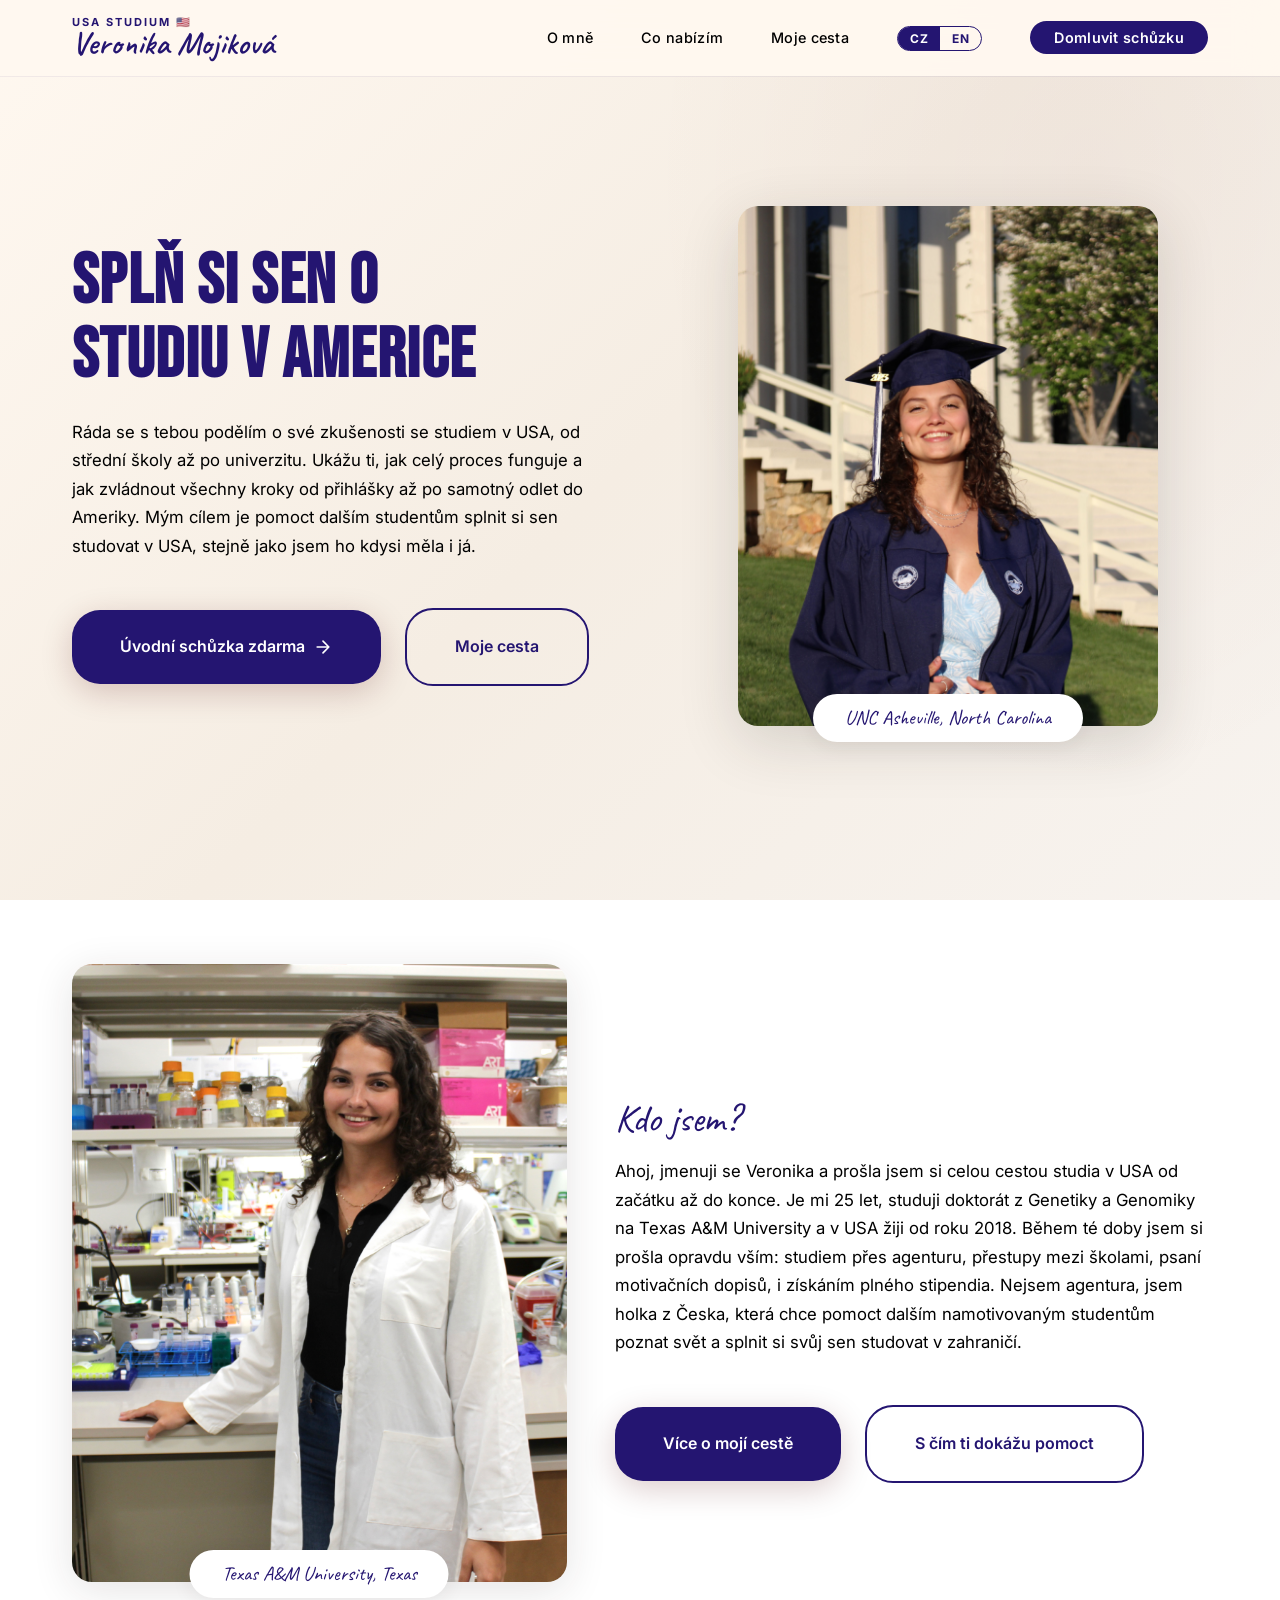
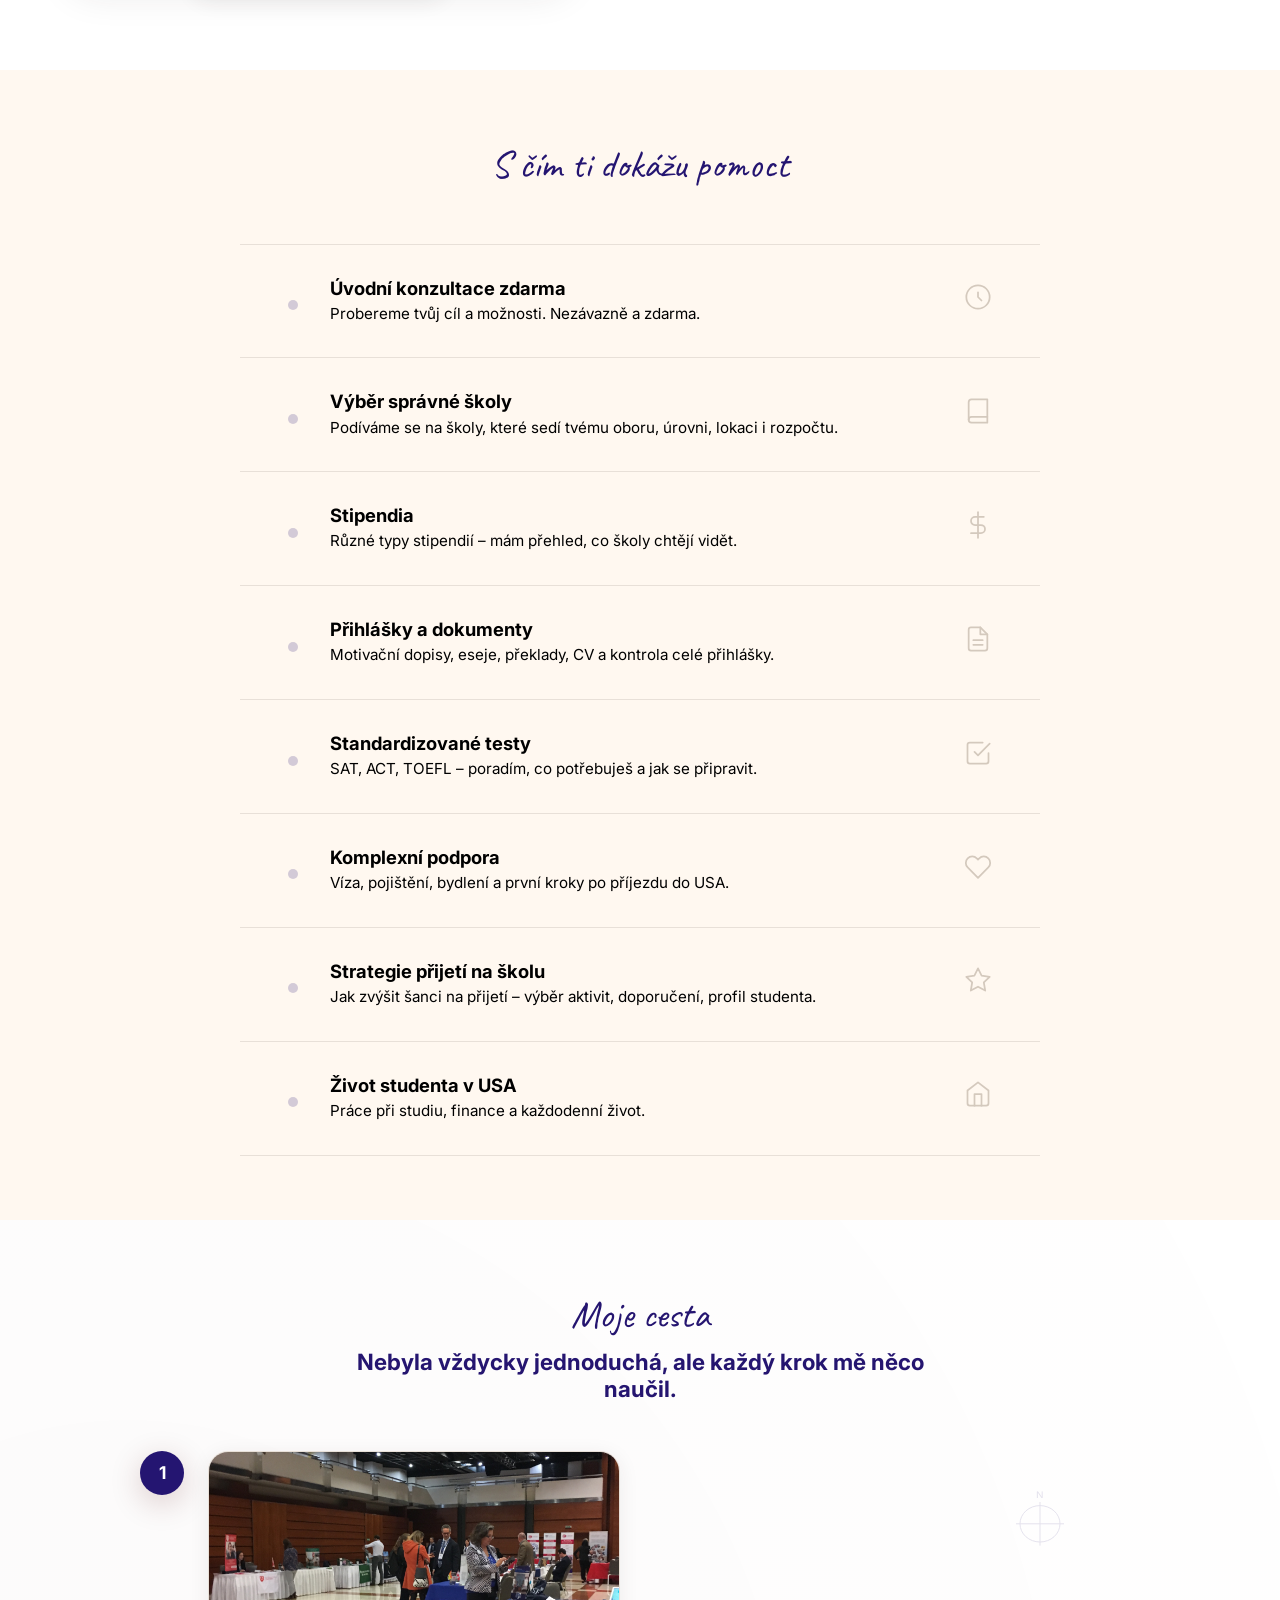
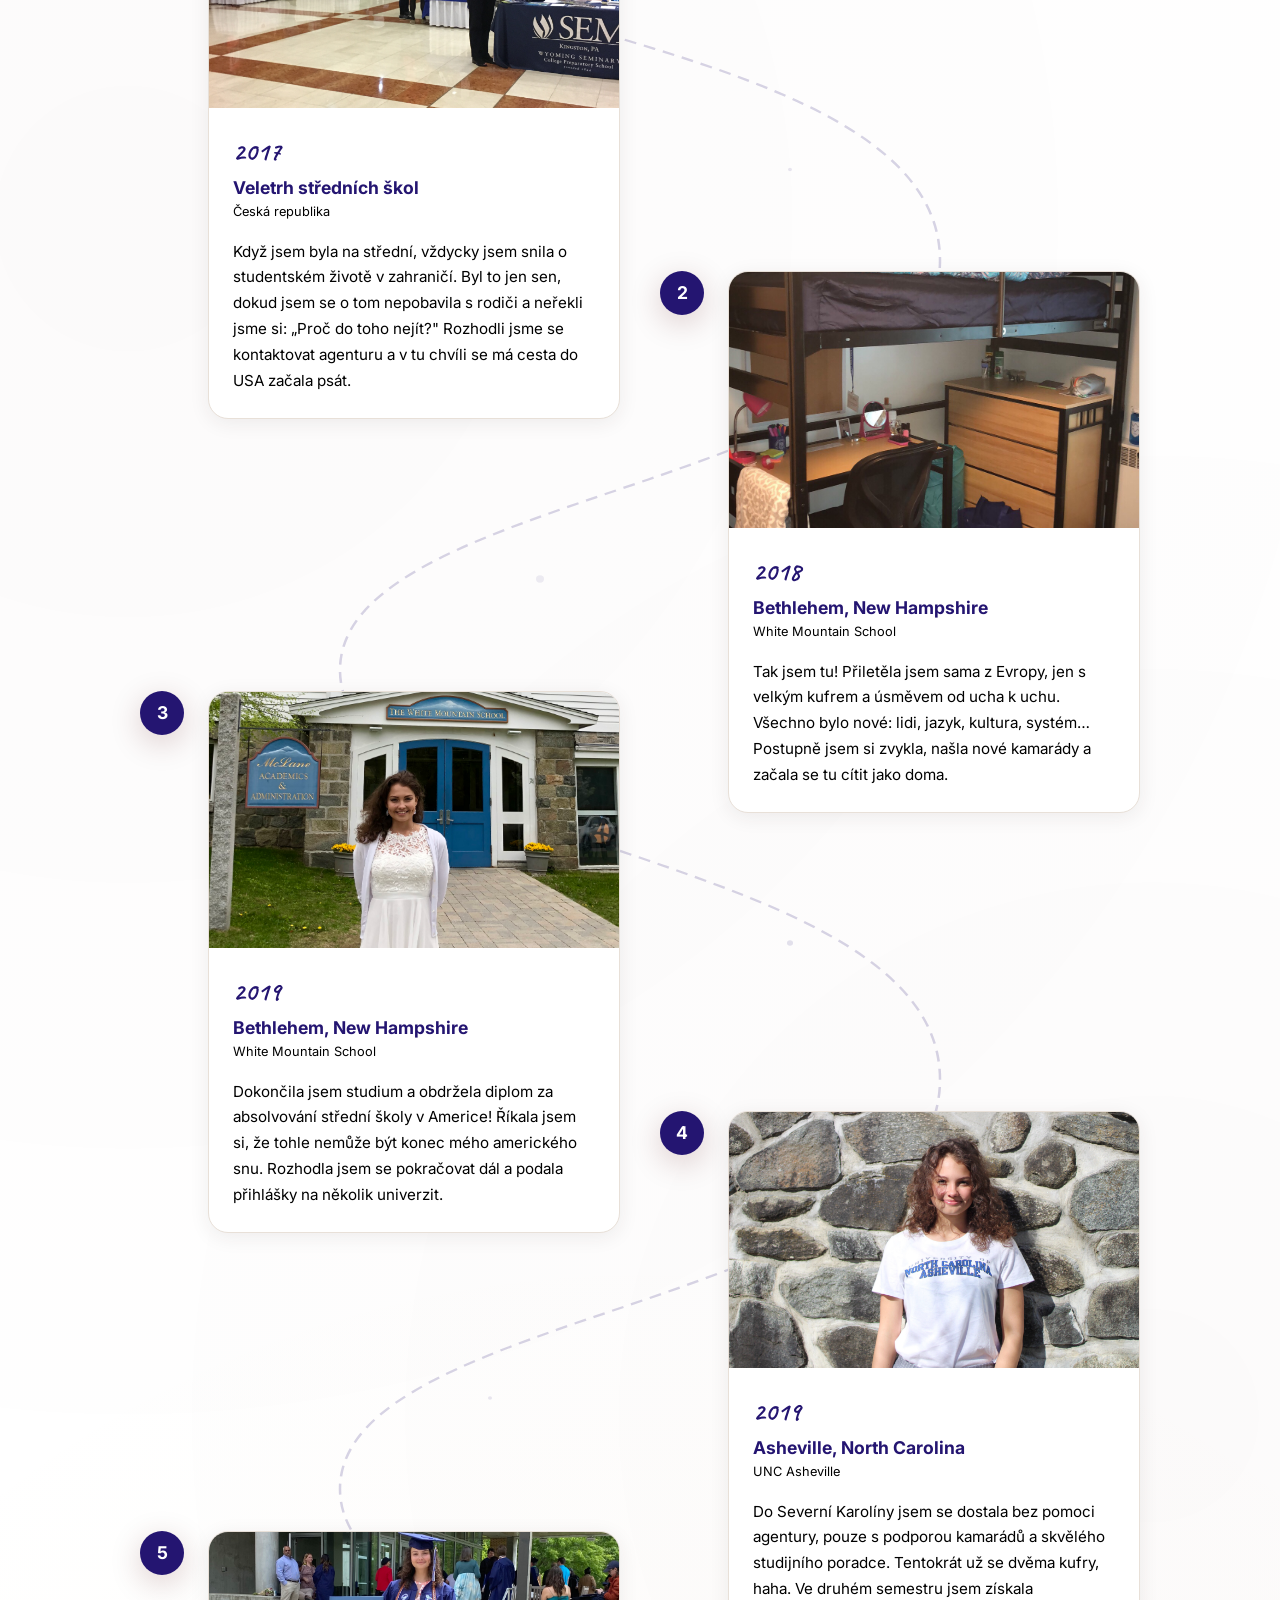
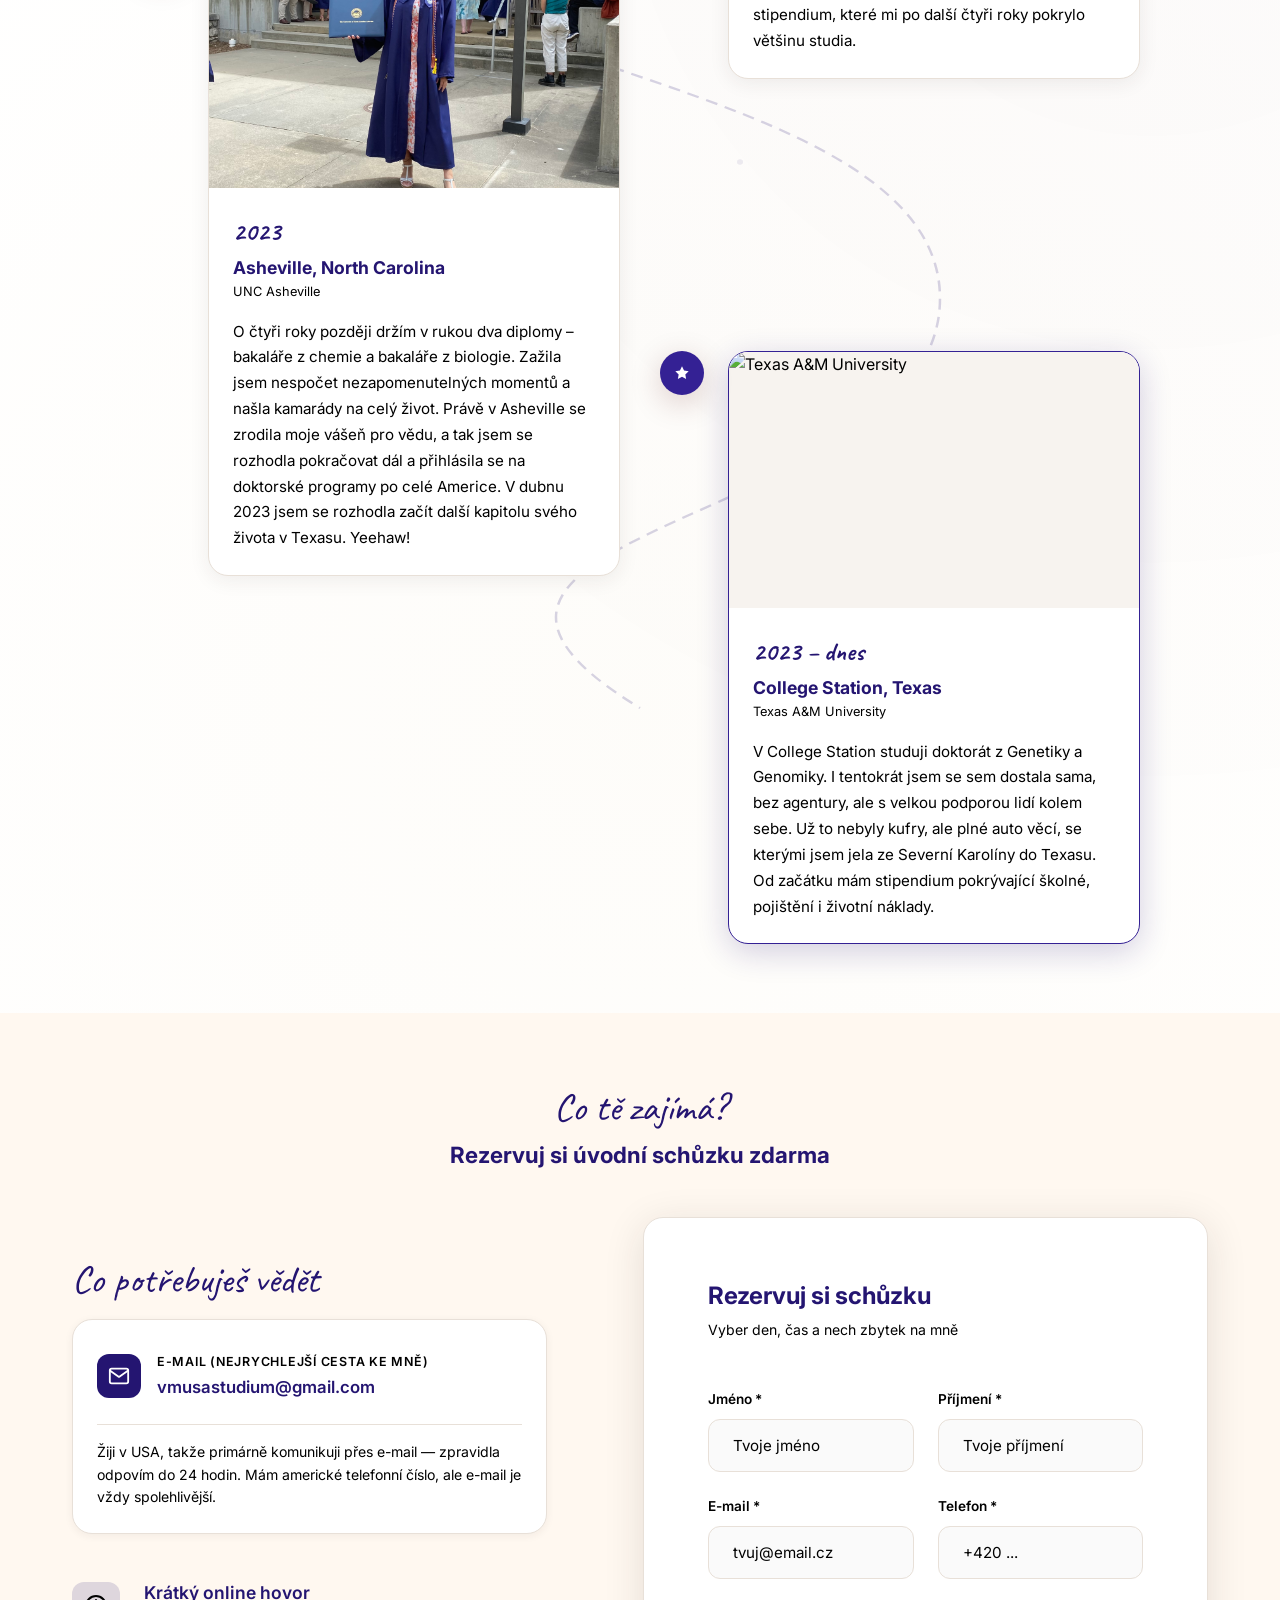
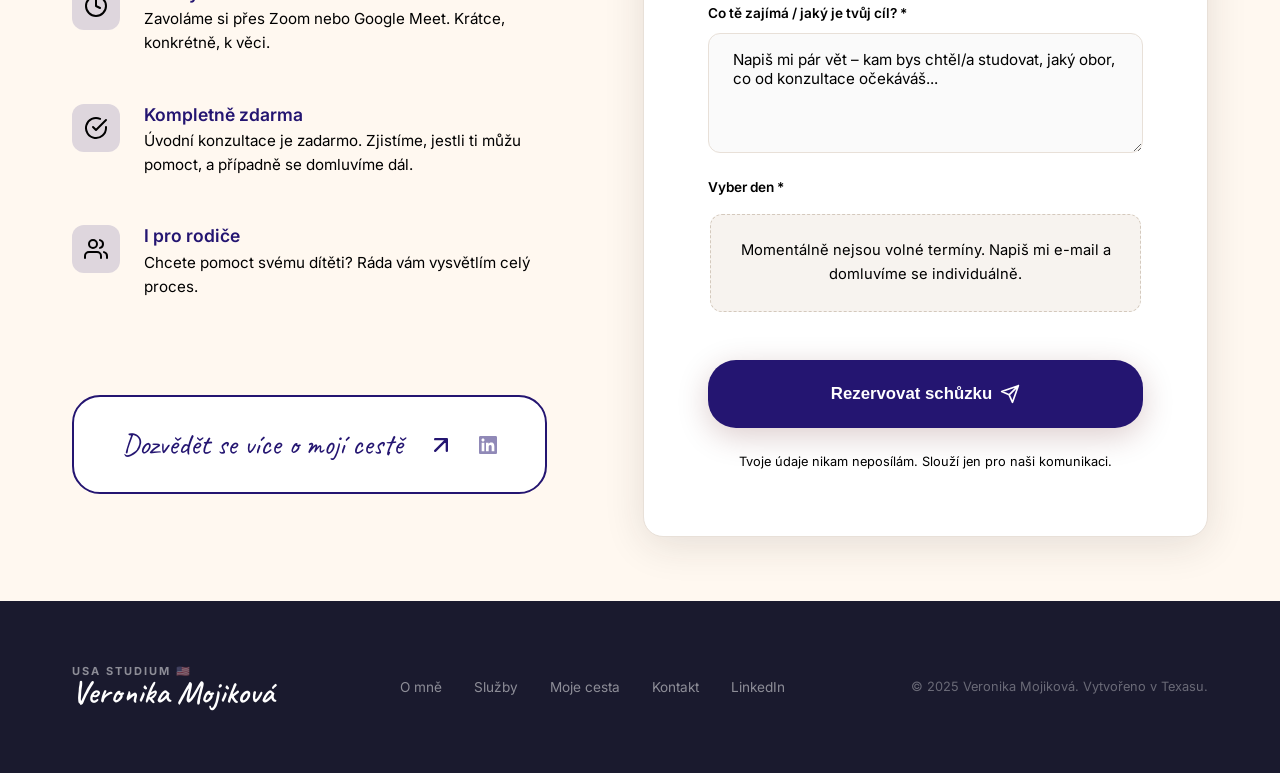
==== index.html @ 4bf34530 "fix: critical JS SyntaxError, navigation transparency, and slot picker UX - Fix duplicate dateSelect" ====
<!DOCTYPE html>
<html lang="cs">
<head>
  <meta charset="UTF-8">
  <meta name="viewport" content="width=device-width, initial-scale=1.0">
  <title>USA Studium | Veronika Mojiková – Osobní pomoc se studiem v USA</title>
  <meta name="description" content="Pomůžu ti splnit si sen o studiu v Americe. Osobní konzultace, pomoc se stipendii, přihláškami i dokumenty. Žádná agentura – jen já a moje zkušenosti.">
  <meta name="keywords" content="studium v USA, stipendium Amerika, vysoká škola USA, studium v Americe, konzultace studium">
  
  <!-- Fonts -->
  <link rel="preconnect" href="https://fonts.googleapis.com">
  <link rel="preconnect" href="https://fonts.gstatic.com" crossorigin>
  <link href="https://fonts.googleapis.com/css2?family=Bebas+Neue&family=Caveat:wght@400;600;700&family=Inter:wght@300;400;500;600;700&family=Playfair+Display:ital,wght@0,400;0,600;0,700;1,400&display=swap" rel="stylesheet">
  
  <!-- Styles -->
  <link rel="stylesheet" href="style.css">
  
  <!-- Favicon -->
  <link rel="icon" href="data:image/svg+xml,<svg xmlns='http://www.w3.org/2000/svg' viewBox='0 0 100 100'><text y='.9em' font-size='90'>🎓</text></svg>">
</head>
<body>

  <!-- ===== NAVIGATION ===== -->
  <nav class="nav" id="navbar">
    <div class="container nav-inner">
      <a href="#" class="nav-logo">
        <div class="nav-logo-block">
          <span class="nav-logo-top">usa studium 🇺🇸</span>
          <span class="nav-logo-name">Veronika Mojiková</span>
        </div>
      </a>
      
      <ul class="nav-links" id="navLinks">
        <li><a href="#about" data-cz="O mně" data-en="About me">O mně</a></li>
        <li><a href="#services" data-cz="Co nabízím" data-en="Services">Co nabízím</a></li>
        <li><a href="#journey" data-cz="Moje cesta" data-en="My journey">Moje cesta</a></li>
        <li>
          <div class="lang-toggle" id="langToggle">
            <button class="lang-btn lang-btn-active" data-lang="cz">CZ</button>
            <button class="lang-btn" data-lang="en">EN</button>
          </div>
        </li>
        <li><a href="#contact" class="nav-cta" data-cz="Domluvit schůzku" data-en="Book a call">Domluvit schůzku</a></li>
      </ul>
      
      <button class="nav-mobile-toggle" id="navToggle" aria-label="Menu">
        <span></span>
        <span></span>
        <span></span>
      </button>
    </div>
  </nav>

  <!-- ===== HERO ===== -->
  <section class="hero" id="hero">
    <div class="container hero-inner">
      <div class="hero-content">
        
        <h1 class="hero-title" data-cz="Splň si sen o<br><span class='highlight'>studiu v Americe</span>" data-en="Fulfill your dream<br><span class='highlight'>of studying in America</span>">
          Splň si sen o<br>
          <span class="highlight">studiu v Americe</span>
        </h1>
        
        <p class="hero-subtitle" data-cz="Ráda se s tebou podělím o své zkušenosti se studiem v USA, od střední školy až po univerzitu. Ukážu ti, jak celý proces funguje a jak zvládnout všechny kroky od přihlášky až po samotný odlet do Ameriky. Mým cílem je pomoct dalším studentům splnit si sen studovat v USA, stejně jako jsem ho kdysi měla i já." data-en="I'd love to share my experience studying in the USA with you – from high school all the way to university. I'll show you how the whole process works and guide you through every step, from application to your flight to America. My goal is to help other students fulfill their dream of studying in the USA, just like I once did.">
          Ráda se s tebou podělím o své zkušenosti se studiem v USA, od střední školy až po univerzitu. Ukážu ti, jak celý proces funguje a jak zvládnout všechny kroky od přihlášky až po samotný odlet do Ameriky. Mým cílem je pomoct dalším studentům splnit si sen studovat v USA, stejně jako jsem ho kdysi měla i já.
        </p>
        
        <div class="hero-cta-group">
          <a href="#contact" class="btn-primary" id="heroCtaPrimary" data-cz="Úvodní schůzka zdarma<svg width='20' height='20' viewBox='0 0 24 24' fill='none' stroke='currentColor' stroke-width='2' stroke-linecap='round' stroke-linejoin='round'><path d='M5 12h14M12 5l7 7-7 7'/></svg>" data-en="Free introductory call<svg width='20' height='20' viewBox='0 0 24 24' fill='none' stroke='currentColor' stroke-width='2' stroke-linecap='round' stroke-linejoin='round'><path d='M5 12h14M12 5l7 7-7 7'/></svg>">
            Úvodní schůzka zdarma
            <svg width="20" height="20" viewBox="0 0 24 24" fill="none" stroke="currentColor" stroke-width="2" stroke-linecap="round" stroke-linejoin="round"><path d="M5 12h14M12 5l7 7-7 7"/></svg>
          </a>
          <a href="#journey" class="btn-secondary" id="heroCtaSecondary" data-cz="Moje cesta" data-en="My journey">Moje cesta</a>
        </div>

      </div>
      
      <div class="hero-photo">
        <div class="hero-photo-frame">
          <!-- Nahraďte src svou skutečnou fotkou -->
          <img src="GpqO04PT.JPG" alt="Veronika Mojiková">
        </div>
        <div class="hero-photo-decor"></div>
        <div class="hero-photo-tag">UNC Asheville, North Carolina</div>
      </div>
    </div>
  </section>

  <!-- ===== O MNĚ ===== -->
  <section class="about section" id="about">
    <div class="container about-inner">
      <div class="about-photo-wrapper">
        <div class="about-photo">
          <!-- Nahraďte svou fotkou -->
          <img src="IMG_8082.jpg" alt="Veronika Mojiková na univerzitě">
        </div>
        <div class="hero-photo-tag">Texas A&M University, Texas</div>
      </div>
      
      <div class="about-content">
        <p class="about-label" data-cz="Kdo jsem?" data-en="Who am I?">Kdo jsem?</p>
        
        <p class="about-text" data-cz="Ahoj, jmenuji se Veronika a prošla jsem si celou cestou studia v USA od začátku až do konce. Je mi 25 let, studuji doktorát z Genetiky a Genomiky na Texas A&M University a v USA žiji od roku 2018. Během té doby jsem si prošla opravdu vším: studiem přes agenturu, přestupy mezi školami, psaní motivačních dopisů, i získáním plného stipendia. Nejsem agentura, jsem holka z Česka, která chce pomoct dalším namotivovaným studentům poznat svět a splnit si svůj sen studovat v zahraničí." data-en="Hi, my name is Veronika and I went through the entire process of studying in the USA from start to finish. I'm 25, currently doing my PhD in Genetics and Genomics at Texas A&M University, and I've been living in the US since 2018. During this time, I experienced it all: studying through an agency, transferring schools, writing motivation letters, and securing a full scholarship. I'm not an agency, I'm just a girl from the Czech Republic who wants to help other driven students explore the world and fulfill their dream of studying abroad.">
          Ahoj, jmenuji se Veronika a prošla jsem si celou cestou studia v USA od začátku až do konce. Je mi 25 let, studuji doktorát z Genetiky a Genomiky na Texas A&M University a v USA žiji od roku 2018. Během té doby jsem si prošla opravdu vším: studiem přes agenturu, přestupy mezi školami, psaní motivačních dopisů, i získáním plného stipendia. Nejsem agentura, jsem holka z Česka, která chce pomoct dalším namotivovaným studentům poznat svět a splnit si svůj sen studovat v zahraničí.
        </p>
        
        <div class="about-cta-group">
          <a href="#journey" class="btn-primary" data-cz="Více o mojí cestě" data-en="More about my journey">Více o mojí cestě</a>
          <a href="#services" class="btn-secondary" data-cz="S čím ti dokážu pomoct" data-en="How I can help">S čím ti dokážu pomoct</a>
        </div>
      </div>
    </div>
  </section>

  <!-- ===== SLUŽBY ===== -->
  <section class="services section" id="services">
    <div class="container">
      <div class="section-header">
        <p class="section-label" data-cz="S čím ti dokážu pomoct" data-en="How I can help">S čím ti dokážu pomoct</p>
      </div>
      
      <div class="services-list">
        <div class="service-row">
          <div class="service-dot"></div>
          <div class="service-row-content">
            <h3 data-cz="Úvodní konzultace zdarma" data-en="Free introductory consultation">Úvodní konzultace zdarma</h3>
            <p data-cz="Probereme tvůj cíl a možnosti. Nezávazně a zdarma." data-en="We will discuss your goal and options. No strings attached and free of charge.">Probereme tvůj cíl a možnosti. Nezávazně a zdarma.</p>
          </div>
          <div class="service-row-icon">
            <svg width="28" height="28" viewBox="0 0 24 24" fill="none" stroke="currentColor" stroke-width="1.5" stroke-linecap="round" stroke-linejoin="round"><circle cx="12" cy="12" r="10"/><path d="M12 8v4l3 3"/></svg>
          </div>
        </div>
        
        <div class="service-row">
          <div class="service-dot"></div>
          <div class="service-row-content">
            <h3 data-cz="Výběr správné školy" data-en="Choosing the right school">Výběr správné školy</h3>
            <p data-cz="Podíváme se na školy, které sedí tvému oboru, úrovni, lokaci i rozpočtu." data-en="We'll look at schools that fit your field, level, location, and budget.">Podíváme se na školy, které sedí tvému oboru, úrovni, lokaci i rozpočtu.</p>
          </div>
          <div class="service-row-icon">
            <svg width="28" height="28" viewBox="0 0 24 24" fill="none" stroke="currentColor" stroke-width="1.5" stroke-linecap="round" stroke-linejoin="round"><path d="M4 19.5A2.5 2.5 0 016.5 17H20"/><path d="M6.5 2H20v20H6.5A2.5 2.5 0 014 19.5v-15A2.5 2.5 0 016.5 2z"/></svg>
          </div>
        </div>
        
        <div class="service-row">
          <div class="service-dot"></div>
          <div class="service-row-content">
            <h3 data-cz="Stipendia" data-en="Scholarships">Stipendia</h3>
            <p data-cz="Různé typy stipendií – mám přehled, co školy chtějí vidět." data-en="Various types of scholarships – I know what schools want to see.">Různé typy stipendií – mám přehled, co školy chtějí vidět.</p>
          </div>
          <div class="service-row-icon">
            <svg width="28" height="28" viewBox="0 0 24 24" fill="none" stroke="currentColor" stroke-width="1.5" stroke-linecap="round" stroke-linejoin="round"><line x1="12" y1="1" x2="12" y2="23"/><path d="M17 5H9.5a3.5 3.5 0 000 7h5a3.5 3.5 0 010 7H6"/></svg>
          </div>
        </div>
        
        <div class="service-row">
          <div class="service-dot"></div>
          <div class="service-row-content">
            <h3 data-cz="Přihlášky a dokumenty" data-en="Applications & documents">Přihlášky a dokumenty</h3>
            <p data-cz="Motivační dopisy, eseje, překlady, CV a kontrola celé přihlášky." data-en="Motivation letters, essays, translations, CVs and a full application check.">Motivační dopisy, eseje, překlady, CV a kontrola celé přihlášky.</p>
          </div>
          <div class="service-row-icon">
            <svg width="28" height="28" viewBox="0 0 24 24" fill="none" stroke="currentColor" stroke-width="1.5" stroke-linecap="round" stroke-linejoin="round"><path d="M14 2H6a2 2 0 00-2 2v16a2 2 0 002 2h12a2 2 0 002-2V8z"/><polyline points="14 2 14 8 20 8"/><line x1="16" y1="13" x2="8" y2="13"/><line x1="16" y1="17" x2="8" y2="17"/></svg>
          </div>
        </div>
        
        <div class="service-row">
          <div class="service-dot"></div>
          <div class="service-row-content">
            <h3 data-cz="Standardizované testy" data-en="Standardized tests">Standardizované testy</h3>
            <p data-cz="SAT, ACT, TOEFL – poradím, co potřebuješ a jak se připravit." data-en="SAT, ACT, TOEFL – I'll advise you on what you need and how to prep.">SAT, ACT, TOEFL – poradím, co potřebuješ a jak se připravit.</p>
          </div>
          <div class="service-row-icon">
            <svg width="28" height="28" viewBox="0 0 24 24" fill="none" stroke="currentColor" stroke-width="1.5" stroke-linecap="round" stroke-linejoin="round"><path d="M9 11l3 3L22 4"/><path d="M21 12v7a2 2 0 01-2 2H5a2 2 0 01-2-2V5a2 2 0 012-2h11"/></svg>
          </div>
        </div>
        
        <div class="service-row">
          <div class="service-dot"></div>
          <div class="service-row-content">
            <h3 data-cz="Komplexní podpora" data-en="Comprehensive support">Komplexní podpora</h3>
            <p data-cz="Víza, pojištění, bydlení a první kroky po příjezdu do USA." data-en="Visas, insurance, housing, and your first steps upon arrival in the US.">Víza, pojištění, bydlení a první kroky po příjezdu do USA.</p>
          </div>
          <div class="service-row-icon">
            <svg width="28" height="28" viewBox="0 0 24 24" fill="none" stroke="currentColor" stroke-width="1.5" stroke-linecap="round" stroke-linejoin="round"><path d="M20.84 4.61a5.5 5.5 0 00-7.78 0L12 5.67l-1.06-1.06a5.5 5.5 0 00-7.78 7.78l1.06 1.06L12 21.23l7.78-7.78 1.06-1.06a5.5 5.5 0 000-7.78z"/></svg>
          </div>
        </div>
        
        <div class="service-row">
          <div class="service-dot"></div>
          <div class="service-row-content">
            <h3 data-cz="Strategie přijetí na školu" data-en="Admission strategy">Strategie přijetí na školu</h3>
            <p data-cz="Jak zvýšit šanci na přijetí – výběr aktivit, doporučení, profil studenta." data-en="How to boost your admission chances – activity selection, rec letters, student profile.">Jak zvýšit šanci na přijetí – výběr aktivit, doporučení, profil studenta.</p>
          </div>
          <div class="service-row-icon">
            <svg width="28" height="28" viewBox="0 0 24 24" fill="none" stroke="currentColor" stroke-width="1.5" stroke-linecap="round" stroke-linejoin="round"><polygon points="12 2 15.09 8.26 22 9.27 17 14.14 18.18 21.02 12 17.77 5.82 21.02 7 14.14 2 9.27 8.91 8.26 12 2"/></svg>
          </div>
        </div>
        
        <div class="service-row">
          <div class="service-dot"></div>
          <div class="service-row-content">
            <h3 data-cz="Život studenta v USA" data-en="Student life in the USA">Život studenta v USA</h3>
            <p data-cz="Práce při studiu, finance a každodenní život." data-en="Working while studying, finances, and everyday life in the States.">Práce při studiu, finance a každodenní život.</p>
          </div>
          <div class="service-row-icon">
            <svg width="28" height="28" viewBox="0 0 24 24" fill="none" stroke="currentColor" stroke-width="1.5" stroke-linecap="round" stroke-linejoin="round"><path d="M3 9l9-7 9 7v11a2 2 0 01-2 2H5a2 2 0 01-2-2z"/><polyline points="9 22 9 12 15 12 15 22"/></svg>
          </div>
        </div>
      </div>
    </div>
  </section>

  <!-- ===== MOJE CESTA (Treasure Map) ===== -->
  <section class="journey section" id="journey">
    <div class="container">
      <div class="section-header">
        <p class="section-label" data-cz="Moje cesta" data-en="My journey">Moje cesta</p>
        <h2 class="section-title" data-cz="Nebyla vždycky jednoduchá, ale každý krok mě něco naučil." data-en="It wasn't always easy, but every step taught me something.">Nebyla vždycky jednoduchá, ale každý krok mě něco naučil.</h2>
      </div>
      
      <!-- SVG Winding Path -->
      <div class="treasure-map">
        <svg class="map-path-svg" viewBox="0 0 1000 3000" fill="none" preserveAspectRatio="none">
          <path class="map-trail" d="M 200 50 C 200 200, 800 200, 800 450 S 200 700, 200 900 C 200 1100, 800 1100, 800 1350 S 200 1600, 200 1800 C 200 2000, 800 2000, 800 2250 S 200 2500, 500 2700" stroke-dasharray="12 8" />
          <circle cx="350" cy="120" r="3" fill="var(--maroon)" opacity="0.15"/>
          <circle cx="650" cy="350" r="2" fill="var(--maroon)" opacity="0.1"/>
          <circle cx="400" cy="800" r="4" fill="var(--maroon)" opacity="0.08"/>
          <circle cx="650" cy="1200" r="3" fill="var(--maroon)" opacity="0.12"/>
          <circle cx="350" cy="1700" r="2" fill="var(--maroon)" opacity="0.1"/>
          <circle cx="600" cy="2100" r="3" fill="var(--maroon)" opacity="0.08"/>
          <g transform="translate(900, 80)" opacity="0.12">
            <circle cx="0" cy="0" r="20" stroke="var(--maroon)" stroke-width="1" fill="none"/>
            <line x1="0" y1="-24" x2="0" y2="24" stroke="var(--maroon)" stroke-width="1"/>
            <line x1="-24" y1="0" x2="24" y2="0" stroke="var(--maroon)" stroke-width="1"/>
            <text x="0" y="-28" text-anchor="middle" font-size="10" fill="var(--maroon)" font-family="var(--font-heading)">N</text>
          </g>
        </svg>
        
        <!-- STOP 1: Sen o Americe -->
        <div class="map-stop map-stop-left" style="--stop-top: 0px;">
          <div class="map-pin"><div class="map-pin-inner">1</div></div>
          <div class="map-card">
            <div class="map-card-photo">
              <img src="IMG_0416 2.JPG" alt="Sen o studiu v USA">
            </div>
            <div class="map-card-info">
              <span class="map-card-year">2017</span>
              <h3 class="map-card-title" data-cz="Veletrh středních škol" data-en="High School Fair">Veletrh středních škol</h3>
              <p class="map-card-location" data-cz="Česká republika" data-en="Czech Republic">Česká republika</p>
              <p class="map-card-text" data-cz="Když jsem byla na střední, vždycky jsem snila o studentském životě v zahraničí. Byl to jen sen, dokud jsem se o tom nepobavila s rodiči a neřekli jsme si: &quot;Proč do toho nejít?&quot; Rozhodli jsme se kontaktovat agenturu a v tu chvíli se má cesta do USA začala psát." data-en="In high school, I always dreamed of studying abroad. It was just a dream until my parents and I talked about it and thought: 'Why not?' We contacted an agency, and my journey to the USA began.">Když jsem byla na střední, vždycky jsem snila o studentském životě v zahraničí. Byl to jen sen, dokud jsem se o tom nepobavila s rodiči a neřekli jsme si: „Proč do toho nejít?" Rozhodli jsme se kontaktovat agenturu a v tu chvíli se má cesta do USA začala psát.</p>
            </div>
          </div>
        </div>
        
        <!-- STOP 2: White Mountain School - přílet -->
        <div class="map-stop map-stop-right" style="--stop-top: 420px;">
          <div class="map-pin"><div class="map-pin-inner">2</div></div>
          <div class="map-card">
            <div class="map-card-photo">
              <img src="IMG_3780.JPG" alt="White Mountain School">
            </div>
            <div class="map-card-info">
              <span class="map-card-year">2018</span>
              <h3 class="map-card-title">Bethlehem, New Hampshire</h3>
              <p class="map-card-location">White Mountain School</p>
              <p class="map-card-text" data-cz="Tak jsem tu! Přiletěla jsem sama z Evropy, jen s velkým kufrem a úsměvem od ucha k uchu. Všechno bylo nové: lidi, jazyk, kultura, systém… Postupně jsem si zvykla, našla nové kamarády a začala se tu cítit jako doma." data-en="Here I am! I flew alone from Europe with a massive suitcase and a huge smile. Everything was new: the people, language, culture, the system... I slowly adjusted, made friends, and started feeling at home.">Tak jsem tu! Přiletěla jsem sama z Evropy, jen s velkým kufrem a úsměvem od ucha k uchu. Všechno bylo nové: lidi, jazyk, kultura, systém… Postupně jsem si zvykla, našla nové kamarády a začala se tu cítit jako doma.</p>
            </div>
          </div>
        </div>
        
        <!-- STOP 3: White Mountain School -->
        <div class="map-stop map-stop-left" style="--stop-top: 840px;">
          <div class="map-pin"><div class="map-pin-inner">3</div></div>
          <div class="map-card">
            <div class="map-card-photo">
              <img src="IMG_1457.jpeg" alt="White Mountain School Graduation">
            </div>
            <div class="map-card-info">
              <span class="map-card-year">2019</span>
              <h3 class="map-card-title">Bethlehem, New Hampshire</h3>
              <p class="map-card-location" data-cz="White Mountain School" data-en="White Mountain School">White Mountain School</p>
              <p class="map-card-text" data-cz="Dokončila jsem studium a obdržela diplom za absolvování střední školy v Americe! Říkala jsem si, že tohle nemůže být konec mého amerického snu. Rozhodla jsem se pokračovat dál a podala přihlášky na několik univerzit." data-en="I finished my studies and got my American high school diploma! But I felt this couldn't be the end of my dream. I decided to keep going and applied to a few universities.">Dokončila jsem studium a obdržela diplom za absolvování střední školy v Americe! Říkala jsem si, že tohle nemůže být konec mého amerického snu. Rozhodla jsem se pokračovat dál a podala přihlášky na několik univerzit.</p>
            </div>
          </div>
        </div>
        
        <!-- STOP 4: UNC Asheville - nástup -->
        <div class="map-stop map-stop-right" style="--stop-top: 1260px;">
          <div class="map-pin"><div class="map-pin-inner">4</div></div>
          <div class="map-card">
            <div class="map-card-photo">
              <img src="IMG_4164.JPG" alt="UNC Asheville">
            </div>
            <div class="map-card-info">
              <span class="map-card-year">2019</span>
              <h3 class="map-card-title">Asheville, North Carolina</h3>
              <p class="map-card-location">UNC Asheville</p>
              <p class="map-card-text" data-cz="Do Severní Karolíny jsem se dostala bez pomoci agentury, pouze s podporou kamarádů a skvělého studijního poradce. Tentokrát už se dvěma kufry, haha. Ve druhém semestru jsem získala stipendium, které mi po další čtyři roky pokrylo většinu studia." data-en="I made it to North Carolina without any agency, just with the help of friends and a great counselor. Two suitcases this time, haha. In my second semester, I won a scholarship that covered most of my costs for the next four years.">Do Severní Karolíny jsem se dostala bez pomoci agentury, pouze s podporou kamarádů a skvělého studijního poradce. Tentokrát už se dvěma kufry, haha. Ve druhém semestru jsem získala stipendium, které mi po další čtyři roky pokrylo většinu studia.</p>
            </div>
          </div>
        </div>
        
        <!-- STOP 5: UNC Asheville -->
        <div class="map-stop map-stop-left" style="--stop-top: 1680px;">
          <div class="map-pin"><div class="map-pin-inner">5</div></div>
          <div class="map-card">
            <div class="map-card-photo">
              <img src="IMG_4435.jpeg" alt="UNC Asheville Graduation">
            </div>
            <div class="map-card-info">
              <span class="map-card-year">2023</span>
              <h3 class="map-card-title">Asheville, North Carolina</h3>
              <p class="map-card-location" data-cz="UNC Asheville" data-en="UNC Asheville">UNC Asheville</p>
              <p class="map-card-text" data-cz="O čtyři roky později držím v rukou dva diplomy – bakaláře z chemie a bakaláře z biologie. Zažila jsem nespočet nezapomenutelných momentů a našla kamarády na celý život. Právě v Asheville se zrodila moje vášeň pro vědu, a tak jsem se rozhodla pokračovat dál a přihlásila se na doktorské programy po celé Americe. V dubnu 2023 jsem se rozhodla začít další kapitolu svého života v Texasu. Yeehaw!" data-en="Four years later, I'm holding two degrees – a B.S. in Chemistry and Biology. I lived countless unforgettable moments and met friends for life. It was in Asheville where my passion for science was born, so I decided to keep going and applied to PhD programs across America. In April 2023, I chose to start the next chapter of my life in Texas. Yeehaw!">O čtyři roky později držím v rukou dva diplomy – bakaláře z chemie a bakaláře z biologie. Zažila jsem nespočet nezapomenutelných momentů a našla kamarády na celý život. Právě v Asheville se zrodila moje vášeň pro vědu, a tak jsem se rozhodla pokračovat dál a přihlásila se na doktorské programy po celé Americe. V dubnu 2023 jsem se rozhodla začít další kapitolu svého života v Texasu. Yeehaw!</p>
            </div>
          </div>
        </div>
        
        <!-- STOP 6: Texas A&M -->
        <div class="map-stop map-stop-right map-stop-active" style="--stop-top: 2100px;">
          <div class="map-pin">
            <div class="map-pin-inner map-pin-current">
              <svg width="16" height="16" viewBox="0 0 24 24" fill="currentColor"><path d="M12 2l3.09 6.26L22 9.27l-5 4.87 1.18 6.88L12 17.77l-6.18 3.25L7 14.14 2 9.27l6.91-1.01L12 2z"/></svg>
            </div>
          </div>
          <div class="map-card map-card-highlight">
            <div class="map-card-photo">
              <img src="IMG_8028.JPEG" alt="Texas A&M University">
            </div>
            <div class="map-card-info">
              <span class="map-card-year" data-cz="2023 – dnes" data-en="2023 – present">2023 – dnes</span>
              <h3 class="map-card-title">College Station, Texas</h3>
              <p class="map-card-location">Texas A&amp;M University</p>
              <p class="map-card-text" data-cz="V College Station studuji doktorát z Genetiky a Genomiky. I tentokrát jsem se sem dostala sama, bez agentury, ale s velkou podporou lidí kolem sebe. Už to nebyly kufry, ale plné auto věcí, se kterými jsem jela ze Severní Karolíny do Texasu. Od začátku mám stipendium pokrývající školné, pojištění i životní náklady." data-en="I'm doing my PhD in Genetics and Genomics at College Station. Once again, I got here on my own, without an agency, but with great support from the people around me. This time it wasn't suitcases but a full car that I drove from North Carolina to Texas. Since I started, I've had a scholarship covering tuition, insurance, and living expenses.">V College Station studuji doktorát z Genetiky a Genomiky. I tentokrát jsem se sem dostala sama, bez agentury, ale s velkou podporou lidí kolem sebe. Už to nebyly kufry, ale plné auto věcí, se kterými jsem jela ze Severní Karolíny do Texasu. Od začátku mám stipendium pokrývající školné, pojištění i životní náklady.</p>
            </div>
          </div>
        </div>

      </div>
    </div>
  </section>


  <!-- ===== FORMULÁŘ (Contact) ===== -->
  <section class="contact section" id="contact">
    <div class="container">
      <div class="section-header">
        <p class="section-label" data-cz="Co tě zajímá?" data-en="Interested?">Co tě zajímá?</p>
        <h2 class="section-title" data-cz="Rezervuj si úvodní schůzku zdarma" data-en="Book a free introductory call">Rezervuj si úvodní schůzku zdarma</h2>
      </div>
      
      <div class="contact-inner">
        <div class="contact-info">
          <p class="about-label" data-cz="Co potřebuješ vědět" data-en="What you need to know">Co potřebuješ vědět</p>

          <div class="contact-direct">
            <a href="mailto:vmusastudium@gmail.com" class="contact-direct-item">
              <div class="contact-direct-icon">
                <svg width="22" height="22" viewBox="0 0 24 24" fill="none" stroke="currentColor" stroke-width="2" stroke-linecap="round" stroke-linejoin="round"><path d="M4 4h16c1.1 0 2 .9 2 2v12c0 1.1-.9 2-2 2H4c-1.1 0-2-.9-2-2V6c0-1.1.9-2 2-2z"/><polyline points="22,6 12,13 2,6"/></svg>
              </div>
              <div>
                <span class="contact-direct-label" data-cz="E-mail (nejrychlejší cesta ke mně)" data-en="Email (fastest way to reach me)">E-mail (nejrychlejší cesta ke mně)</span>
                <span class="contact-direct-value">vmusastudium@gmail.com</span>
              </div>
            </a>
            <div class="contact-direct-note" data-cz="Žiji v USA, takže primárně komunikuji přes e-mail — zpravidla odpovím do 24 hodin. Mám americké telefonní číslo, ale e-mail je vždy spolehlivější." data-en="I live in the USA, so I primarily communicate via email — I usually reply within 24 hours. I have a US phone number, but email is always more reliable.">
              Žiji v USA, takže primárně komunikuji přes e-mail — zpravidla odpovím do 24 hodin. Mám americké telefonní číslo, ale e-mail je vždy spolehlivější.
            </div>
          </div>

          <div class="contact-info-item">
            <div class="contact-info-icon"><svg width="24" height="24" viewBox="0 0 24 24" fill="none" stroke="currentColor" stroke-width="2" stroke-linecap="round" stroke-linejoin="round"><circle cx="12" cy="12" r="10"/><polyline points="12 6 12 12 16 14"/></svg></div>
            <div>
              <h4 data-cz="Krátký online hovor" data-en="Quick online call">Krátký online hovor</h4>
              <p data-cz="Zavoláme si přes Zoom nebo Google Meet. Krátce, konkrétně, k věci." data-en="We'll hop on Zoom or Google Meet. Short, specific, to the point.">Zavoláme si přes Zoom nebo Google Meet. Krátce, konkrétně, k věci.</p>
            </div>
          </div>

          <div class="contact-info-item">
            <div class="contact-info-icon"><svg width="24" height="24" viewBox="0 0 24 24" fill="none" stroke="currentColor" stroke-width="2" stroke-linecap="round" stroke-linejoin="round"><path d="M22 11.08V12a10 10 0 1 1-5.93-9.14"/><polyline points="22 4 12 14.01 9 11.01"/></svg></div>
            <div>
              <h4 data-cz="Kompletně zdarma" data-en="Completely free">Kompletně zdarma</h4>
              <p data-cz="Úvodní konzultace je zadarmo. Zjistíme, jestli ti můžu pomoct, a případně se domluvíme dál." data-en="The intro call is free. We'll figure out if I can help and go from there.">Úvodní konzultace je zadarmo. Zjistíme, jestli ti můžu pomoct, a případně se domluvíme dál.</p>
            </div>
          </div>

          <div class="contact-info-item">
            <div class="contact-info-icon"><svg width="24" height="24" viewBox="0 0 24 24" fill="none" stroke="currentColor" stroke-width="2" stroke-linecap="round" stroke-linejoin="round"><path d="M17 21v-2a4 4 0 0 0-4-4H5a4 4 0 0 0-4 4v2"/><circle cx="9" cy="7" r="4"/><path d="M23 21v-2a4 4 0 0 0-3-3.87"/><path d="M16 3.13a4 4 0 0 1 0 7.75"/></svg></div>
            <div>
              <h4 data-cz="I pro rodiče" data-en="For parents too">I pro rodiče</h4>
              <p data-cz="Chcete pomoct svému dítěti? Ráda vám vysvětlím celý proces." data-en="Want to help your child study in the USA? I'd gladly explain the whole process.">Chcete pomoct svému dítěti? Ráda vám vysvětlím celý proces.</p>
            </div>
          </div>
          
          <a href="https://www.linkedin.com/in/veronika-mojik" target="_blank" rel="noopener noreferrer" class="linkedin-cta" id="linkedinLink">
            <span class="linkedin-cta-text" data-cz="Dozvědět se více o mojí cestě" data-en="Learn more about my journey">Dozvědět se více o mojí cestě</span>
            <svg class="linkedin-cta-arrow" width="28" height="28" viewBox="0 0 24 24" fill="none" stroke="currentColor" stroke-width="2" stroke-linecap="round" stroke-linejoin="round"><path d="M7 17L17 7M17 7H7M17 7v10"/></svg>
            <svg class="linkedin-cta-icon" width="18" height="18" viewBox="0 0 24 24" fill="currentColor"><path d="M20.447 20.452h-3.554v-5.569c0-1.328-.027-3.037-1.852-3.037-1.853 0-2.136 1.445-2.136 2.939v5.667H9.351V9h3.414v1.561h.046c.477-.9 1.637-1.85 3.37-1.85 3.601 0 4.267 2.37 4.267 5.455v6.286zM5.337 7.433c-1.144 0-2.063-.926-2.063-2.065 0-1.138.92-2.063 2.063-2.063 1.14 0 2.064.925 2.064 2.063 0 1.139-.925 2.065-2.064 2.065zm1.782 13.019H3.555V9h3.564v11.452zM22.225 0H1.771C.792 0 0 .774 0 1.729v20.542C0 23.227.792 24 1.771 24h20.451C23.2 24 24 23.227 24 22.271V1.729C24 .774 23.2 0 22.222 0h.003z"/></svg>
          </a>
        </div>
        
        <div class="contact-form-wrapper">
          <form id="contactForm">
            <h3 class="contact-form-title" data-cz="Rezervuj si schůzku" data-en="Book your call">Rezervuj si schůzku</h3>
            <p class="contact-form-subtitle" data-cz="Vyber den, čas a nech zbytek na mně" data-en="Pick a day, time, and leave the rest to me">Vyber den, čas a nech zbytek na mně</p>
            
            <div class="form-grid">
              <div class="form-group">
                <label for="firstName" data-cz="Jméno *" data-en="First Name *">Jméno *</label>
                <input type="text" id="firstName" name="firstName" placeholder="Tvoje jméno" data-cz-ph="Tvoje jméno" data-en-ph="Your first name" required>
              </div>
              
              <div class="form-group">
                <label for="lastName" data-cz="Příjmení *" data-en="Last Name *">Příjmení *</label>
                <input type="text" id="lastName" name="lastName" placeholder="Tvoje příjmení" data-cz-ph="Tvoje příjmení" data-en-ph="Your last name" required>
              </div>
              
              <div class="form-group">
                <label for="email" data-cz="E-mail *" data-en="Email *">E-mail *</label>
                <input type="email" id="email" name="email" placeholder="tvuj@email.cz" data-cz-ph="tvuj@email.cz" data-en-ph="you@email.com" required>
              </div>
              
              <div class="form-group">
                <label for="phone" data-cz="Telefon *" data-en="Phone *">Telefon *</label>
                <input type="tel" id="phone" name="phone" placeholder="+420 ..." data-cz-ph="+420 ..." data-en-ph="+1 ..." required>
              </div>
              
              <div class="form-group full-width">
                <label for="goal" data-cz="Co tě zajímá / jaký je tvůj cíl? *" data-en="What are you interested in / what's your goal? *">Co tě zajímá / jaký je tvůj cíl? *</label>
                <textarea id="goal" name="goal" placeholder="Napiš mi pár vět – kam bys chtěl/a studovat, jaký obor, co od konzultace očekáváš..." data-cz-ph="Napiš mi pár vět – kam bys chtěl/a studovat, jaký obor..." data-en-ph="Tell me in a few words – where you want to study, which major..." required></textarea>
              </div>
              
              <div class="form-group full-width">
                <label data-cz="Vyber den *" data-en="Select date *">Vyber den *</label>
                <div class="slot-picker" id="datePicker">
                  <div class="slot-picker-empty" data-cz="Načítám dostupné termíny..." data-en="Loading available dates...">Načítám dostupné termíny...</div>
                </div>
                <input type="hidden" id="appointmentDate" name="appointmentDate" required>
              </div>

              <div class="form-group full-width" id="timePickerGroup" style="display:none;">
                <label data-cz="Vyber čas *" data-en="Select time *">Vyber čas *</label>
                <div class="slot-picker slot-picker-times" id="timePicker"></div>
                <input type="hidden" id="appointmentTime" name="appointmentTime" required>
              </div>
            </div>
            
            <div class="form-submit">
              <button type="submit" class="btn-primary" id="submitBtn" data-cz="Rezervovat schůzku<svg width='20' height='20' viewBox='0 0 24 24' fill='none' stroke='currentColor' stroke-width='2' stroke-linecap='round' stroke-linejoin='round'><path d='M22 2L11 13M22 2l-7 20-4-9-9-4 20-7z'/></svg>" data-en="Book consultation<svg width='20' height='20' viewBox='0 0 24 24' fill='none' stroke='currentColor' stroke-width='2' stroke-linecap='round' stroke-linejoin='round'><path d='M22 2L11 13M22 2l-7 20-4-9-9-4 20-7z'/></svg>">
                Rezervovat schůzku
                <svg width="20" height="20" viewBox="0 0 24 24" fill="none" stroke="currentColor" stroke-width="2" stroke-linecap="round" stroke-linejoin="round"><path d="M22 2L11 13M22 2l-7 20-4-9-9-4 20-7z"/></svg>
              </button>
            </div>
            
            <p class="form-note" data-cz="Tvoje údaje nikam neposílám. Slouží jen pro naši komunikaci." data-en="I don't share your data anywhere. It's strictly for our communication.">
              Tvoje údaje nikam neposílám. Slouží jen pro naši komunikaci.
            </p>
          </form>
          
          <div class="form-success" id="formSuccess">
            <div class="form-success-icon"><svg width="48" height="48" viewBox="0 0 24 24" fill="none" stroke="var(--maroon)" stroke-width="2" stroke-linecap="round" stroke-linejoin="round"><path d="M22 11.08V12a10 10 0 1 1-5.93-9.14"/><polyline points="22 4 12 14.01 9 11.01"/></svg></div>
            <h3 data-cz="Děkuju! Schůzka zarezervována." data-en="Thank you! Call booked.">Děkuju! Schůzka zarezervována.</h3>
            <p data-cz="Ozvu se ti do 24 hodin na e-mail s pozvánkou na hovor." data-en="I'll get back to you within 24 hours via email with a call invitation.">Ozvu se ti do 24 hodin na e-mail s pozvánkou na hovor.</p>
          </div>
        </div>
      </div>
    </div>
  </section>

  <!-- ===== FOOTER ===== -->
  <footer class="footer">
    <div class="container footer-inner">
      <div class="footer-brand">
        <div class="nav-logo-block">
          <span class="nav-logo-top">usa studium 🇺🇸</span>
          <span class="nav-logo-name">Veronika Mojiková</span>
        </div>
      </div>
      
      <ul class="footer-links">
        <li><a href="#about" data-cz="O mně" data-en="About me">O mně</a></li>
        <li><a href="#services" data-cz="Služby" data-en="Services">Služby</a></li>
        <li><a href="#journey" data-cz="Moje cesta" data-en="My journey">Moje cesta</a></li>
        <li><a href="#contact" data-cz="Kontakt" data-en="Contact">Kontakt</a></li>
        <li><a href="https://www.linkedin.com/in/veronika-mojik" target="_blank" rel="noopener noreferrer" data-cz="LinkedIn" data-en="LinkedIn">LinkedIn</a></li>
      </ul>
      
      <p class="footer-copy" data-cz="© 2025 Veronika Mojiková. Vytvořeno v Texasu." data-en="© 2025 Veronika Mojiková. Made in Texas.">© 2025 Veronika Mojiková. Vytvořeno v Texasu.</p>
    </div>
  </footer>

  <!-- Supabase -->
  <script src="https://cdn.jsdelivr.net/npm/@supabase/supabase-js@2"></script>
  <script src="script.js"></script>
</body>
</html>
---- style.css ----
/* ===== DESIGN TOKENS ===== */
:root {
  /* Brand Palette */
  --maroon: #241571;
  --maroon-dark: #1A0E5A;
  --maroon-light: #342194;
  --maroon-soft: #4933B0;
  --maroon-glow: rgba(36, 21, 113, 0.15);
  
  /* Warm neutrals */
  --cream: #FFF8F0;
  --cream-dark: #F5EDE3;
  --white: #FFFFFF;
  --off-white: #FAFAFA;
  --gray-100: #F7F3EF;
  --gray-200: #E8E0D8;
  --gray-300: #D4C9BD;
  --gray-400: #9E9189;
  --gray-500: #6B5F57;
  --gray-600: #111126;
  --gray-700: #1a1a2e;
  --text-primary: #000000;
  --text-secondary: #000000;
  --text-light: #000000;
  
  /* Accents */
  --gold: #D4A843;
  --gold-light: #F0D48A;
  --success: #4A7C59;
  
  /* Spacing */
  --space-xs: 0.25rem;
  --space-sm: 0.5rem;
  --space-md: 1rem;
  --space-lg: 1.5rem;
  --space-xl: 2rem;
  --space-2xl: 3rem;
  --space-3xl: 4rem;
  --space-4xl: 6rem;
  --space-5xl: 8rem;
  
  /* Typography */
  --font-heading: 'Inter', -apple-system, BlinkMacSystemFont, sans-serif;
  --font-body: 'Inter', -apple-system, BlinkMacSystemFont, sans-serif;
  --font-handwritten: 'Caveat', cursive;
  
  /* Borders & Radius */
  --radius-sm: 8px;
  --radius-md: 12px;
  --radius-lg: 20px;
  --radius-xl: 28px;
  --radius-full: 50%;
  
  /* Shadows */
  --shadow-sm: 0 2px 8px rgba(45, 36, 32, 0.06);
  --shadow-md: 0 4px 20px rgba(45, 36, 32, 0.08);
  --shadow-lg: 0 8px 40px rgba(45, 36, 32, 0.12);
  --shadow-xl: 0 16px 60px rgba(45, 36, 32, 0.16);
  --shadow-maroon: 0 8px 32px rgba(80, 0, 0, 0.2);
  
  /* Transitions */
  --ease-out: cubic-bezier(0.25, 0.46, 0.45, 0.94);
  --ease-spring: cubic-bezier(0.34, 1.56, 0.64, 1);
  --transition-fast: 0.2s var(--ease-out);
  --transition-normal: 0.35s var(--ease-out);
  --transition-slow: 0.6s var(--ease-out);
}

/* ===== RESET & BASE ===== */
*, *::before, *::after {
  margin: 0;
  padding: 0;
  box-sizing: border-box;
}

html {
  scroll-behavior: smooth;
  font-size: 16px;
  -webkit-font-smoothing: antialiased;
  -moz-osx-font-smoothing: grayscale;
}

body {
  font-family: var(--font-body);
  color: var(--text-primary);
  background: var(--cream);
  line-height: 1.6;
  overflow-x: hidden;
}

img {
  max-width: 100%;
  height: auto;
  display: block;
}

a {
  color: var(--maroon);
  text-decoration: none;
  transition: color var(--transition-fast);
}

a:hover {
  color: var(--maroon-light);
}

/* ===== TYPOGRAPHY ===== */
h1, h2, h3, h4 {
  font-family: var(--font-heading);
  font-weight: 700;
  line-height: 1.2;
  color: var(--maroon);
}

.handwritten {
  font-family: var(--font-handwritten);
}

/* ===== LAYOUT UTILITIES ===== */
.container {
  max-width: 1200px;
  margin: 0 auto;
  padding: 0 var(--space-xl);
}

.section {
  padding: var(--space-3xl) 0;
}

/* ===== NAVIGATION ===== */
.nav {
  position: fixed;
  top: 0;
  left: 0;
  right: 0;
  z-index: 1000;
  padding: var(--space-md) 0;
  transition: all var(--transition-normal);
  background: rgba(255, 248, 240, 0.96);
  backdrop-filter: blur(20px);
  -webkit-backdrop-filter: blur(20px);
  box-shadow: 0 1px 0 rgba(36, 21, 113, 0.06);
}

.nav.scrolled {
  background: rgba(255, 248, 240, 0.98);
  box-shadow: var(--shadow-sm);
}

.nav-inner {
  display: flex;
  align-items: center;
  justify-content: space-between;
}

.nav-logo {
  display: flex;
  align-items: center;
  gap: var(--space-sm);
}

.nav-logo-block {
  display: flex;
  flex-direction: column;
  line-height: 1.1;
}

.nav-logo-top {
  font-family: var(--font-body);
  font-size: 0.69rem;
  font-weight: 700;
  text-transform: uppercase;
  letter-spacing: 0.18em;
  color: var(--maroon);
}

.nav-logo-name {
  font-family: var(--font-handwritten);
  font-size: 2.02rem;
  color: var(--maroon);
  font-weight: 600;
  line-height: 1;
}

.nav-links {
  display: flex;
  align-items: center;
  gap: var(--space-2xl);
  list-style: none;
}

/* Language Toggle */
.lang-toggle {
  display: flex;
  border: 1.5px solid var(--maroon);
  border-radius: var(--radius-xl);
  overflow: hidden;
}

.lang-btn {
  padding: 4px 12px;
  font-size: 0.75rem;
  font-weight: 700;
  letter-spacing: 0.05em;
  background: transparent;
  color: var(--maroon);
  border: none;
  cursor: pointer;
  transition: all var(--transition-fast);
  font-family: var(--font-body);
}

.lang-btn-active {
  background: var(--maroon);
  color: var(--white);
}

.nav-links a {
  font-size: 0.9rem;
  font-weight: 500;
  color: var(--text-secondary);
  position: relative;
  padding: var(--space-xs) 0;
  letter-spacing: 0.02em;
}

.nav-links a::after {
  content: '';
  position: absolute;
  bottom: -2px;
  left: 0;
  width: 0;
  height: 2px;
  background: var(--maroon);
  border-radius: 2px;
  transition: width var(--transition-normal);
}

.nav-links a:hover {
  color: var(--maroon);
}

.nav-links a:hover::after {
  width: 100%;
}

.nav-cta {
  background: var(--maroon) !important;
  color: var(--white) !important;
  padding: var(--space-sm) var(--space-lg) !important;
  border-radius: var(--radius-xl) !important;
  font-weight: 600 !important;
  transition: all var(--transition-fast) !important;
}

.nav-cta:hover {
  background: var(--maroon-dark) !important;
  transform: translateY(-1px);
  box-shadow: var(--shadow-maroon);
}

.nav-cta::after {
  display: none !important;
}

.nav-mobile-toggle {
  display: none;
  flex-direction: column;
  gap: 5px;
  background: none;
  border: none;
  cursor: pointer;
  padding: var(--space-sm);
}

.nav-mobile-toggle span {
  width: 24px;
  height: 2px;
  background: var(--maroon);
  border-radius: 2px;
  transition: all var(--transition-fast);
}

/* ===== HERO SECTION ===== */
.hero {
  min-height: 100vh;
  display: flex;
  align-items: center;
  position: relative;
  overflow: hidden;
  background: linear-gradient(135deg, var(--cream) 0%, var(--cream-dark) 50%, var(--gray-100) 100%);
}

.hero::before {
  content: '';
  position: absolute;
  top: -50%;
  right: -20%;
  width: 70%;
  height: 140%;
  background: radial-gradient(ellipse, rgba(80, 0, 0, 0.04) 0%, transparent 70%);
  pointer-events: none;
}

.hero-inner {
  display: grid;
  grid-template-columns: 1fr 1fr;
  gap: var(--space-4xl);
  align-items: center;
  padding: var(--space-4xl) 0 var(--space-3xl);
}

.hero-content {
  position: relative;
  z-index: 2;
}

.hero-badge {
  display: inline-flex;
  align-items: center;
  gap: var(--space-sm);
  background: var(--white);
  border: 1px solid var(--gray-200);
  padding: var(--space-sm) var(--space-lg);
  border-radius: var(--radius-xl);
  font-size: 0.85rem;
  color: var(--text-secondary);
  margin-bottom: var(--space-xl);
  box-shadow: var(--shadow-sm);
}

.hero-badge-dot {
  width: 8px;
  height: 8px;
  border-radius: var(--radius-full);
  background: var(--success);
  animation: pulse-dot 2s ease-in-out infinite;
}

@keyframes pulse-dot {
  0%, 100% { opacity: 1; transform: scale(1); }
  50% { opacity: 0.6; transform: scale(1.3); }
}

.hero-title {
  font-family: 'Bebas Neue', sans-serif;
  font-size: clamp(2.8rem, 5.5vw, 4.5rem);
  line-height: 1.05;
  margin-bottom: var(--space-lg);
  color: var(--maroon);
  text-transform: uppercase;
  letter-spacing: 0.02em;
}

.hero-title .highlight {
  color: var(--maroon);
  position: relative;
}

.hero-subtitle {
  font-size: 1.05rem;
  color: var(--text-primary);
  line-height: 1.7;
  margin-bottom: var(--space-2xl);
  max-width: 520px;
}

.hero-cta-group {
  display: flex;
  gap: var(--space-lg);
  align-items: center;
  flex-wrap: wrap;
}

.btn-primary {
  display: inline-flex;
  align-items: center;
  gap: var(--space-sm);
  background: var(--maroon);
  color: var(--white);
  padding: var(--space-lg) var(--space-2xl);
  border-radius: var(--radius-xl);
  font-weight: 600;
  font-size: 1rem;
  border: none;
  cursor: pointer;
  transition: all var(--transition-fast);
  text-decoration: none;
  box-shadow: var(--shadow-maroon);
}

.btn-primary:hover {
  background: var(--maroon-dark);
  color: var(--white);
  transform: translateY(-2px);
  box-shadow: 0 12px 40px rgba(80, 0, 0, 0.3);
}

.btn-secondary {
  display: inline-flex;
  align-items: center;
  gap: var(--space-sm);
  background: transparent;
  color: var(--maroon);
  padding: var(--space-lg) var(--space-2xl);
  border-radius: var(--radius-xl);
  font-weight: 600;
  font-size: 1rem;
  border: 2px solid var(--maroon);
  cursor: pointer;
  transition: all var(--transition-fast);
  text-decoration: none;
}

.btn-secondary:hover {
  background: var(--maroon);
  color: var(--white);
  transform: translateY(-2px);
}

.hero-stats {
  display: flex;
  gap: var(--space-2xl);
  margin-top: var(--space-3xl);
  padding-top: var(--space-2xl);
  border-top: 1px solid var(--gray-200);
}

.hero-stat {
  text-align: center;
}

.hero-stat-number {
  font-family: var(--font-heading);
  font-size: 1.8rem;
  font-weight: 700;
  color: var(--maroon);
  line-height: 1;
}

.hero-stat-label {
  font-size: 0.8rem;
  color: var(--text-light);
  margin-top: var(--space-xs);
  text-transform: uppercase;
  letter-spacing: 0.05em;
}

/* Hero Photo */
.hero-photo {
  position: relative;
  display: flex;
  justify-content: center;
  align-items: center;
}

.hero-photo-frame {
  position: relative;
  width: 420px;
  height: 520px;
  border-radius: var(--radius-lg);
  overflow: hidden;
  box-shadow: var(--shadow-xl);
}

.hero-photo-frame img {
  width: 100%;
  height: 100%;
  object-fit: cover;
}

.hero-photo-placeholder {
  width: 100%;
  height: 100%;
  background: linear-gradient(135deg, var(--gray-200) 0%, var(--gray-100) 100%);
  display: flex;
  flex-direction: column;
  align-items: center;
  justify-content: center;
  color: var(--text-light);
  gap: var(--space-md);
}

.hero-photo-placeholder svg {
  width: 64px;
  height: 64px;
  opacity: 0.4;
}

.hero-photo-placeholder span {
  font-size: 0.85rem;
  opacity: 0.6;
}

.hero-photo-decor {
  position: absolute;
  width: 100%;
  height: 100%;
  top: 16px;
  left: 16px;
  border: 2px solid var(--maroon);
  border-radius: var(--radius-lg);
  opacity: 0.2;
  z-index: -1;
}

.hero-photo-tag {
  position: absolute;
  bottom: -16px;
  left: 50%;
  transform: translateX(-50%);
  background: var(--white);
  padding: var(--space-sm) var(--space-xl);
  border-radius: var(--radius-xl);
  box-shadow: var(--shadow-md);
  font-family: var(--font-handwritten);
  font-size: 1.25rem;
  color: var(--maroon);
  white-space: nowrap;
}

/* Floating elements */
.hero-float {
  position: absolute;
  animation: float 6s ease-in-out infinite;
}

.hero-float-1 {
  top: 10%;
  right: 5%;
  animation-delay: 0s;
}

.hero-float-2 {
  bottom: 15%;
  right: 0%;
  animation-delay: 2s;
}

.hero-float-card {
  background: var(--white);
  padding: var(--space-md) var(--space-lg);
  border-radius: var(--radius-md);
  box-shadow: var(--shadow-md);
  display: flex;
  align-items: center;
  gap: var(--space-sm);
  font-size: 0.85rem;
  font-weight: 500;
  color: var(--text-primary);
}

.hero-float-card .icon {
  font-size: 1.3rem;
}

@keyframes float {
  0%, 100% { transform: translateY(0); }
  50% { transform: translateY(-12px); }
}

/* ===== O MNĚ (About) ===== */
.about {
  background: var(--white);
}

.about-inner {
  display: grid;
  grid-template-columns: 1fr 1.2fr;
  gap: var(--space-2xl);
  align-items: center;
}

.about-photo-wrapper {
  position: relative;
  margin-bottom: var(--space-lg);
}

.about-photo {
  width: 100%;
  aspect-ratio: 4/5;
  border-radius: var(--radius-lg);
  overflow: hidden;
  box-shadow: var(--shadow-lg);
}

.about-photo img {
  width: 100%;
  height: 100%;
  object-fit: cover;
}

.about-label {
  font-family: var(--font-handwritten);
  font-size: 2.4rem;
  color: var(--maroon);
  margin-bottom: var(--space-sm);
}

.about-title {
  font-size: clamp(1.2rem, 2.2vw, 1.4rem);
  margin-bottom: var(--space-xl);
}

.about-text {
  font-size: 1.05rem;
  color: var(--text-primary);
  line-height: 1.7;
  margin-bottom: var(--space-lg);
}

.about-cta-group {
  display: flex;
  gap: var(--space-lg);
  margin-top: var(--space-2xl);
  align-items: center;
  flex-wrap: wrap;
}

/* ===== SLUŽBY (Services) ===== */
.services {
  background: var(--cream);
}

.section-header {
  text-align: center;
  max-width: 640px;
  margin: 0 auto var(--space-2xl);
}

.section-label {
  font-family: var(--font-handwritten);
  font-size: 2.4rem;
  color: var(--maroon);
  margin-bottom: var(--space-xs);
}

.section-title {
  font-size: clamp(1.2rem, 2.2vw, 1.4rem);
  margin-bottom: var(--space-md);
}

.section-desc {
  font-size: 1.05rem;
  color: var(--text-primary);
  line-height: 1.7;
}

/* ===== SERVICES LIST (new clean design) ===== */
.services-list {
  max-width: 800px;
  margin: 0 auto;
}

.service-row {
  display: flex;
  align-items: center;
  gap: var(--space-xl);
  padding: var(--space-xl) var(--space-2xl);
  border-bottom: 1px solid var(--gray-200);
  transition: all var(--transition-normal);
  cursor: default;
}

.service-row:first-child {
  border-top: 1px solid var(--gray-200);
}

.service-row:hover {
  background: var(--white);
  padding-left: var(--space-3xl);
  border-radius: var(--radius-md);
  box-shadow: var(--shadow-md);
  border-color: transparent;
}

.service-row:hover + .service-row {
  border-top-color: transparent;
}

.service-dot {
  width: 10px;
  height: 10px;
  min-width: 10px;
  background: var(--maroon);
  border-radius: var(--radius-full);
  opacity: 0.2;
  transition: all var(--transition-normal);
  margin-top: 8px;
}

.service-row:hover .service-dot {
  opacity: 1;
  transform: scale(1.4);
  box-shadow: 0 0 0 4px rgba(80, 0, 0, 0.1);
}

.service-row-content {
  flex: 1;
}

.service-row-content h3 {
  font-family: var(--font-body);
  font-size: 1.15rem;
  font-weight: 700;
  margin-bottom: var(--space-xs);
  color: var(--text-primary);
}

.service-row-content p {
  font-size: 0.95rem;
  color: var(--text-light);
  line-height: 1.5;
}

.service-row:hover .service-row-content p {
  color: var(--text-secondary);
}

.service-row-icon {
  color: var(--gray-300);
  transition: all var(--transition-normal);
  min-width: 28px;
}

.service-row:hover .service-row-icon {
  color: var(--maroon);
  transform: translateX(4px);
}

/* ===== TREASURE MAP (Moje cesta) ===== */
.journey {
  background: var(--white);
  position: relative;
  padding-bottom: var(--space-xl);
}

.journey::before {
  content: '';
  position: absolute;
  inset: 0;
  background: 
    radial-gradient(circle at 10% 20%, rgba(80, 0, 0, 0.02) 0%, transparent 50%),
    radial-gradient(circle at 90% 60%, rgba(80, 0, 0, 0.02) 0%, transparent 50%),
    radial-gradient(circle at 50% 90%, rgba(212, 168, 67, 0.03) 0%, transparent 40%);
  pointer-events: none;
}

.treasure-map {
  position: relative;
  max-width: 1000px;
  margin: 0 auto;
  min-height: 2730px;
}

/* SVG winding path */
.map-path-svg {
  position: absolute;
  top: 0;
  left: 0;
  width: 100%;
  height: 100%;
  z-index: 0;
  pointer-events: none;
}

.map-trail {
  stroke: var(--maroon);
  stroke-width: 2.5;
  opacity: 0.18;
  fill: none;
}

/* Map stops */
.map-stop {
  position: absolute;
  top: var(--stop-top);
  display: flex;
  align-items: flex-start;
  gap: var(--space-lg);
  z-index: 2;
  width: 48%;
}

.map-stop-left {
  left: 0;
}

.map-stop-right {
  right: 0;
}

/* Map pin */
.map-pin {
  position: relative;
  flex-shrink: 0;
}

.map-pin-inner {
  width: 44px;
  height: 44px;
  background: var(--maroon);
  color: var(--white);
  border-radius: var(--radius-full);
  display: flex;
  align-items: center;
  justify-content: center;
  font-family: var(--font-heading);
  font-weight: 700;
  font-size: 1.1rem;
  box-shadow: var(--shadow-maroon);
  position: relative;
  z-index: 2;
}

.map-pin-current {
  background: var(--maroon-light);
  color: var(--white);
}

.map-pin-pulse {
  position: absolute;
  top: 50%;
  left: 50%;
  transform: translate(-50%, -50%);
  width: 44px;
  height: 44px;
  border-radius: var(--radius-full);
  border: 2px solid var(--maroon);
  opacity: 0;
  animation: none;
}

.map-pin-pulse-active {
  border-color: var(--maroon-light);
  animation: none;
}

@keyframes map-pulse {
  0% { width: 44px; height: 44px; opacity: 0.4; }
  100% { width: 80px; height: 80px; opacity: 0; }
}

/* Map cards */
.map-card {
  background: var(--white);
  border-radius: var(--radius-lg);
  overflow: hidden;
  box-shadow: var(--shadow-md);
  border: 1px solid var(--gray-200);
  transition: all var(--transition-normal);
  flex: 1;
}

.map-card:hover {
  transform: translateY(-6px);
  box-shadow: var(--shadow-xl);
  border-color: transparent;
}

.map-card-highlight {
  border-color: var(--maroon-light);
  box-shadow: 0 8px 32px rgba(36, 21, 113, 0.2);
}

.map-card-highlight:hover {
  box-shadow: 0 12px 48px rgba(36, 21, 113, 0.3);
}

.map-card-photo {
  width: 100%;
  aspect-ratio: 16/10;
  overflow: hidden;
  background: var(--gray-100);
}

.map-card-photo img {
  width: 100%;
  height: 100%;
  object-fit: cover;
  transition: transform var(--transition-slow);
}

.map-card:hover .map-card-photo img {
  transform: scale(1.05);
}

.map-card-info {
  padding: var(--space-lg);
}

.map-card-year {
  font-family: var(--font-handwritten);
  font-size: 1.6rem;
  color: var(--maroon);
  font-weight: 700;
  display: block;
  margin-bottom: var(--space-xs);
}

.map-card-title {
  font-family: var(--font-heading);
  font-size: 1.1rem;
  font-weight: 700;
  margin-bottom: var(--space-xs);
}

.map-card-location {
  font-size: 0.8rem;
  color: var(--text-light);
  margin-bottom: var(--space-md);
}

.map-card-text {
  font-size: 0.95rem;
  color: var(--text-secondary);
  line-height: 1.7;
}

.map-card-badge {
  display: inline-block;
  background: var(--maroon);
  color: var(--white);
  padding: var(--space-xs) var(--space-md);
  border-radius: var(--radius-xl);
  font-size: 0.72rem;
  font-weight: 600;
  margin-top: var(--space-md);
  letter-spacing: 0.03em;
  text-transform: uppercase;
}

.map-card-badge-gold {
  background: var(--maroon-light);
}

/* Map finish */
.map-finish {
  position: absolute;
  top: var(--stop-top);
  left: 50%;
  transform: translateX(-50%);
  z-index: 2;
  text-align: center;
}

.map-finish-flag {
  font-family: var(--font-handwritten);
  font-size: 1.5rem;
  color: var(--maroon);
  background: var(--white);
  padding: var(--space-md) var(--space-2xl);
  border-radius: var(--radius-xl);
  box-shadow: var(--shadow-md);
  border: 2px dashed var(--maroon);
  opacity: 0.8;
}

/* Photo placeholders (reused) */
.timeline-photo-placeholder {
  width: 100%;
  height: 100%;
  display: flex;
  flex-direction: column;
  align-items: center;
  justify-content: center;
  color: var(--text-light);
  gap: var(--space-sm);
  background: linear-gradient(135deg, var(--gray-100), var(--gray-200));
}

.timeline-photo-placeholder svg {
  width: 40px;
  height: 40px;
  opacity: 0.3;
}

.timeline-photo-placeholder span {
  font-size: 0.75rem;
  opacity: 0.5;
}

/* ===== CO ŘÍKAJÍ (Testimonials) ===== */
.testimonials {
  background: var(--maroon);
  color: var(--white);
  position: relative;
  overflow: hidden;
}

.testimonials::before {
  content: '';
  position: absolute;
  top: 0;
  right: 0;
  width: 40%;
  height: 100%;
  background: radial-gradient(ellipse at right, rgba(107, 29, 29, 0.5) 0%, transparent 70%);
  pointer-events: none;
}

.testimonials .section-label {
  color: var(--gold-light);
}

.testimonials .section-title {
  color: var(--white);
}

.testimonials .section-desc {
  color: rgba(255, 255, 255, 0.7);
}

.testimonials-grid {
  display: grid;
  grid-template-columns: repeat(2, 1fr);
  gap: var(--space-xl);
  position: relative;
  z-index: 2;
}

.testimonial-card {
  background: rgba(255, 255, 255, 0.08);
  backdrop-filter: blur(10px);
  border: 1px solid rgba(255, 255, 255, 0.12);
  border-radius: var(--radius-lg);
  padding: var(--space-2xl);
  transition: all var(--transition-normal);
}

.testimonial-card:hover {
  background: rgba(255, 255, 255, 0.12);
  transform: translateY(-4px);
}

.testimonial-quote {
  font-size: 1.05rem;
  line-height: 1.7;
  color: rgba(255, 255, 255, 0.9);
  margin-bottom: var(--space-xl);
  font-style: italic;
}

.testimonial-quote::before {
  content: '"';
  font-family: var(--font-heading);
  font-size: 3rem;
  color: var(--gold);
  line-height: 0;
  display: block;
  margin-bottom: var(--space-md);
}

.testimonial-author {
  display: flex;
  align-items: center;
  gap: var(--space-md);
}

.testimonial-avatar {
  width: 44px;
  height: 44px;
  border-radius: var(--radius-full);
  background: rgba(255, 255, 255, 0.15);
  display: flex;
  align-items: center;
  justify-content: center;
  font-weight: 700;
  font-size: 0.95rem;
}

.testimonial-name {
  font-weight: 600;
  font-size: 0.95rem;
}

.testimonial-detail {
  font-size: 0.8rem;
  color: rgba(255, 255, 255, 0.5);
}

/* ===== FORMULÁŘ (Contact) ===== */
.contact {
  background: var(--cream);
}

.contact-inner {
  display: grid;
  grid-template-columns: 1fr 1.3fr;
  gap: var(--space-4xl);
  align-items: flex-start;
}

.contact-info {
  padding-top: var(--space-xl);
}

.contact-info-item {
  display: flex;
  align-items: flex-start;
  gap: var(--space-lg);
  margin-bottom: var(--space-2xl);
}

.contact-info-icon {
  width: 48px;
  height: 48px;
  min-width: 48px;
  background: var(--maroon-glow);
  border-radius: var(--radius-md);
  display: flex;
  align-items: center;
  justify-content: center;
  font-size: 1.3rem;
}

.contact-info-item h4 {
  font-family: var(--font-body);
  font-size: 1.1rem;
  font-weight: 600;
  margin-bottom: var(--space-xs);
}

.contact-info-item p {
  font-size: 0.95rem;
  color: var(--text-secondary);
  line-height: 1.6;
}

/* Direct contact (email + note) */
.contact-direct {
  background: var(--white);
  border: 1px solid var(--gray-200);
  border-radius: var(--radius-lg);
  padding: var(--space-lg);
  margin-bottom: var(--space-2xl);
  box-shadow: var(--shadow-sm);
}

.contact-direct-item {
  display: flex;
  align-items: center;
  gap: var(--space-md);
  text-decoration: none;
  color: var(--text-primary);
  padding: var(--space-sm) 0;
  transition: transform var(--transition-fast);
}

.contact-direct-item:hover {
  transform: translateX(2px);
  color: var(--text-primary);
}

.contact-direct-icon {
  width: 44px;
  height: 44px;
  min-width: 44px;
  background: var(--maroon);
  color: var(--white);
  border-radius: var(--radius-md);
  display: flex;
  align-items: center;
  justify-content: center;
  transition: background var(--transition-fast);
}

.contact-direct-item:hover .contact-direct-icon {
  background: var(--maroon-dark);
}

.contact-direct-label {
  display: block;
  font-size: 0.78rem;
  color: var(--text-light);
  text-transform: uppercase;
  letter-spacing: 0.06em;
  font-weight: 600;
  margin-bottom: 2px;
}

.contact-direct-value {
  display: block;
  font-size: 1.05rem;
  font-weight: 600;
  color: var(--maroon);
  word-break: break-all;
}

.contact-direct-note {
  font-size: 0.88rem;
  color: var(--text-secondary);
  line-height: 1.6;
  margin-top: var(--space-md);
  padding-top: var(--space-md);
  border-top: 1px solid var(--gray-200);
}

/* LinkedIn CTA - prominent handwritten link */
.linkedin-cta {
  display: inline-flex;
  align-items: center;
  gap: var(--space-lg);
  font-family: var(--font-handwritten);
  font-size: 1.85rem;
  color: var(--maroon);
  margin-top: var(--space-2xl);
  padding: var(--space-lg) var(--space-2xl);
  border: 2px solid var(--maroon);
  border-radius: var(--radius-xl);
  transition: all var(--transition-fast);
  text-decoration: none;
  background: var(--white);
}

.linkedin-cta:hover {
  background: var(--maroon);
  color: var(--white);
  transform: translateY(-2px);
  box-shadow: var(--shadow-maroon);
}

.linkedin-cta-text {
  white-space: nowrap;
}

.linkedin-cta-arrow {
  transition: transform var(--transition-fast);
}

.linkedin-cta:hover .linkedin-cta-arrow {
  transform: translate(3px, -3px);
}

.linkedin-cta-icon {
  opacity: 0.5;
  flex-shrink: 0;
}

.linkedin-cta:hover .linkedin-cta-icon {
  opacity: 1;
}

.contact-form-wrapper {
  background: var(--white);
  border-radius: var(--radius-lg);
  padding: var(--space-3xl);
  box-shadow: var(--shadow-lg);
  border: 1px solid var(--gray-200);
}

.contact-form-title {
  font-size: 1.5rem;
  margin-bottom: var(--space-sm);
}

.contact-form-subtitle {
  font-size: 0.88rem;
  color: var(--text-secondary);
  margin-bottom: var(--space-2xl);
}

.form-grid {
  display: grid;
  grid-template-columns: 1fr 1fr;
  gap: var(--space-lg);
}

.form-group {
  display: flex;
  flex-direction: column;
}

.form-group.full-width {
  grid-column: 1 / -1;
}

.form-group label {
  font-size: 0.85rem;
  font-weight: 600;
  color: var(--text-primary);
  margin-bottom: var(--space-sm);
}

.form-group input,
.form-group select,
.form-group textarea {
  width: 100%;
  padding: var(--space-md) var(--space-lg);
  border: 1.5px solid var(--gray-200);
  border-radius: var(--radius-md);
  font-family: var(--font-body);
  font-size: 0.95rem;
  color: var(--text-primary);
  background: var(--off-white);
  transition: all var(--transition-fast);
  outline: none;
}

.form-group input::placeholder,
.form-group textarea::placeholder {
  color: var(--text-light);
}

.form-group input:focus,
.form-group select:focus,
.form-group textarea:focus {
  border-color: var(--maroon);
  background: var(--white);
  box-shadow: 0 0 0 3px rgba(80, 0, 0, 0.08);
}

.form-group textarea {
  resize: vertical;
  min-height: 120px;
}

/* Slot picker (date + time chips) */
.slot-picker {
  display: flex;
  gap: var(--space-sm);
  overflow-x: auto;
  padding: var(--space-sm) 2px var(--space-md);
  scrollbar-width: thin;
  scrollbar-color: var(--gray-300) transparent;
}

.slot-picker::-webkit-scrollbar {
  height: 6px;
}
.slot-picker::-webkit-scrollbar-thumb {
  background: var(--gray-300);
  border-radius: 3px;
}

.slot-picker-times {
  flex-wrap: wrap;
  overflow-x: visible;
}

.slot-date-card {
  flex: 0 0 auto;
  display: flex;
  flex-direction: column;
  align-items: center;
  justify-content: center;
  min-width: 78px;
  padding: var(--space-md) var(--space-sm);
  border: 1.5px solid var(--gray-200);
  border-radius: var(--radius-md);
  background: var(--white);
  color: var(--text-primary);
  cursor: pointer;
  transition: all var(--transition-fast);
  font-family: var(--font-body);
}

.slot-date-card:hover {
  border-color: var(--maroon);
  transform: translateY(-2px);
  box-shadow: var(--shadow-sm);
}

.slot-date-card.selected {
  background: var(--maroon);
  border-color: var(--maroon);
  color: var(--white);
  box-shadow: var(--shadow-maroon);
}

.slot-date-weekday {
  font-size: 0.72rem;
  text-transform: uppercase;
  letter-spacing: 0.08em;
  font-weight: 600;
  opacity: 0.7;
}

.slot-date-day {
  font-family: 'Bebas Neue', sans-serif;
  font-size: 1.85rem;
  line-height: 1;
  margin: 2px 0;
}

.slot-date-month {
  font-size: 0.78rem;
  opacity: 0.75;
  text-transform: lowercase;
}

.slot-time-chip {
  padding: 10px 18px;
  border: 1.5px solid var(--gray-200);
  border-radius: var(--radius-xl);
  background: var(--white);
  color: var(--text-primary);
  cursor: pointer;
  transition: all var(--transition-fast);
  font-family: var(--font-body);
  font-size: 0.95rem;
  font-weight: 600;
}

.slot-time-chip:hover {
  border-color: var(--maroon);
  color: var(--maroon);
}

.slot-time-chip.selected {
  background: var(--maroon);
  border-color: var(--maroon);
  color: var(--white);
}

.slot-picker-empty {
  width: 100%;
  padding: var(--space-lg);
  background: var(--gray-100);
  border: 1px dashed var(--gray-300);
  border-radius: var(--radius-md);
  color: var(--text-secondary);
  font-size: 0.92rem;
  text-align: center;
}

.form-submit {
  margin-top: var(--space-xl);
}

.form-submit .btn-primary {
  width: 100%;
  justify-content: center;
  padding: var(--space-lg) var(--space-2xl);
  font-size: 1.05rem;
}

.form-note {
  text-align: center;
  margin-top: var(--space-lg);
  font-size: 0.8rem;
  color: var(--text-light);
}

.form-success {
  display: none;
  text-align: center;
  padding: var(--space-3xl);
}

.form-success.show {
  display: block;
}

.form-success-icon {
  font-size: 3rem;
  margin-bottom: var(--space-lg);
}

.form-success h3 {
  font-size: 1.4rem;
  margin-bottom: var(--space-md);
}

.form-success p {
  color: var(--text-secondary);
  line-height: 1.7;
}

/* ===== FOOTER ===== */
.footer {
  background: var(--gray-700);
  color: rgba(255, 255, 255, 0.7);
  padding: var(--space-3xl) 0;
}

.footer-inner {
  display: flex;
  align-items: center;
  justify-content: space-between;
  flex-wrap: wrap;
  gap: var(--space-lg);
}

.footer-brand {
  display: flex;
  align-items: center;
  gap: var(--space-sm);
}

.footer .nav-logo-top {
  color: rgba(255, 255, 255, 0.5);
}

.footer .nav-logo-name {
  color: var(--white);
}

.footer-links {
  display: flex;
  gap: var(--space-xl);
  list-style: none;
}

.footer-links a {
  color: rgba(255, 255, 255, 0.5);
  font-size: 0.85rem;
  transition: color var(--transition-fast);
}

.footer-links a:hover {
  color: var(--white);
}

.footer-copy {
  font-size: 0.8rem;
  color: rgba(255, 255, 255, 0.35);
}

/* ===== ANIMATIONS ===== */
.fade-in {
  opacity: 0;
  transform: translateY(30px);
  transition: all 0.8s var(--ease-out);
}

.fade-in.visible {
  opacity: 1;
  transform: translateY(0);
}

.fade-in-left {
  opacity: 0;
  transform: translateX(-40px);
  transition: all 0.8s var(--ease-out);
}

.fade-in-left.visible {
  opacity: 1;
  transform: translateX(0);
}

.fade-in-right {
  opacity: 0;
  transform: translateX(40px);
  transition: all 0.8s var(--ease-out);
}

.fade-in-right.visible {
  opacity: 1;
  transform: translateX(0);
}

/* Stagger children */
.stagger-children > * {
  opacity: 0;
  transform: translateY(20px);
  transition: all 0.6s var(--ease-out);
}

.stagger-children.visible > *:nth-child(1) { transition-delay: 0s; opacity: 1; transform: translateY(0); }
.stagger-children.visible > *:nth-child(2) { transition-delay: 0.1s; opacity: 1; transform: translateY(0); }
.stagger-children.visible > *:nth-child(3) { transition-delay: 0.2s; opacity: 1; transform: translateY(0); }
.stagger-children.visible > *:nth-child(4) { transition-delay: 0.3s; opacity: 1; transform: translateY(0); }
.stagger-children.visible > *:nth-child(5) { transition-delay: 0.4s; opacity: 1; transform: translateY(0); }
.stagger-children.visible > *:nth-child(6) { transition-delay: 0.5s; opacity: 1; transform: translateY(0); }

/* ===== RESPONSIVE ===== */

/* ---------- TABLET (≤1024px) ---------- */
@media (max-width: 1024px) {
  .hero-inner {
    grid-template-columns: 1fr;
    text-align: center;
    gap: var(--space-2xl);
  }
  
  .hero-subtitle {
    margin-left: auto;
    margin-right: auto;
  }
  
  .hero-cta-group {
    justify-content: center;
    flex-wrap: wrap;
  }
  
  .hero-photo-frame {
    width: 300px;
    height: 380px;
    margin: 0 auto;
  }
  
  .hero-float {
    display: none;
  }
  
  .hero-stats {
    justify-content: center;
    flex-wrap: wrap;
    gap: var(--space-xl);
  }
  
  .about-inner {
    grid-template-columns: 1fr;
    gap: var(--space-2xl);
  }
  
  .about-photo {
    max-width: 360px;
    margin: 0 auto;
  }
  
  .about-cta-group {
    justify-content: center;
  }
  
  /* Treasure map goes vertical */
  .treasure-map {
    min-height: auto;
  }
  
  .map-path-svg {
    display: none;
  }
  
  .map-stop {
    position: relative;
    top: auto !important;
    width: 100%;
    margin-bottom: var(--space-3xl);
    flex-direction: column;
    align-items: flex-start;
  }
  
  .map-stop-left,
  .map-stop-right {
    left: auto !important;
    right: auto !important;
  }
  
  .map-pin {
    position: relative;
    top: auto;
    left: auto !important;
    right: auto !important;
    transform: none !important;
    display: flex;
    justify-content: flex-start;
    margin-bottom: -22px;
    margin-left: var(--space-xl);
    z-index: 10;
  }
  
  .map-finish {
    position: relative;
    top: auto !important;
    left: auto;
    transform: none;
    margin-top: var(--space-xl);
  }
  
  .testimonials-grid {
    grid-template-columns: 1fr;
  }
  
  .contact-inner {
    grid-template-columns: 1fr;
    gap: var(--space-2xl);
  }
}

/* ---------- MOBILE (≤768px) ---------- */
@media (max-width: 768px) {
  html {
    font-size: 18.4px; /* Increases all rem-based typography and spacing by ~15% */
  }

  /* Smart visual reordering for Mobile */
  .hero-inner {
    display: flex;
    flex-direction: column;
    gap: var(--space-lg);
    padding-bottom: var(--space-4xl); /* Lift buttons from bottom edge */
  }
  .hero-content {
    display: contents;
  }
  .hero-title { order: 1; margin-bottom: 0px; }
  .hero-photo { order: 2; margin-bottom: var(--space-md); }
  .hero-subtitle { order: 3; }
  .hero-cta-group { order: 4; }
  
  .about-inner {
    display: flex;
    flex-direction: column;
    gap: var(--space-md);
  }
  .about-content {
    display: contents;
  }
  .about-label { order: 1; }
  .about-text { order: 2; margin-bottom: var(--space-md); }
  .about-photo-wrapper {
    margin: 0 calc(var(--space-md) * -1) var(--space-3xl);
  }
  .about-photo {
    border-radius: 0;
  }
  .about-cta-group { order: 4; }

  /* Navigation */
  .nav-links {
    display: none;
    position: fixed;
    top: 0;
    left: 0;
    right: 0;
    bottom: 0;
    background: rgba(255, 248, 240, 0.98);
    backdrop-filter: blur(20px);
    -webkit-backdrop-filter: blur(20px);
    flex-direction: column;
    align-items: center;
    justify-content: center;
    gap: var(--space-2xl);
    z-index: 999;
  }
  
  .nav-links.open {
    display: flex;
  }
  
  .nav-links a {
    font-size: 1.2rem;
  }
  
  .nav-mobile-toggle {
    display: flex;
    z-index: 1001;
  }
  
  /* Hero */
  .hero-title {
    font-size: clamp(2.3rem, 11vw, 3.2rem);
    line-height: 1.05;
    padding: 0 var(--space-xs);
  }
  
  .hero-subtitle {
    font-size: 1rem;
    padding: 0 var(--space-xs);
  }
  
  .hero-cta-group {
    flex-direction: column;
    align-items: center;
    gap: var(--space-md);
    width: 100%;
  }
  
  .btn-primary,
  .btn-secondary {
    width: auto;
    min-width: 250px;
    max-width: 100%;
    justify-content: center;
    text-align: center;
    padding: var(--space-md) var(--space-xl);
    font-size: 0.95rem;
  }
  
  .hero-photo-frame {
    width: 260px;
    height: 330px;
  }
  
  .hero-photo-decor {
    top: 10px;
    left: 10px;
  }
  
  .hero-stats {
    gap: var(--space-lg);
  }
  
  .hero-stat-number {
    font-size: 1.4rem;
  }
  
  .hero-stat-label {
    font-size: 0.7rem;
  }
  
  /* About */
  .about-photo {
    max-width: 320px;
    margin: 0 auto;
    aspect-ratio: 4/5;
  }
  
  .about-label, .section-label {
    font-size: 2rem;
  }
  
  .about-text {
    font-size: 0.95rem;
  }
  
  .about-highlights {
    grid-template-columns: 1fr;
    gap: var(--space-md);
  }
  
  .about-cta-group {
    flex-direction: column;
    align-items: stretch;
  }
  
  /* Services */
  .service-row {
    padding: var(--space-lg) var(--space-md);
    gap: var(--space-md);
  }
  
  .service-row:hover {
    padding-left: var(--space-lg);
  }
  
  .service-row-icon {
    display: none;
  }
  
  .service-row-content h3 {
    font-size: 1.05rem;
  }
  
  .service-row-content p {
    font-size: 0.88rem;
  }
  
  /* Journey map */
  .map-stop {
    gap: 0;
  }
  
  .map-card-info {
    padding: var(--space-md);
  }
  
  .map-card-year {
    font-size: 1.3rem;
  }
  
  .map-card-title {
    font-size: 1rem;
  }
  
  .map-card-text {
    font-size: 0.88rem;
  }

  /* Contact */
  .section-header {
    margin-bottom: var(--space-xl);
  }
  
  .contact-info-item {
    gap: var(--space-md);
    margin-bottom: var(--space-xl);
  }
  
  .contact-info-icon {
    width: 40px;
    height: 40px;
    min-width: 40px;
  }
  
  .contact-info-item h4 {
    font-size: 1rem;
  }
  
  .contact-info-item p {
    font-size: 0.88rem;
  }
  
  .linkedin-cta {
    font-size: 1.15rem;
    padding: var(--space-md) var(--space-lg);
    width: 100%;
    justify-content: center;
    gap: var(--space-md);
  }
  
  .linkedin-cta-text {
    white-space: normal;
    text-align: center;
  }
  
  .linkedin-cta-arrow {
    width: 22px;
    height: 22px;
  }
  
  .contact-form-wrapper {
    padding: var(--space-xl);
  }
  
  .contact-form-title {
    font-size: 1.2rem;
  }
  
  .form-grid {
    grid-template-columns: 1fr;
  }
  
  /* Footer */
  .footer-inner {
    flex-direction: column;
    text-align: center;
    gap: var(--space-xl);
  }
  
  .footer-links {
    flex-wrap: wrap;
    justify-content: center;
    gap: var(--space-lg);
  }
}

/* ---------- SMALL PHONE (≤480px) ---------- */
@media (max-width: 480px) {
  .container {
    padding: 0 var(--space-md);
  }
  
  .section {
    padding: var(--space-2xl) 0;
  }
  
  .hero {
    padding-top: calc(70px + var(--space-xl));
  }
  
  .hero-inner {
    gap: var(--space-xl);
  }
  
  .hero-title {
    font-size: clamp(1.5rem, 8vw, 2rem);
  }
  
  .hero-subtitle {
    font-size: 0.88rem;
    line-height: 1.6;
  }
  
  .hero-photo-frame {
    width: 220px;
    height: 280px;
  }
  
  .hero-photo-tag {
    font-size: 1rem;
    padding: var(--space-xs) var(--space-lg);
  }
  
  .hero-stats {
    flex-direction: row;
    gap: var(--space-md);
    padding-top: var(--space-lg);
    margin-top: var(--space-xl);
  }
  
  .nav-logo-name {
    font-size: 1.5rem;
  }
  
  .nav-logo-top {
    font-size: 0.6rem;
  }
  
  /* About */
  .about-label, .section-label {
    font-size: 1.8rem;
  }
  
  .about-title, .section-title {
    font-size: 1.15rem;
  }
  
  .about-text, .section-desc {
    font-size: 0.9rem;
  }
  
  .about-photo {
    border-radius: var(--radius-md);
  }
  
  /* Services */
  .service-dot {
    margin-top: 6px;
  }
  
  .service-row {
    padding: var(--space-md) 0;
  }
  
  /* Journey */
  .map-card-photo {
    aspect-ratio: 16/10;
  }
  
  .map-pin-inner {
    width: 36px;
    height: 36px;
    font-size: 0.9rem;
  }
  
  /* Contact */
  .contact-form-wrapper {
    padding: var(--space-lg);
    border-radius: var(--radius-md);
  }
  
  .contact-form-title {
    font-size: 1.1rem;
  }
  
  .contact-form-subtitle {
    font-size: 0.85rem;
  }
  
  .form-group label {
    font-size: 0.8rem;
  }
  
  .form-group input,
  .form-group select,
  .form-group textarea {
    padding: var(--space-md);
    font-size: 0.88rem;
  }
  
  .linkedin-cta {
    font-size: 1rem;
    padding: var(--space-md) var(--space-md);
  }
  
  /* Footer */
  .footer-links {
    gap: var(--space-md);
  }
  
  .footer-links a {
    font-size: 0.8rem;
  }
  
  .footer-copy {
    font-size: 0.72rem;
  }
}
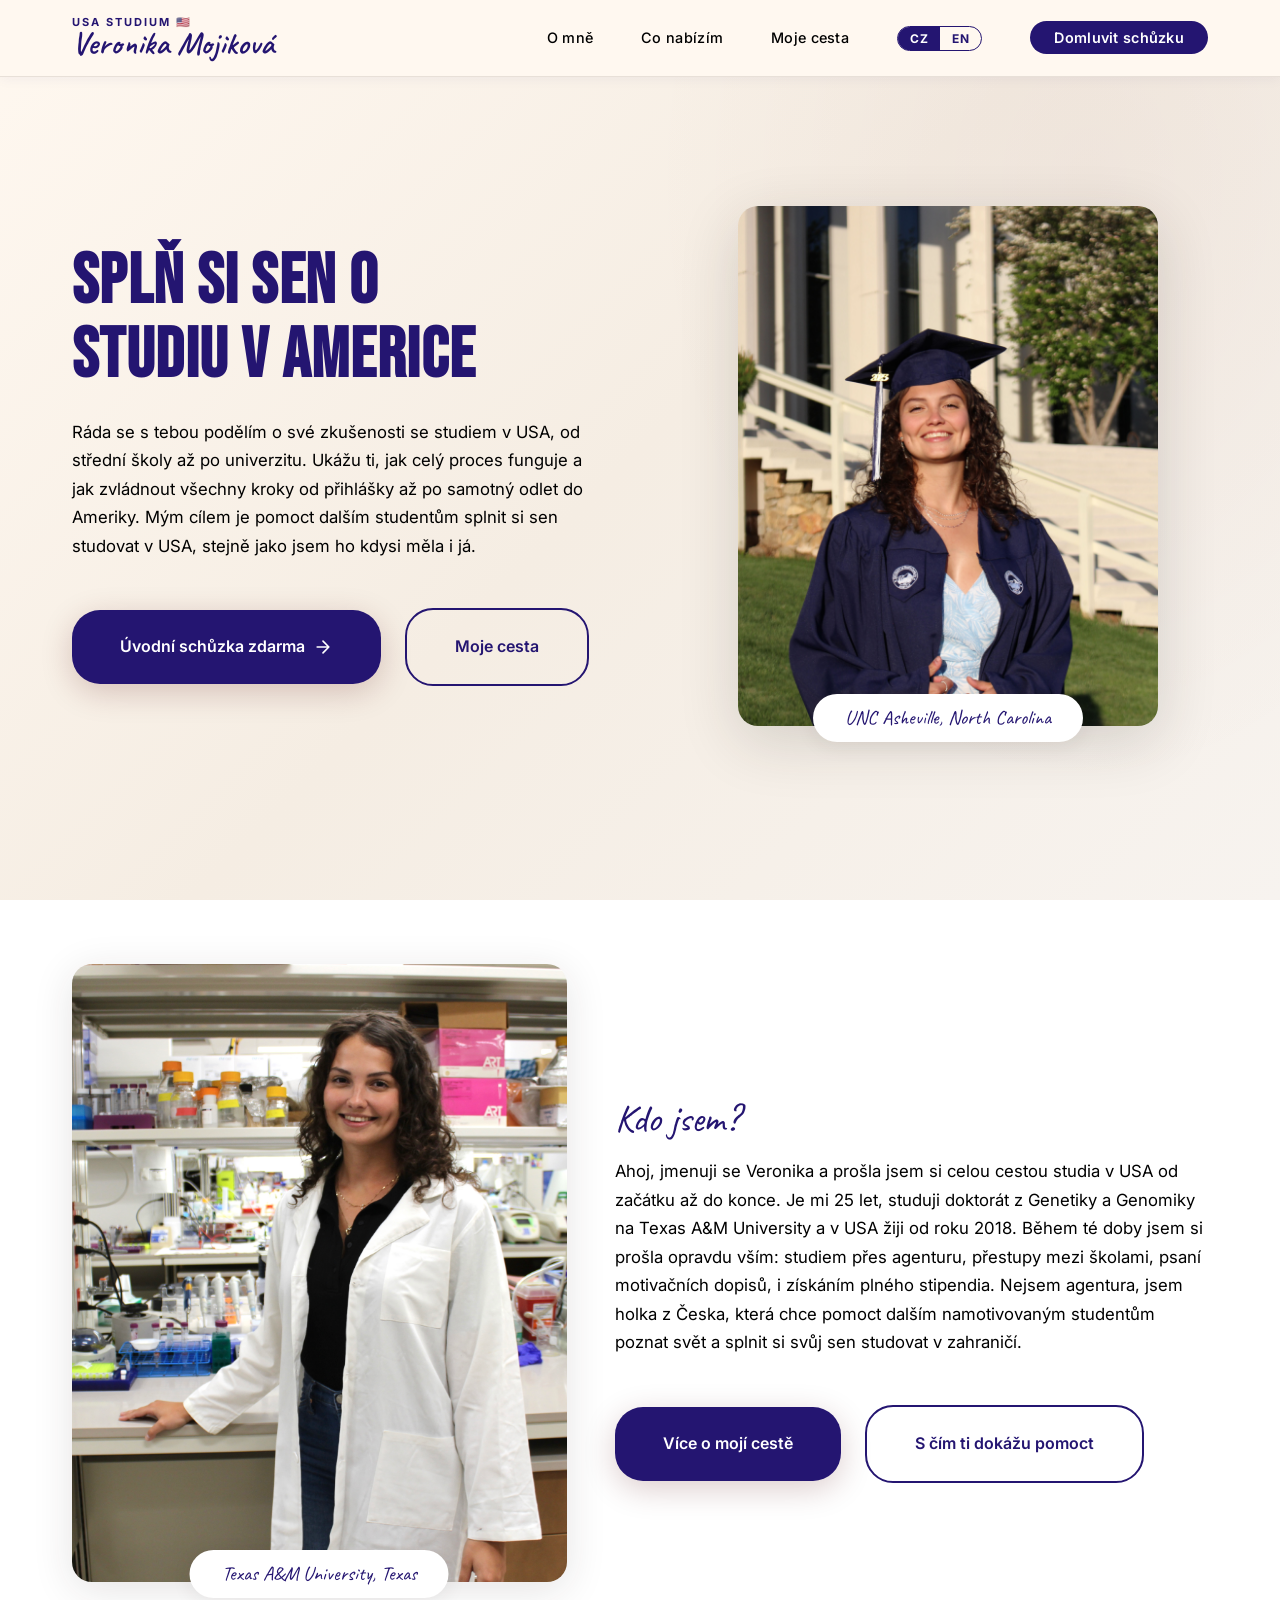
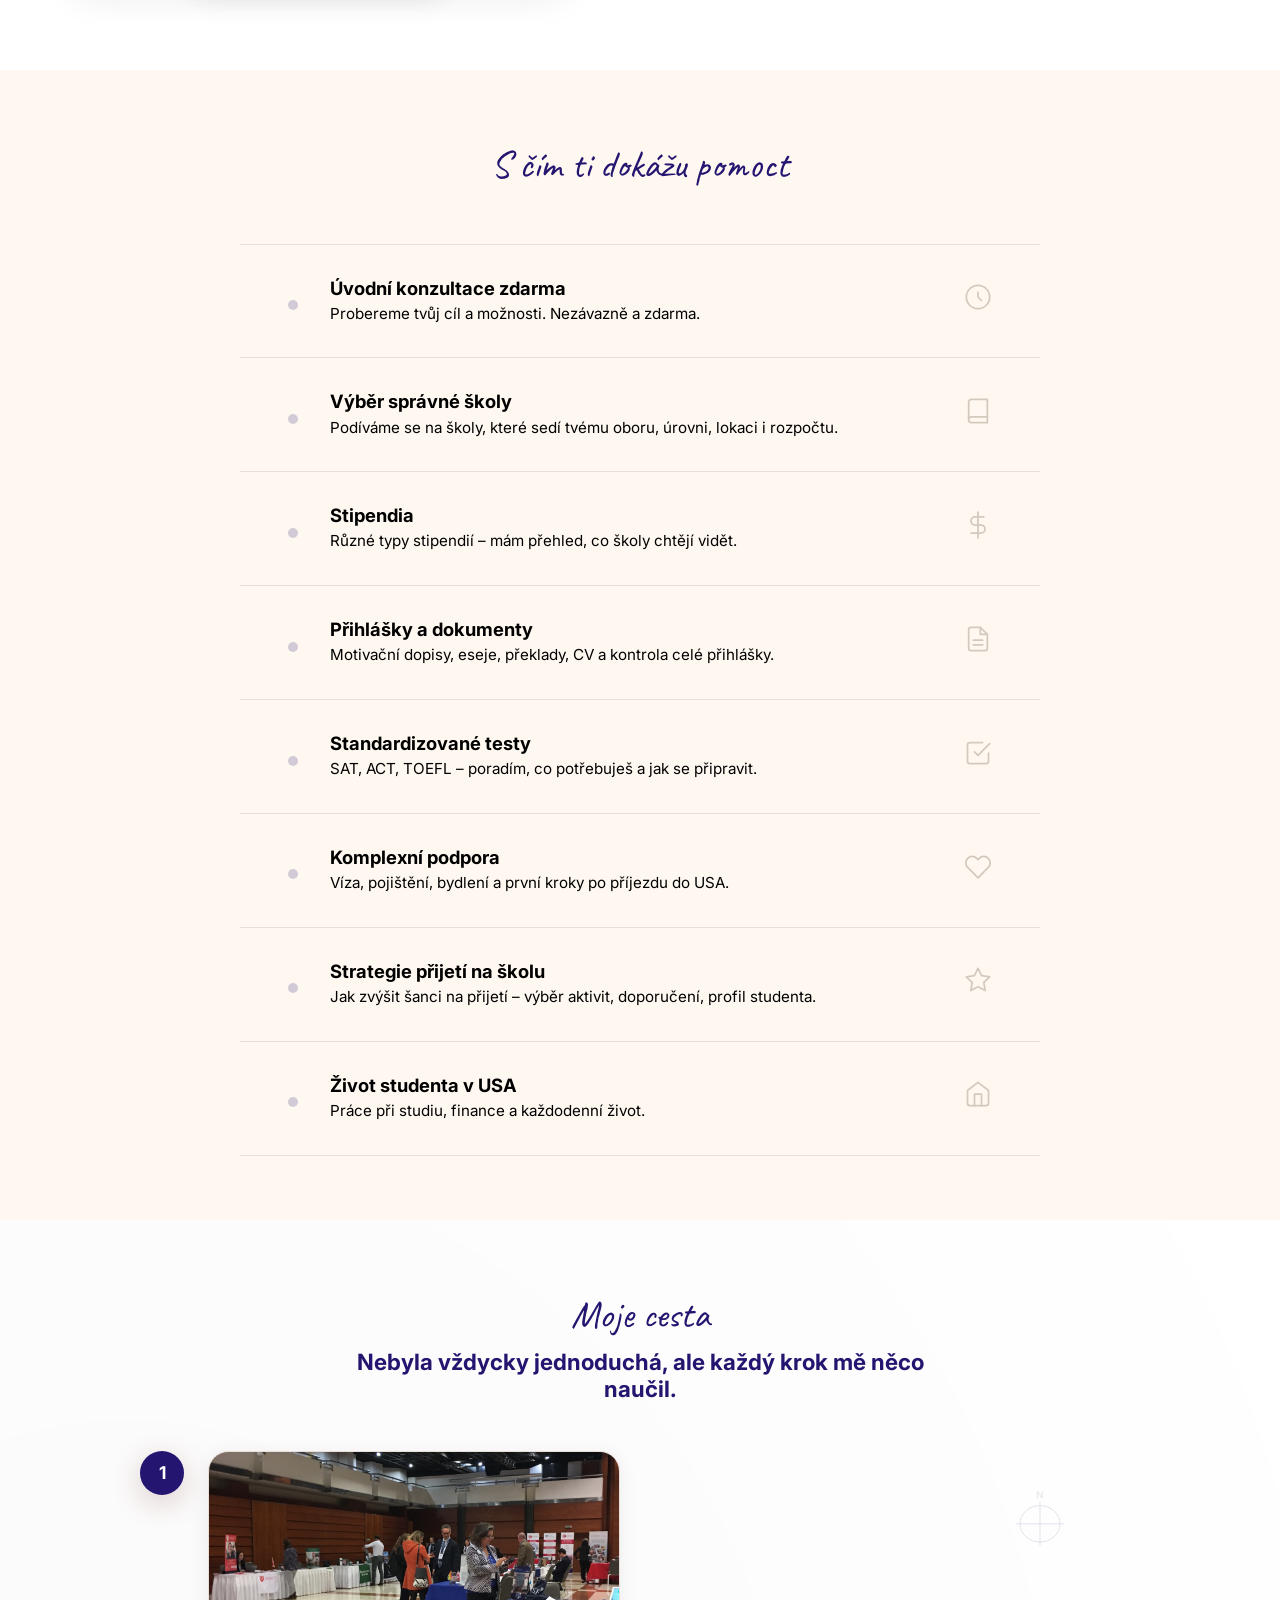
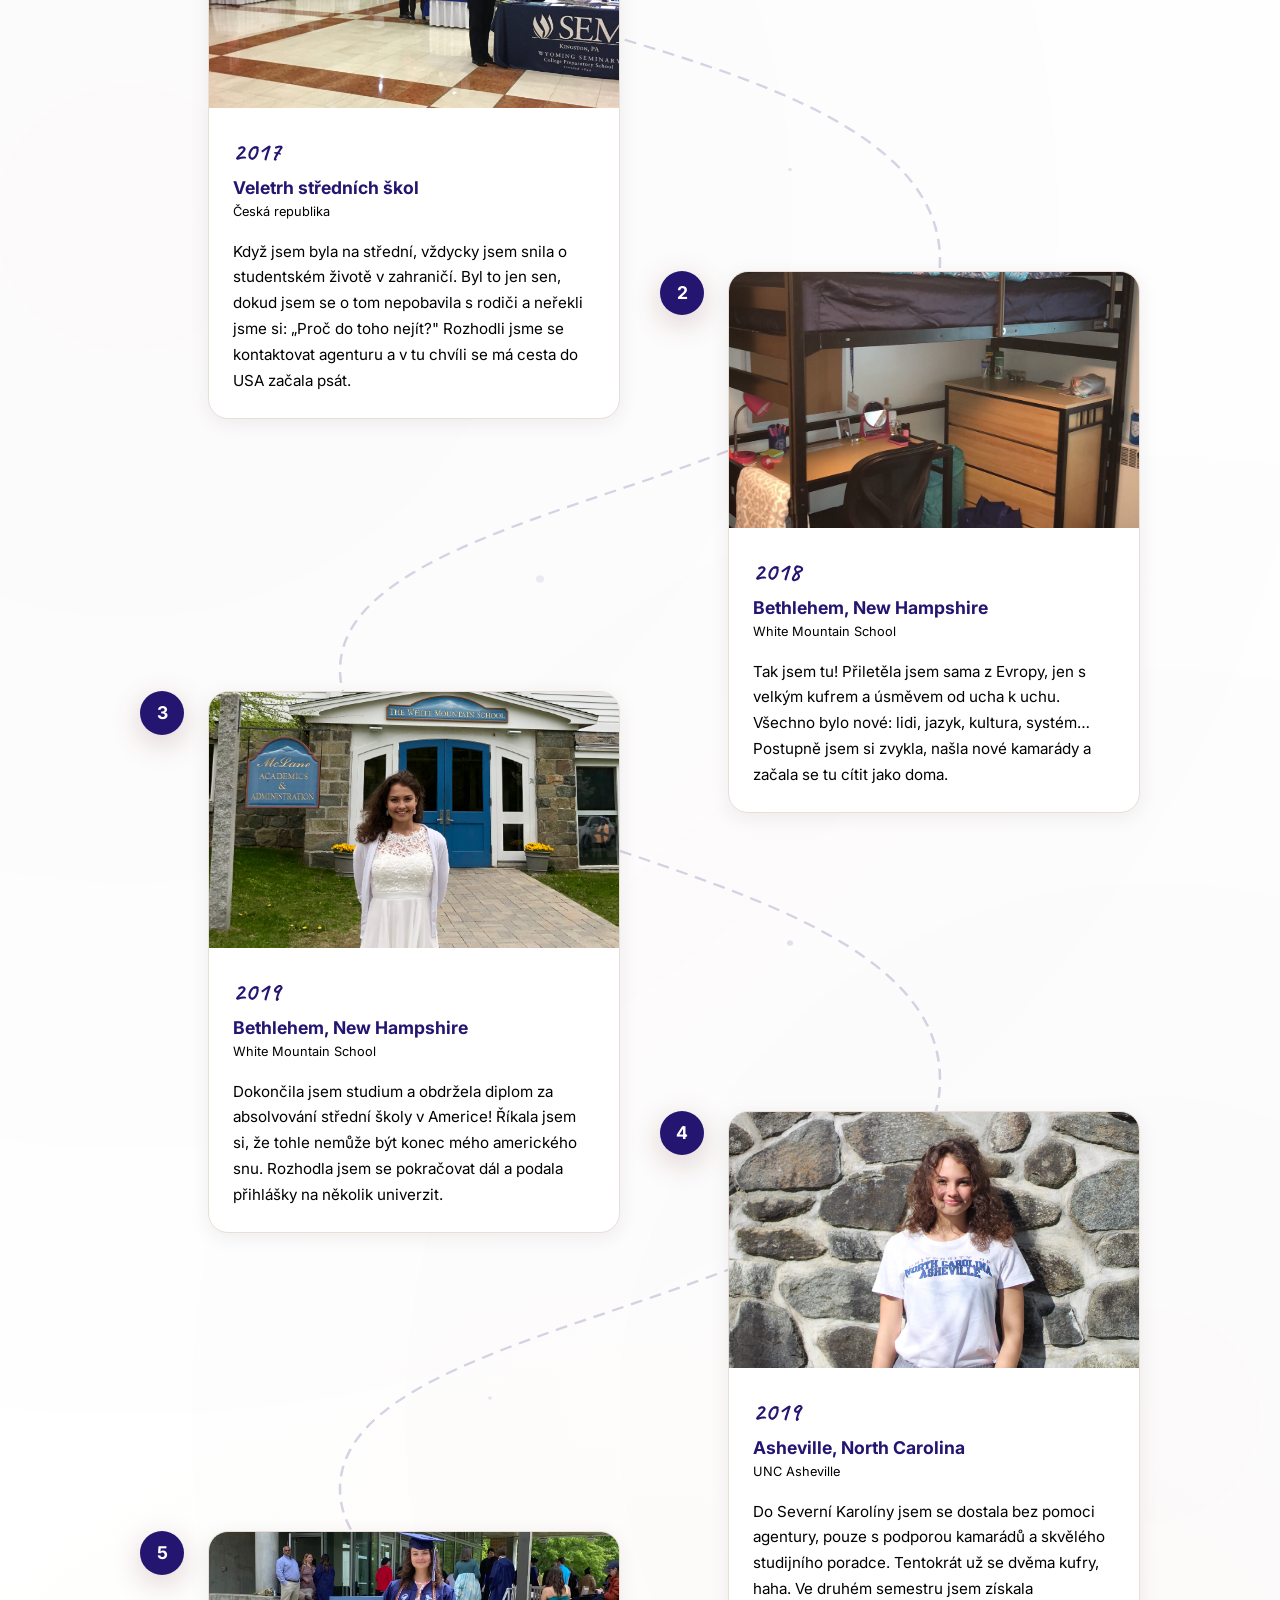
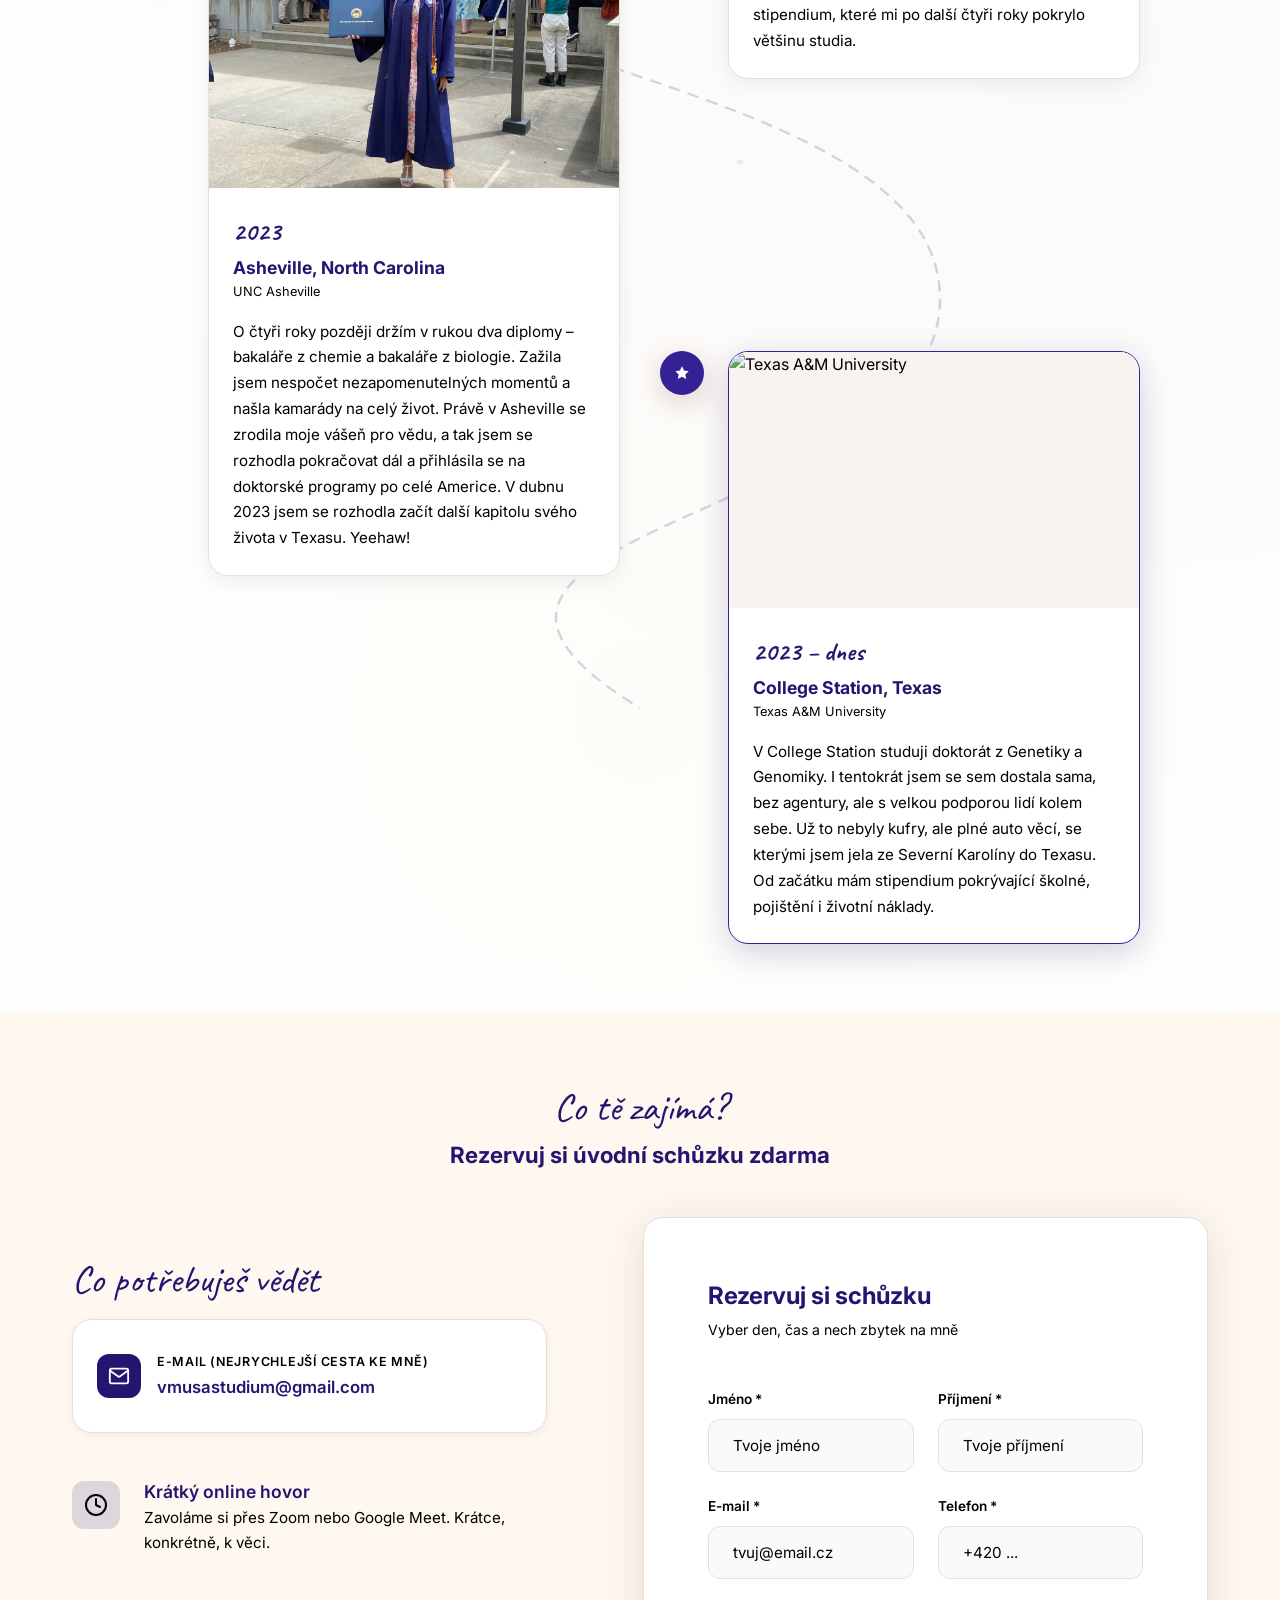
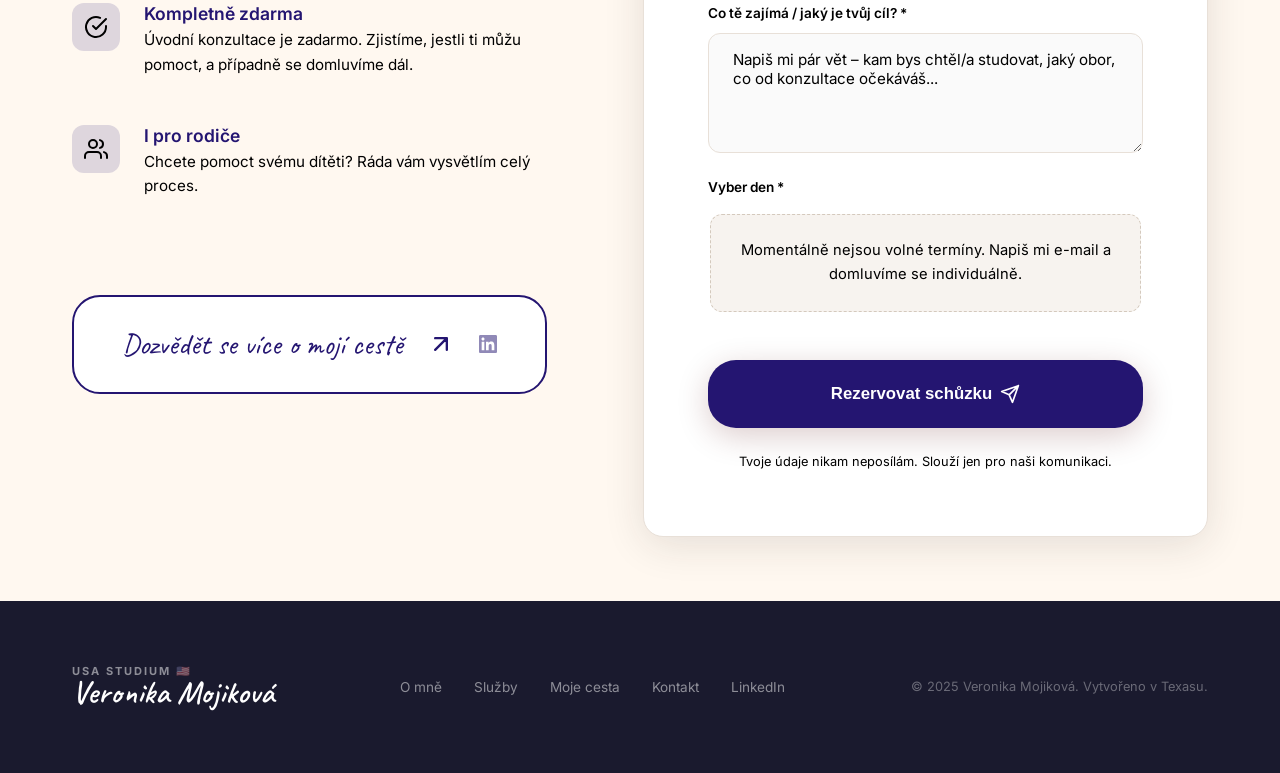
==== commit 3d0fafb8: "chore: remove contact note under email Co-Authored-By: Claude Opus 4.7 <noreply@anthropic.com>" ====
--- a/index.html
+++ b/index.html
@@ -364,9 +364,6 @@
                 <span class="contact-direct-value">vmusastudium@gmail.com</span>
               </div>
             </a>
-            <div class="contact-direct-note" data-cz="Žiji v USA, takže primárně komunikuji přes e-mail — zpravidla odpovím do 24 hodin. Mám americké telefonní číslo, ale e-mail je vždy spolehlivější." data-en="I live in the USA, so I primarily communicate via email — I usually reply within 24 hours. I have a US phone number, but email is always more reliable.">
-              Žiji v USA, takže primárně komunikuji přes e-mail — zpravidla odpovím do 24 hodin. Mám americké telefonní číslo, ale e-mail je vždy spolehlivější.
-            </div>
           </div>
 
           <div class="contact-info-item">
--- a/style.css
+++ b/style.css
@@ -135,16 +135,14 @@
   right: 0;
   z-index: 1000;
   padding: var(--space-md) 0;
-  transition: all var(--transition-normal);
-  background: rgba(255, 248, 240, 0.96);
-  backdrop-filter: blur(20px);
-  -webkit-backdrop-filter: blur(20px);
-  box-shadow: 0 1px 0 rgba(36, 21, 113, 0.06);
+  transition: box-shadow var(--transition-normal);
+  background: var(--cream);
+  border-bottom: 1px solid var(--gray-200);
+  box-shadow: 0 2px 12px rgba(36, 21, 113, 0.05);
 }
 
 .nav.scrolled {
-  background: rgba(255, 248, 240, 0.98);
-  box-shadow: var(--shadow-sm);
+  box-shadow: 0 4px 20px rgba(36, 21, 113, 0.08);
 }
 
 .nav-inner {
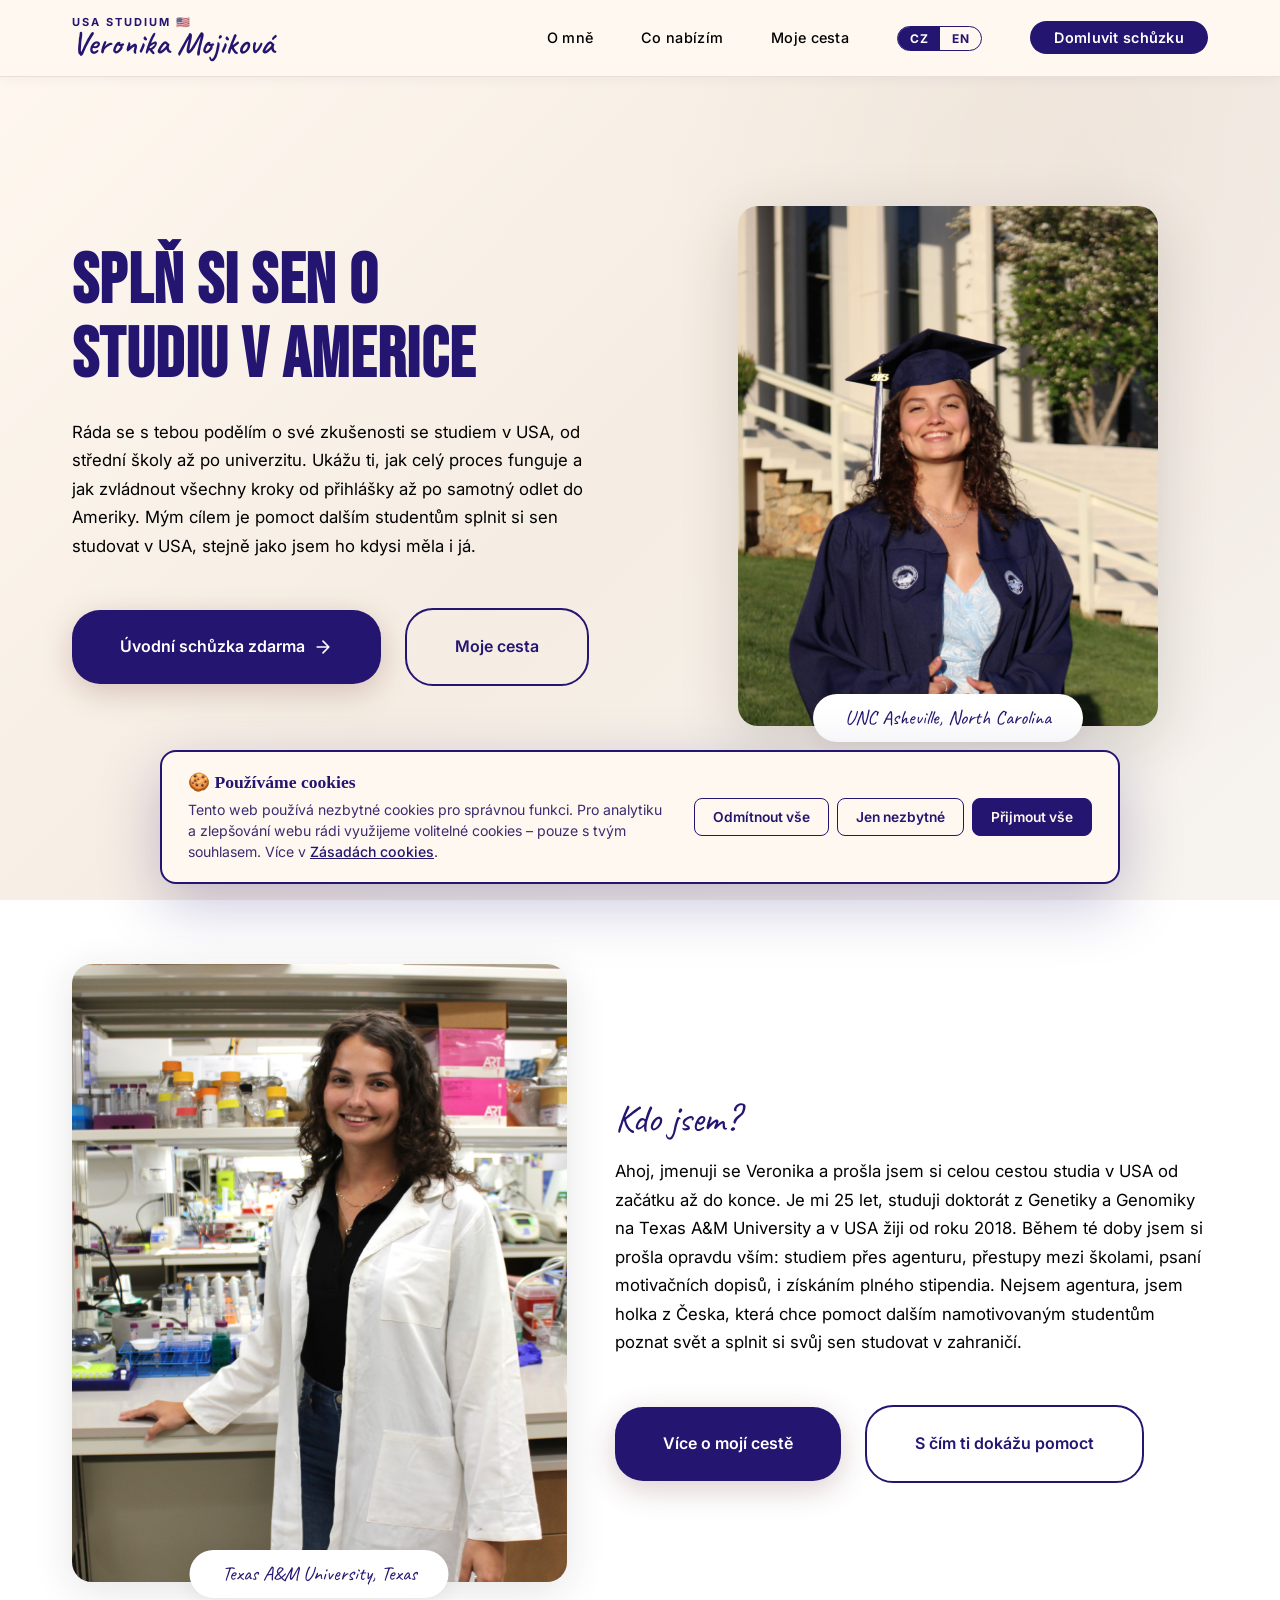
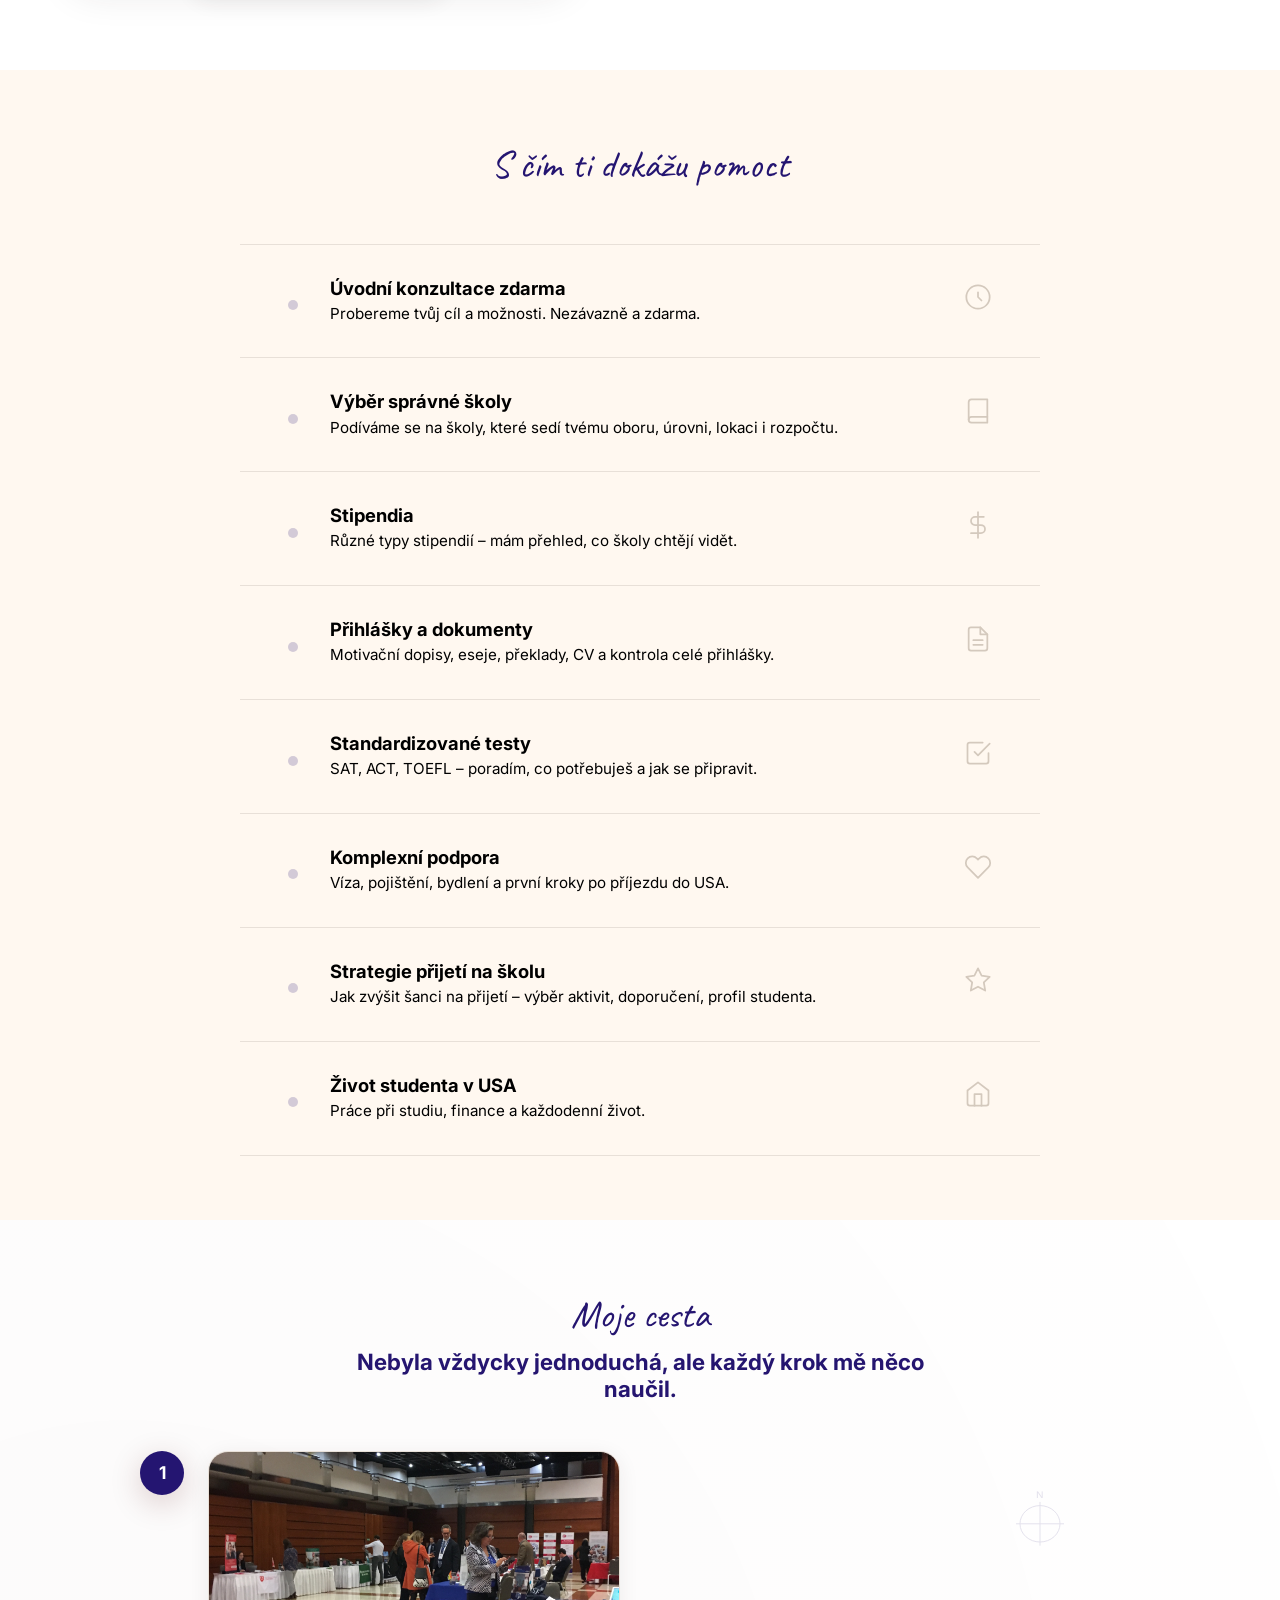
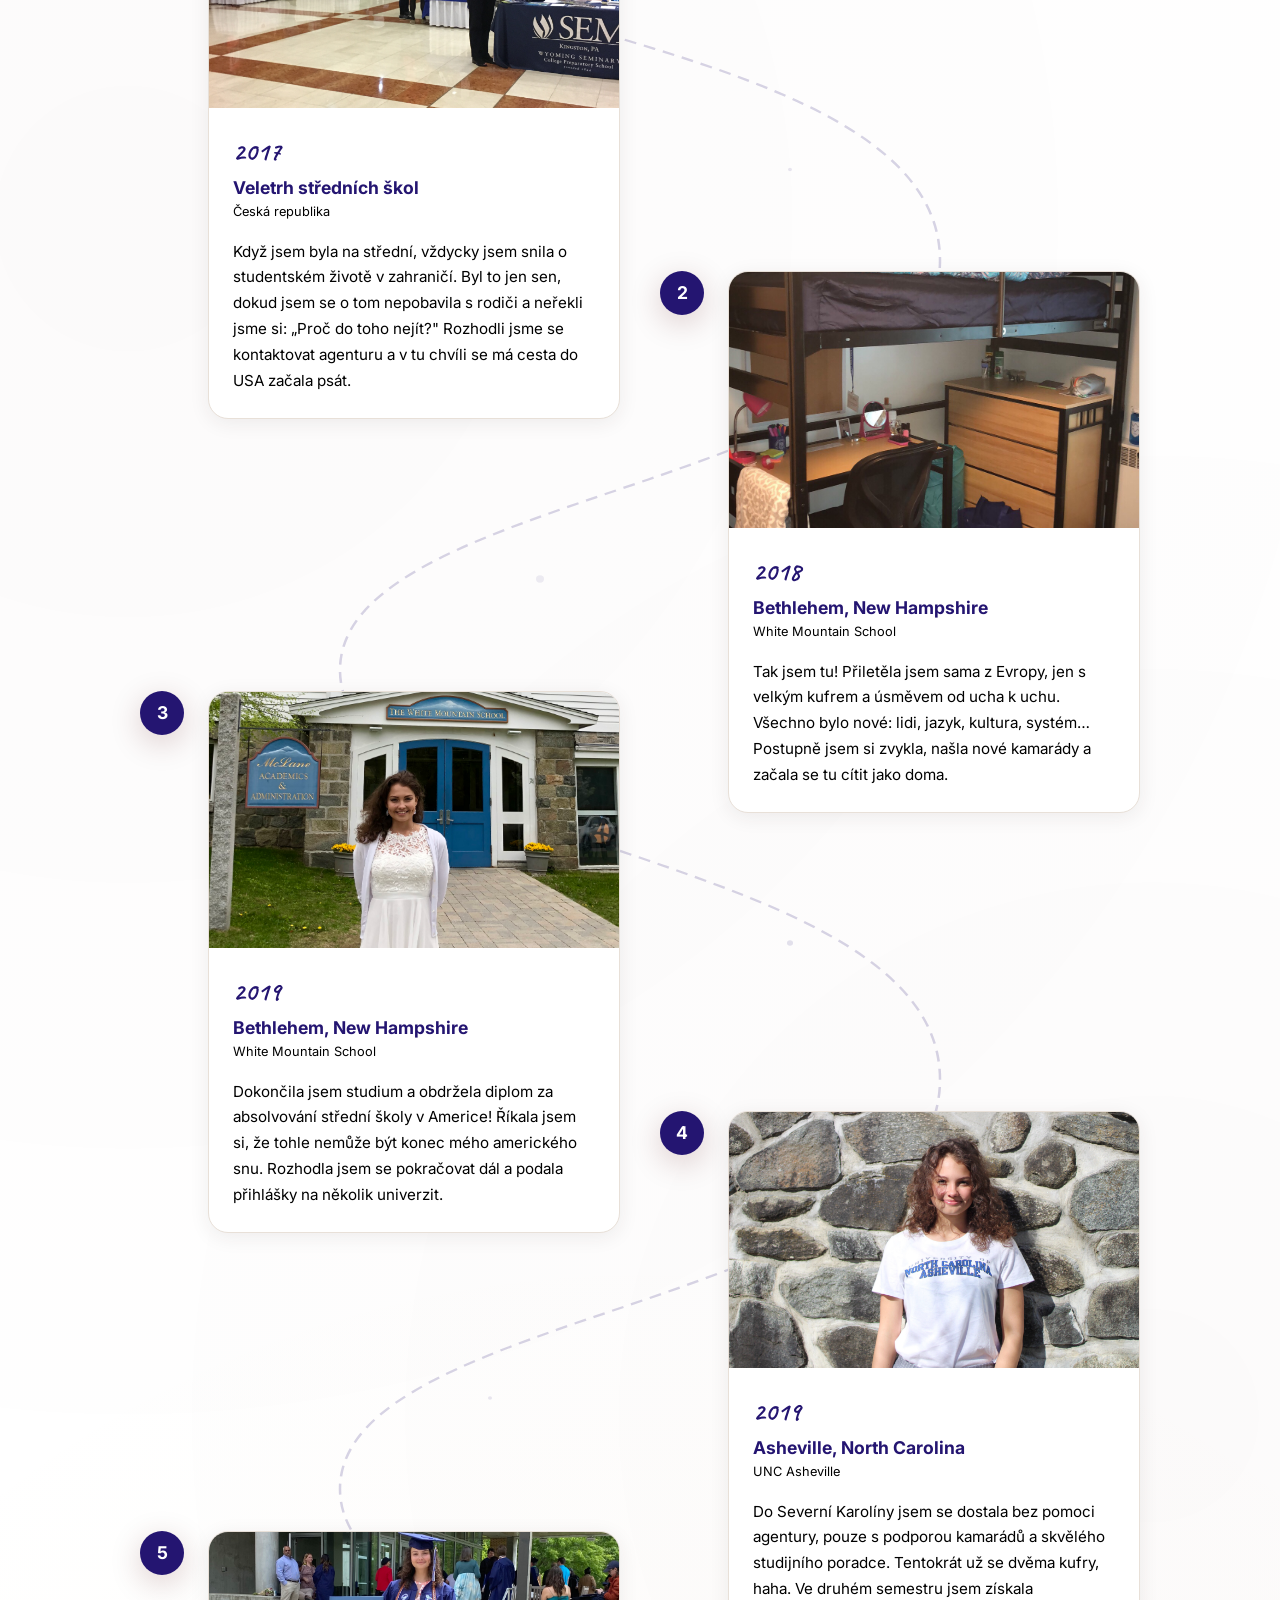
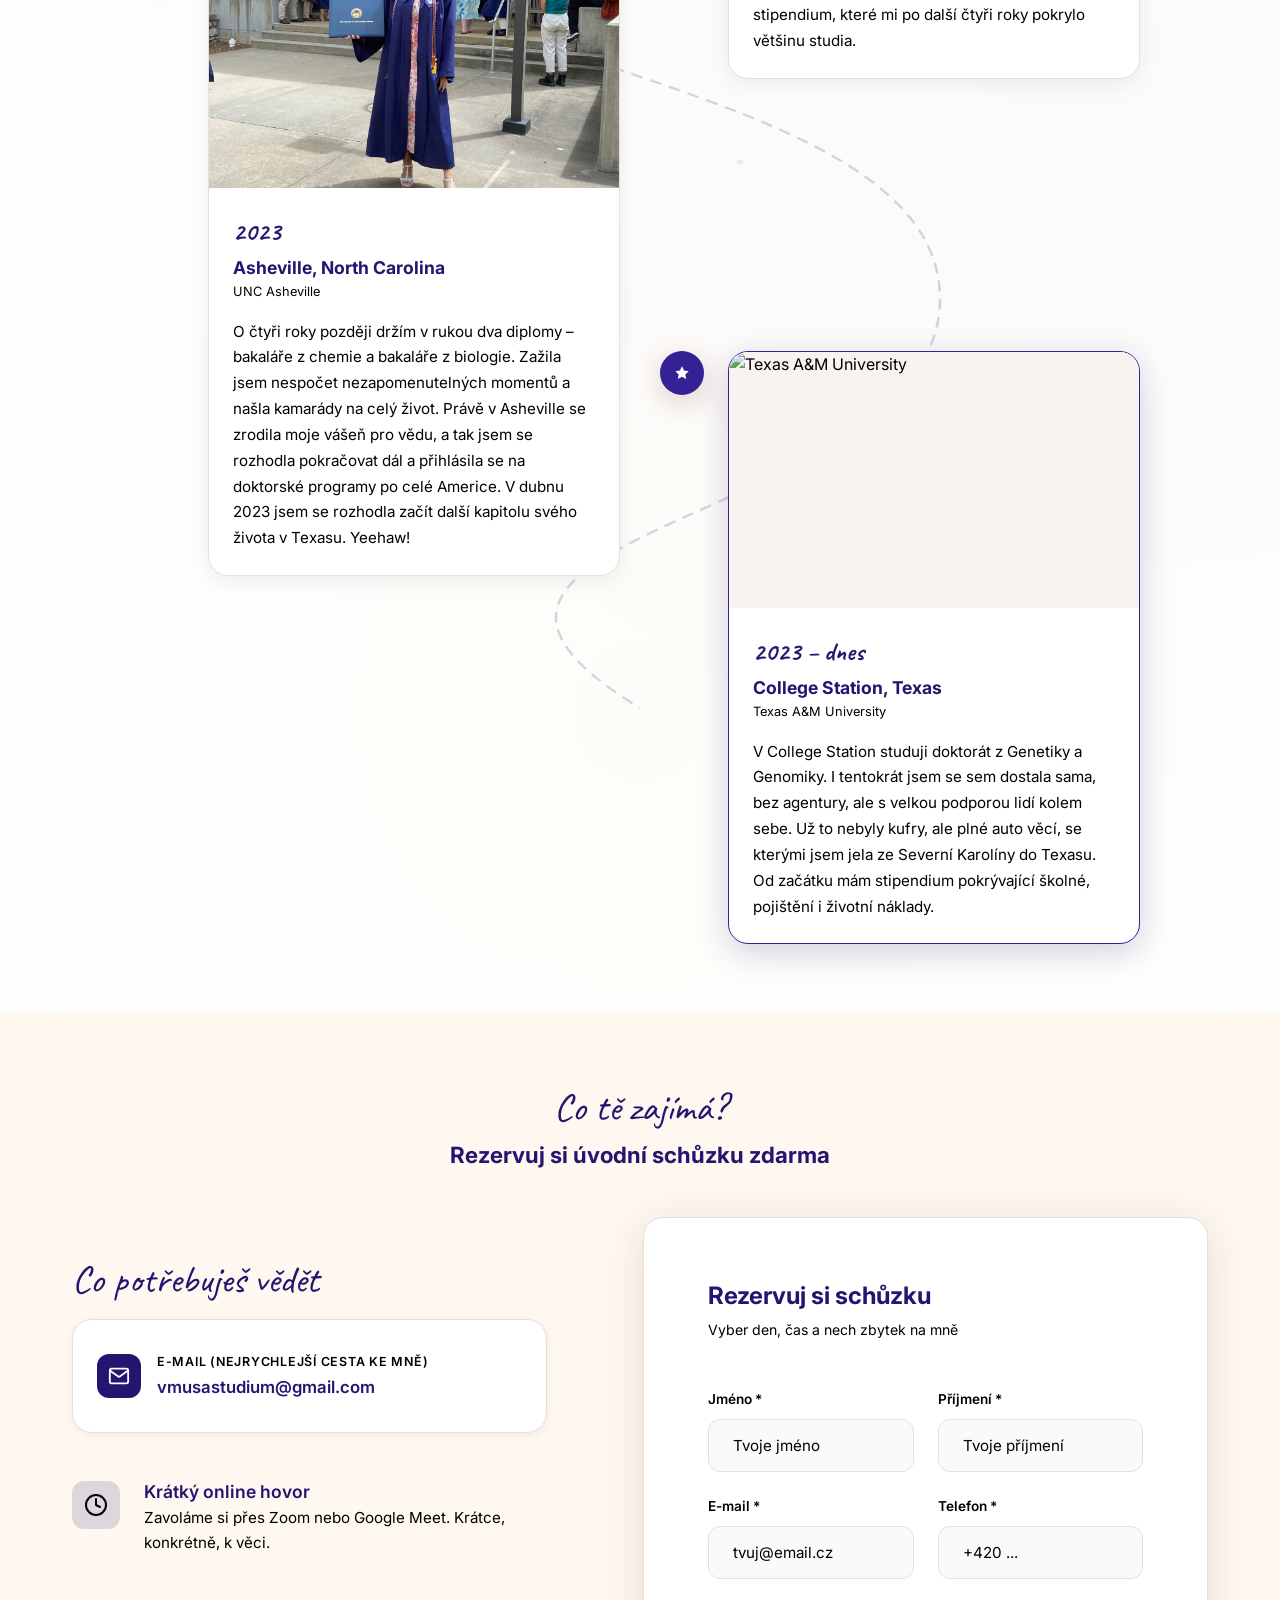
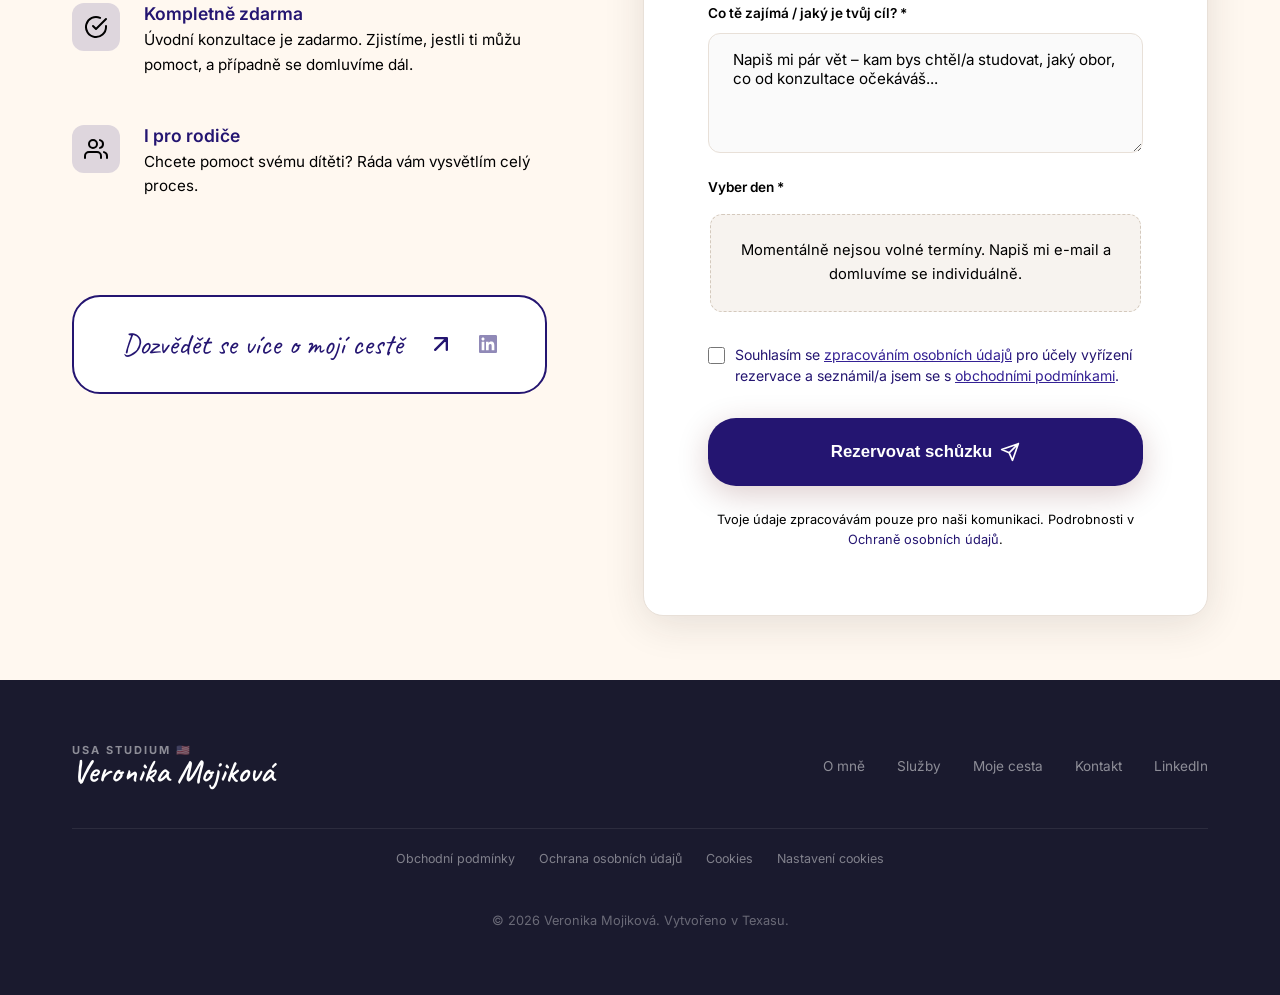
==== commit dbd4a58a: "feat: 30-min slot intervals, TZ conversion, Czech legal pages - Admin slot picker: 30-min intervals " ====
--- a/index.html
+++ b/index.html
@@ -443,15 +443,24 @@
               </div>
             </div>
             
+            <div class="form-consent">
+              <label class="consent-check">
+                <input type="checkbox" id="gdprConsent" name="gdprConsent" required>
+                <span data-cz="Souhlasím se <a href='pravni.html#gdpr' target='_blank' rel='noopener'>zpracováním osobních údajů</a> pro účely vyřízení rezervace a seznámil/a jsem se s <a href='pravni.html#podminky' target='_blank' rel='noopener'>obchodními podmínkami</a>." data-en="I agree with the <a href='pravni.html#gdpr' target='_blank' rel='noopener'>processing of my personal data</a> for the purpose of handling this booking and I've read the <a href='pravni.html#podminky' target='_blank' rel='noopener'>terms of service</a>.">
+                  Souhlasím se <a href="pravni.html#gdpr" target="_blank" rel="noopener">zpracováním osobních údajů</a> pro účely vyřízení rezervace a seznámil/a jsem se s <a href="pravni.html#podminky" target="_blank" rel="noopener">obchodními podmínkami</a>.
+                </span>
+              </label>
+            </div>
+
             <div class="form-submit">
               <button type="submit" class="btn-primary" id="submitBtn" data-cz="Rezervovat schůzku<svg width='20' height='20' viewBox='0 0 24 24' fill='none' stroke='currentColor' stroke-width='2' stroke-linecap='round' stroke-linejoin='round'><path d='M22 2L11 13M22 2l-7 20-4-9-9-4 20-7z'/></svg>" data-en="Book consultation<svg width='20' height='20' viewBox='0 0 24 24' fill='none' stroke='currentColor' stroke-width='2' stroke-linecap='round' stroke-linejoin='round'><path d='M22 2L11 13M22 2l-7 20-4-9-9-4 20-7z'/></svg>">
                 Rezervovat schůzku
                 <svg width="20" height="20" viewBox="0 0 24 24" fill="none" stroke="currentColor" stroke-width="2" stroke-linecap="round" stroke-linejoin="round"><path d="M22 2L11 13M22 2l-7 20-4-9-9-4 20-7z"/></svg>
               </button>
             </div>
-            
-            <p class="form-note" data-cz="Tvoje údaje nikam neposílám. Slouží jen pro naši komunikaci." data-en="I don't share your data anywhere. It's strictly for our communication.">
-              Tvoje údaje nikam neposílám. Slouží jen pro naši komunikaci.
+
+            <p class="form-note" data-cz="Tvoje údaje zpracovávám pouze pro naši komunikaci. Podrobnosti v <a href='pravni.html#gdpr'>Ochraně osobních údajů</a>." data-en="I only process your data for our communication. Details in the <a href='pravni.html#gdpr'>Privacy Policy</a>.">
+              Tvoje údaje zpracovávám pouze pro naši komunikaci. Podrobnosti v <a href="pravni.html#gdpr">Ochraně osobních údajů</a>.
             </p>
           </form>
           
@@ -482,10 +491,34 @@
         <li><a href="#contact" data-cz="Kontakt" data-en="Contact">Kontakt</a></li>
         <li><a href="https://www.linkedin.com/in/veronika-mojik" target="_blank" rel="noopener noreferrer" data-cz="LinkedIn" data-en="LinkedIn">LinkedIn</a></li>
       </ul>
-      
-      <p class="footer-copy" data-cz="© 2025 Veronika Mojiková. Vytvořeno v Texasu." data-en="© 2025 Veronika Mojiková. Made in Texas.">© 2025 Veronika Mojiková. Vytvořeno v Texasu.</p>
+
+      <ul class="footer-legal">
+        <li><a href="pravni.html#podminky" data-cz="Obchodní podmínky" data-en="Terms of service">Obchodní podmínky</a></li>
+        <li><a href="pravni.html#gdpr" data-cz="Ochrana osobních údajů" data-en="Privacy policy">Ochrana osobních údajů</a></li>
+        <li><a href="pravni.html#cookies" data-cz="Cookies" data-en="Cookies">Cookies</a></li>
+        <li><a href="#" id="cookieSettingsLink" data-cz="Nastavení cookies" data-en="Cookie settings">Nastavení cookies</a></li>
+      </ul>
+
+      <p class="footer-copy" data-cz="© 2026 Veronika Mojiková. Vytvořeno v Texasu." data-en="© 2026 Veronika Mojiková. Made in Texas.">© 2026 Veronika Mojiková. Vytvořeno v Texasu.</p>
     </div>
   </footer>
+
+  <!-- ===== COOKIES CONSENT BANNER ===== -->
+  <div class="cookie-banner" id="cookieBanner" role="dialog" aria-label="Souhlas s cookies" aria-live="polite" hidden>
+    <div class="cookie-banner-inner">
+      <div class="cookie-banner-text">
+        <h4 data-cz="🍪 Používáme cookies" data-en="🍪 We use cookies">🍪 Používáme cookies</h4>
+        <p data-cz="Tento web používá nezbytné cookies pro správnou funkci. Pro analytiku a zlepšování webu rádi využijeme volitelné cookies – pouze s tvým souhlasem. Více v <a href='pravni.html#cookies'>Zásadách cookies</a>." data-en="This site uses necessary cookies to function. With your consent we'd also like to use optional cookies for analytics. Read our <a href='pravni.html#cookies'>Cookie policy</a>.">
+          Tento web používá nezbytné cookies pro správnou funkci. Pro analytiku a zlepšování webu rádi využijeme volitelné cookies – pouze s tvým souhlasem. Více v <a href="pravni.html#cookies">Zásadách cookies</a>.
+        </p>
+      </div>
+      <div class="cookie-banner-actions">
+        <button type="button" class="cookie-btn cookie-btn-reject" id="cookieReject" data-cz="Odmítnout vše" data-en="Reject all">Odmítnout vše</button>
+        <button type="button" class="cookie-btn cookie-btn-necessary" id="cookieNecessary" data-cz="Jen nezbytné" data-en="Necessary only">Jen nezbytné</button>
+        <button type="button" class="cookie-btn cookie-btn-accept" id="cookieAccept" data-cz="Přijmout vše" data-en="Accept all">Přijmout vše</button>
+      </div>
+    </div>
+  </div>
 
   <!-- Supabase -->
   <script src="https://cdn.jsdelivr.net/npm/@supabase/supabase-js@2"></script>
--- a/style.css
+++ b/style.css
@@ -1513,6 +1513,187 @@
 .footer-copy {
   font-size: 0.8rem;
   color: rgba(255, 255, 255, 0.35);
+  width: 100%;
+  text-align: center;
+  margin-top: var(--space-md);
+}
+
+.footer-legal {
+  display: flex;
+  flex-wrap: wrap;
+  justify-content: center;
+  gap: var(--space-lg);
+  list-style: none;
+  width: 100%;
+  padding-top: var(--space-md);
+  border-top: 1px solid rgba(255, 255, 255, 0.08);
+  margin-top: var(--space-md);
+}
+
+.footer-legal a {
+  color: rgba(255, 255, 255, 0.45);
+  font-size: 0.78rem;
+  transition: color var(--transition-fast);
+}
+
+.footer-legal a:hover {
+  color: var(--white);
+  text-decoration: underline;
+}
+
+/* ===== GDPR CHECKBOX ===== */
+.form-consent {
+  margin-top: var(--space-md);
+  margin-bottom: var(--space-sm);
+}
+
+.consent-check {
+  display: flex;
+  align-items: flex-start;
+  gap: 10px;
+  font-size: 0.88rem;
+  color: var(--maroon);
+  cursor: pointer;
+  line-height: 1.5;
+}
+
+.consent-check input[type="checkbox"] {
+  margin-top: 3px;
+  width: 17px;
+  height: 17px;
+  accent-color: var(--maroon);
+  cursor: pointer;
+  flex-shrink: 0;
+}
+
+.consent-check a {
+  color: var(--maroon-light);
+  text-decoration: underline;
+}
+
+.consent-check a:hover {
+  color: var(--maroon);
+}
+
+/* ===== COOKIE BANNER ===== */
+.cookie-banner {
+  position: fixed;
+  bottom: 16px;
+  left: 16px;
+  right: 16px;
+  max-width: 960px;
+  margin: 0 auto;
+  background: var(--cream);
+  border: 2px solid var(--maroon);
+  border-radius: 16px;
+  box-shadow: 0 20px 60px rgba(36, 21, 113, 0.25);
+  padding: 20px 26px;
+  z-index: 9999;
+  animation: cookieSlideIn 0.4s ease-out;
+}
+
+.cookie-banner[hidden] {
+  display: none;
+}
+
+@keyframes cookieSlideIn {
+  from { transform: translateY(30px); opacity: 0; }
+  to { transform: translateY(0); opacity: 1; }
+}
+
+.cookie-banner-inner {
+  display: flex;
+  align-items: center;
+  justify-content: space-between;
+  gap: 24px;
+  flex-wrap: wrap;
+}
+
+.cookie-banner-text {
+  flex: 1;
+  min-width: 240px;
+}
+
+.cookie-banner-text h4 {
+  font-family: 'Playfair Display', serif;
+  font-size: 1.1rem;
+  color: var(--maroon);
+  margin-bottom: 6px;
+  font-weight: 600;
+}
+
+.cookie-banner-text p {
+  font-size: 0.88rem;
+  color: #3a2d6f;
+  line-height: 1.5;
+  margin: 0;
+}
+
+.cookie-banner-text a {
+  color: var(--maroon);
+  text-decoration: underline;
+  font-weight: 500;
+}
+
+.cookie-banner-actions {
+  display: flex;
+  gap: 8px;
+  flex-wrap: wrap;
+}
+
+.cookie-btn {
+  padding: 10px 18px;
+  border-radius: 8px;
+  font-size: 0.86rem;
+  font-weight: 600;
+  cursor: pointer;
+  transition: all var(--transition-fast);
+  border: 1.5px solid var(--maroon);
+  font-family: inherit;
+}
+
+.cookie-btn-reject {
+  background: transparent;
+  color: var(--maroon);
+}
+
+.cookie-btn-reject:hover {
+  background: rgba(36, 21, 113, 0.06);
+}
+
+.cookie-btn-necessary {
+  background: transparent;
+  color: var(--maroon);
+}
+
+.cookie-btn-necessary:hover {
+  background: rgba(36, 21, 113, 0.06);
+}
+
+.cookie-btn-accept {
+  background: var(--maroon);
+  color: var(--cream);
+}
+
+.cookie-btn-accept:hover {
+  background: var(--maroon-dark);
+}
+
+@media (max-width: 680px) {
+  .cookie-banner {
+    padding: 16px 18px;
+    left: 8px;
+    right: 8px;
+    bottom: 8px;
+  }
+  .cookie-banner-actions {
+    width: 100%;
+  }
+  .cookie-btn {
+    flex: 1;
+    padding: 10px 8px;
+    font-size: 0.78rem;
+  }
 }
 
 /* ===== ANIMATIONS ===== */
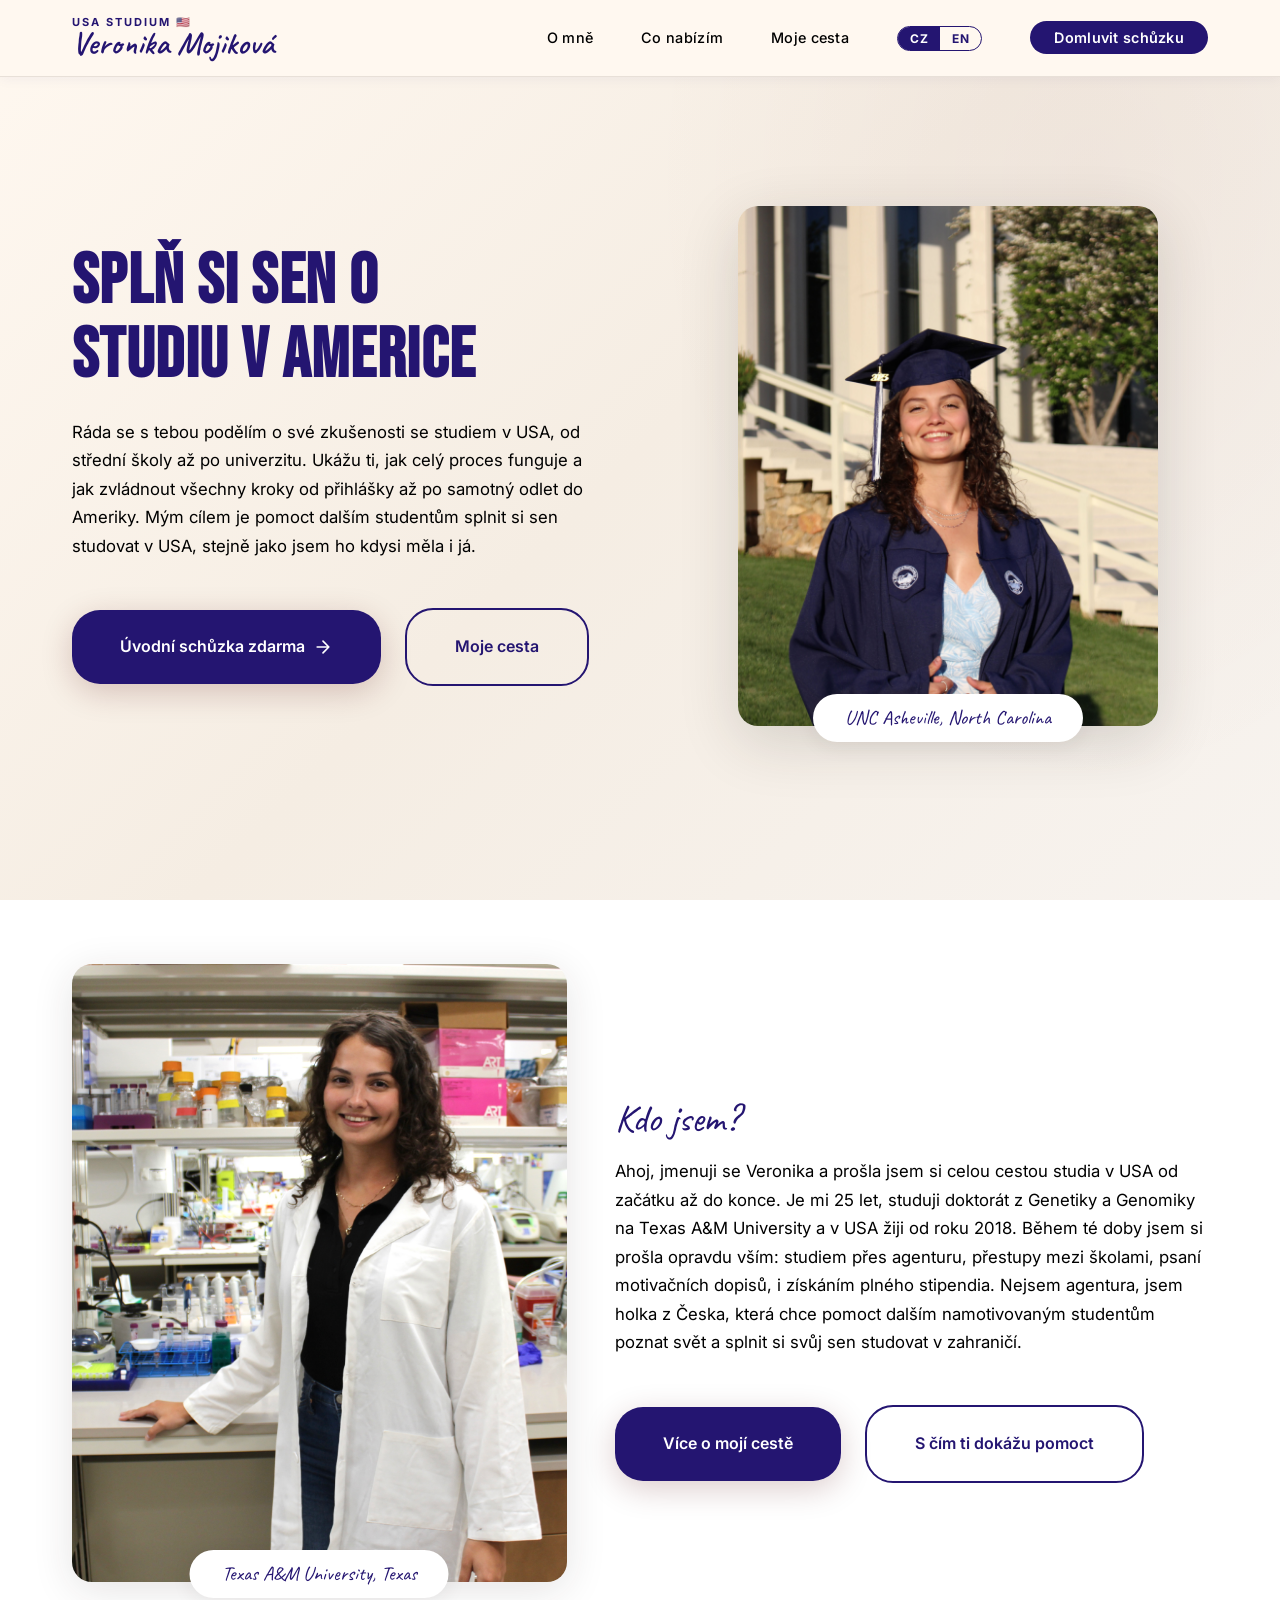
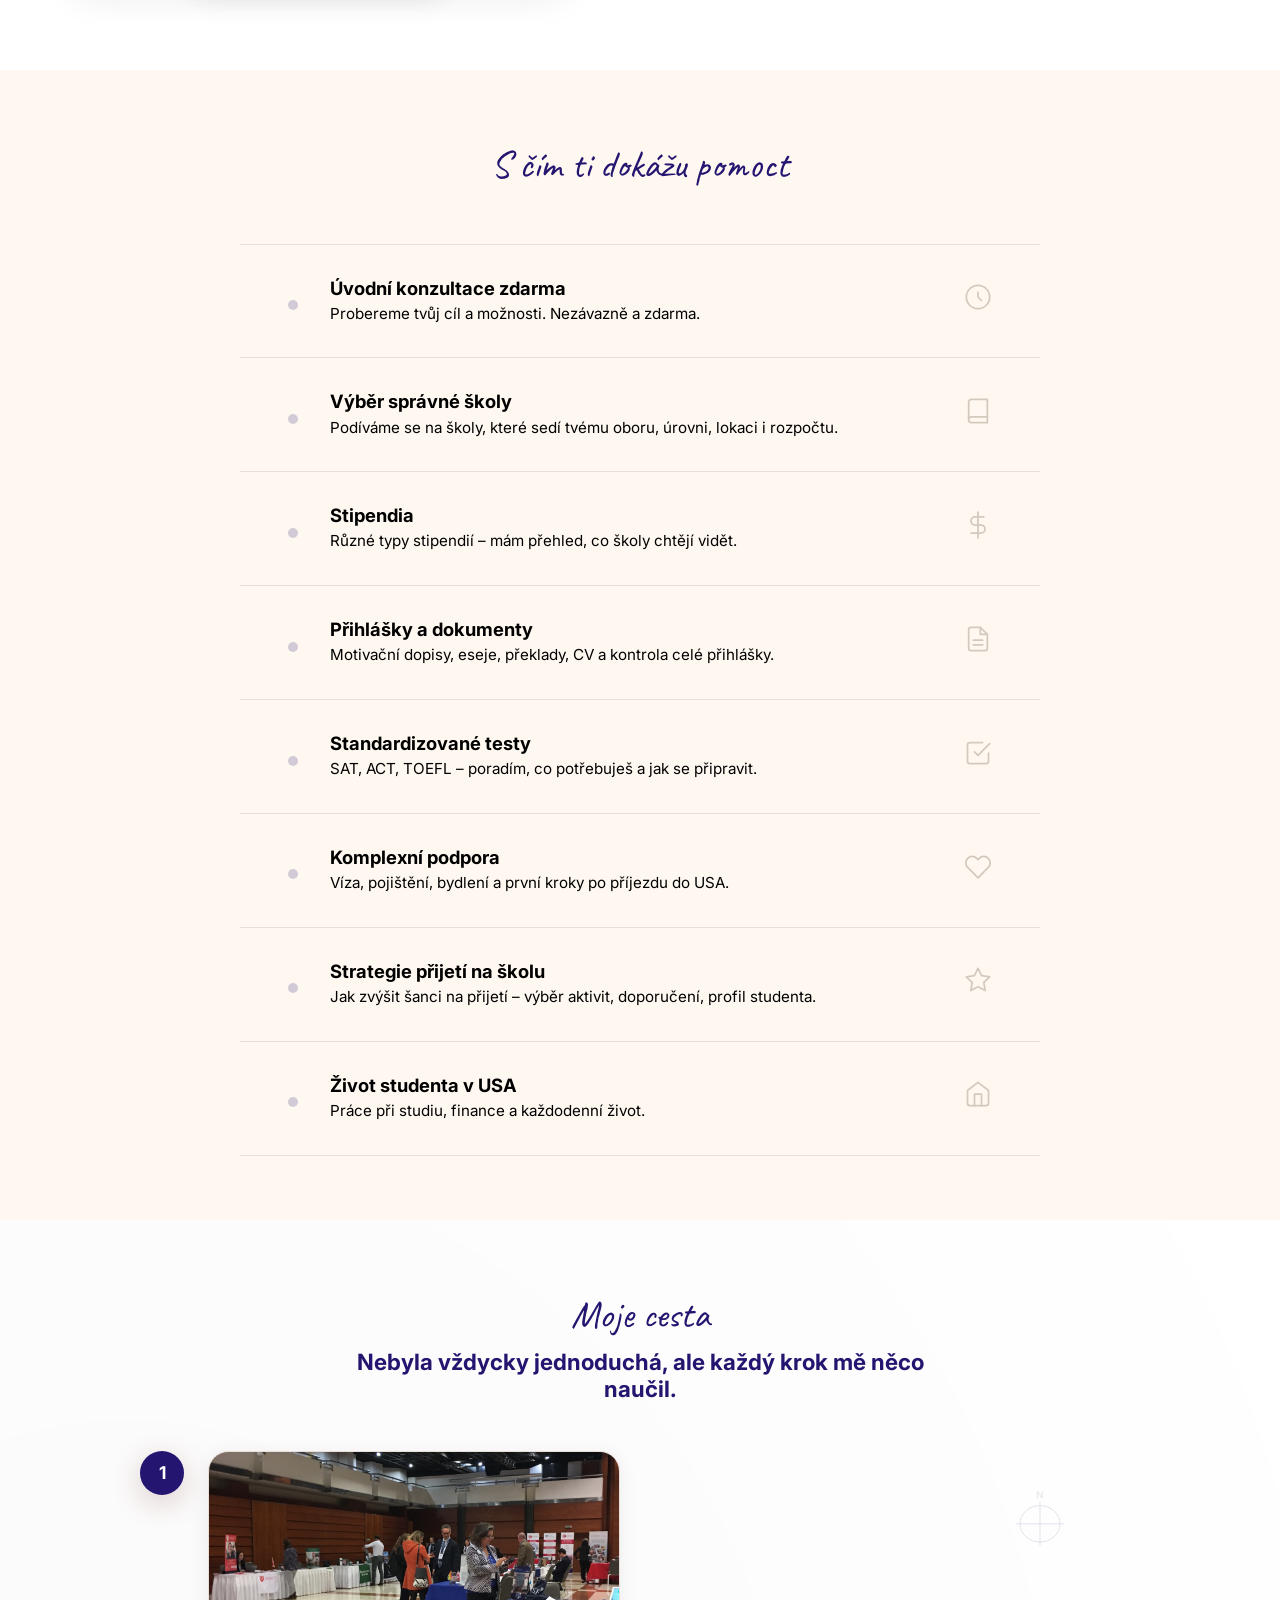
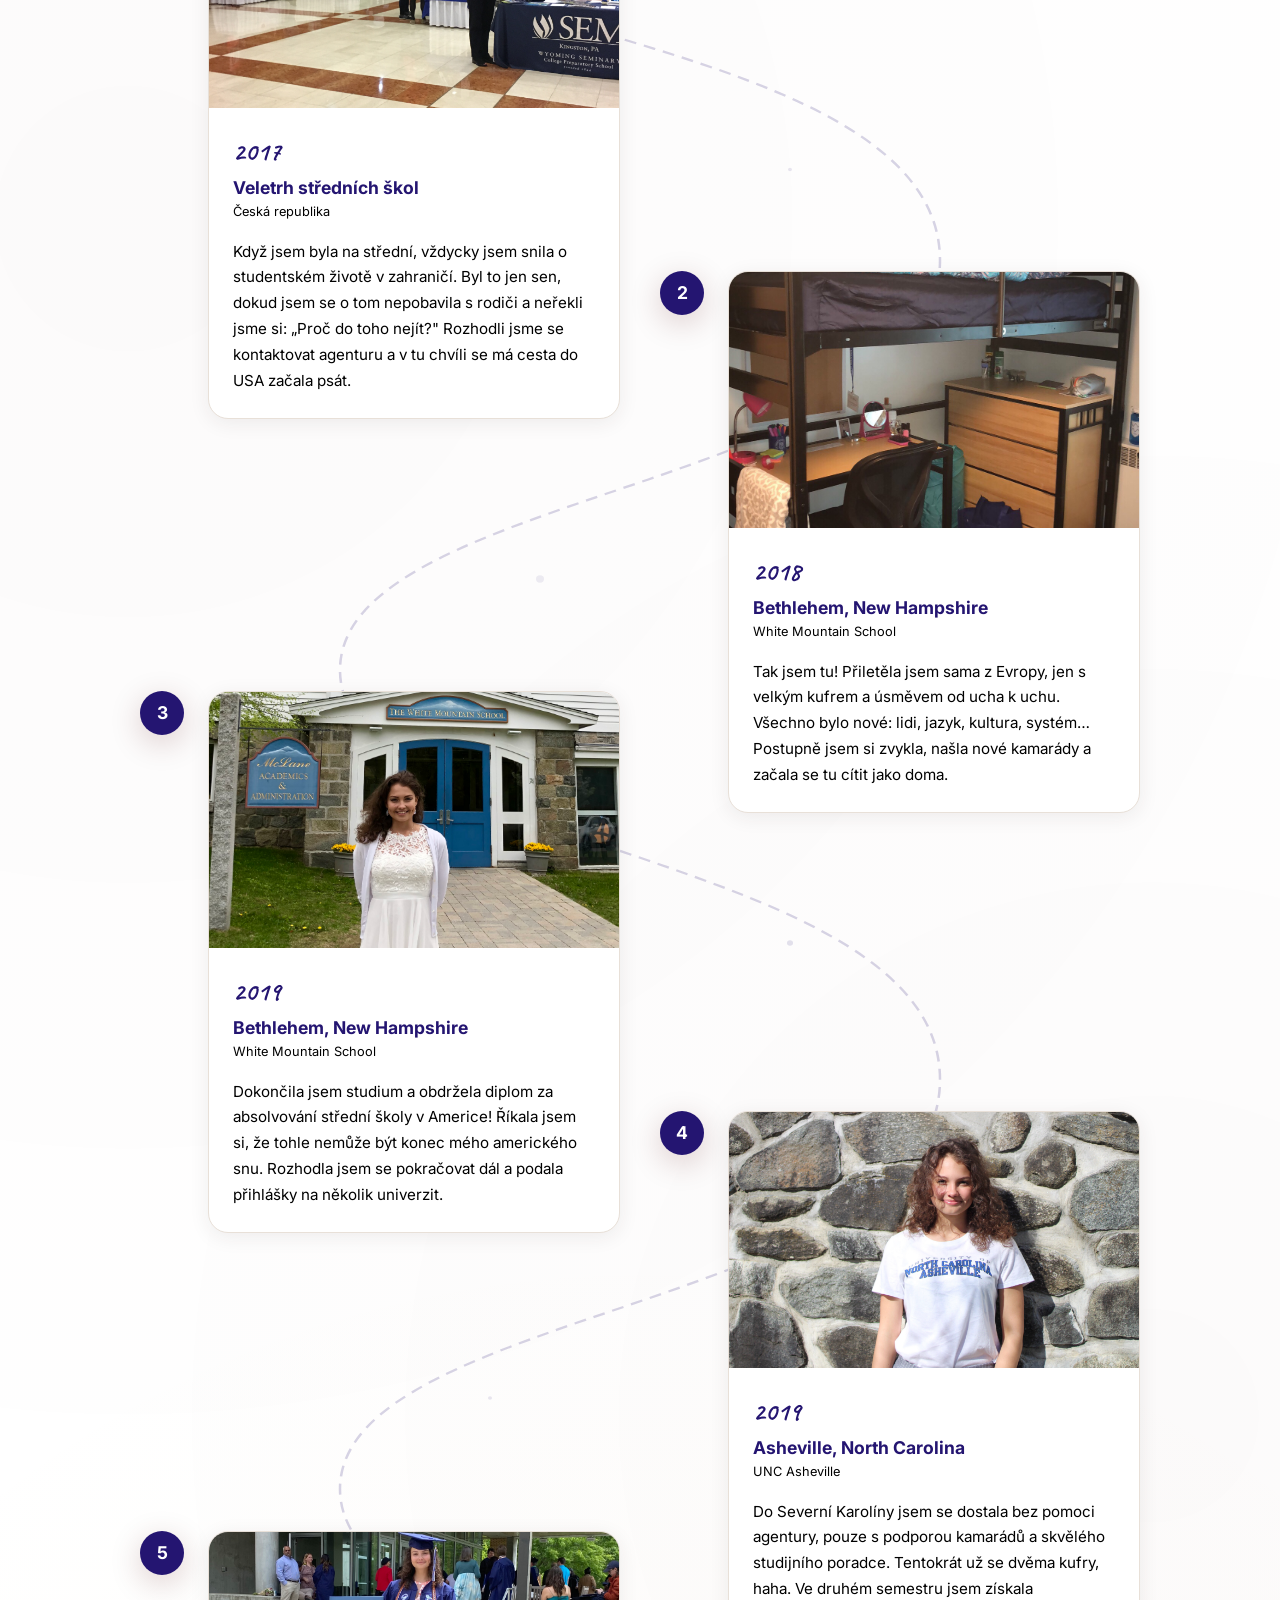
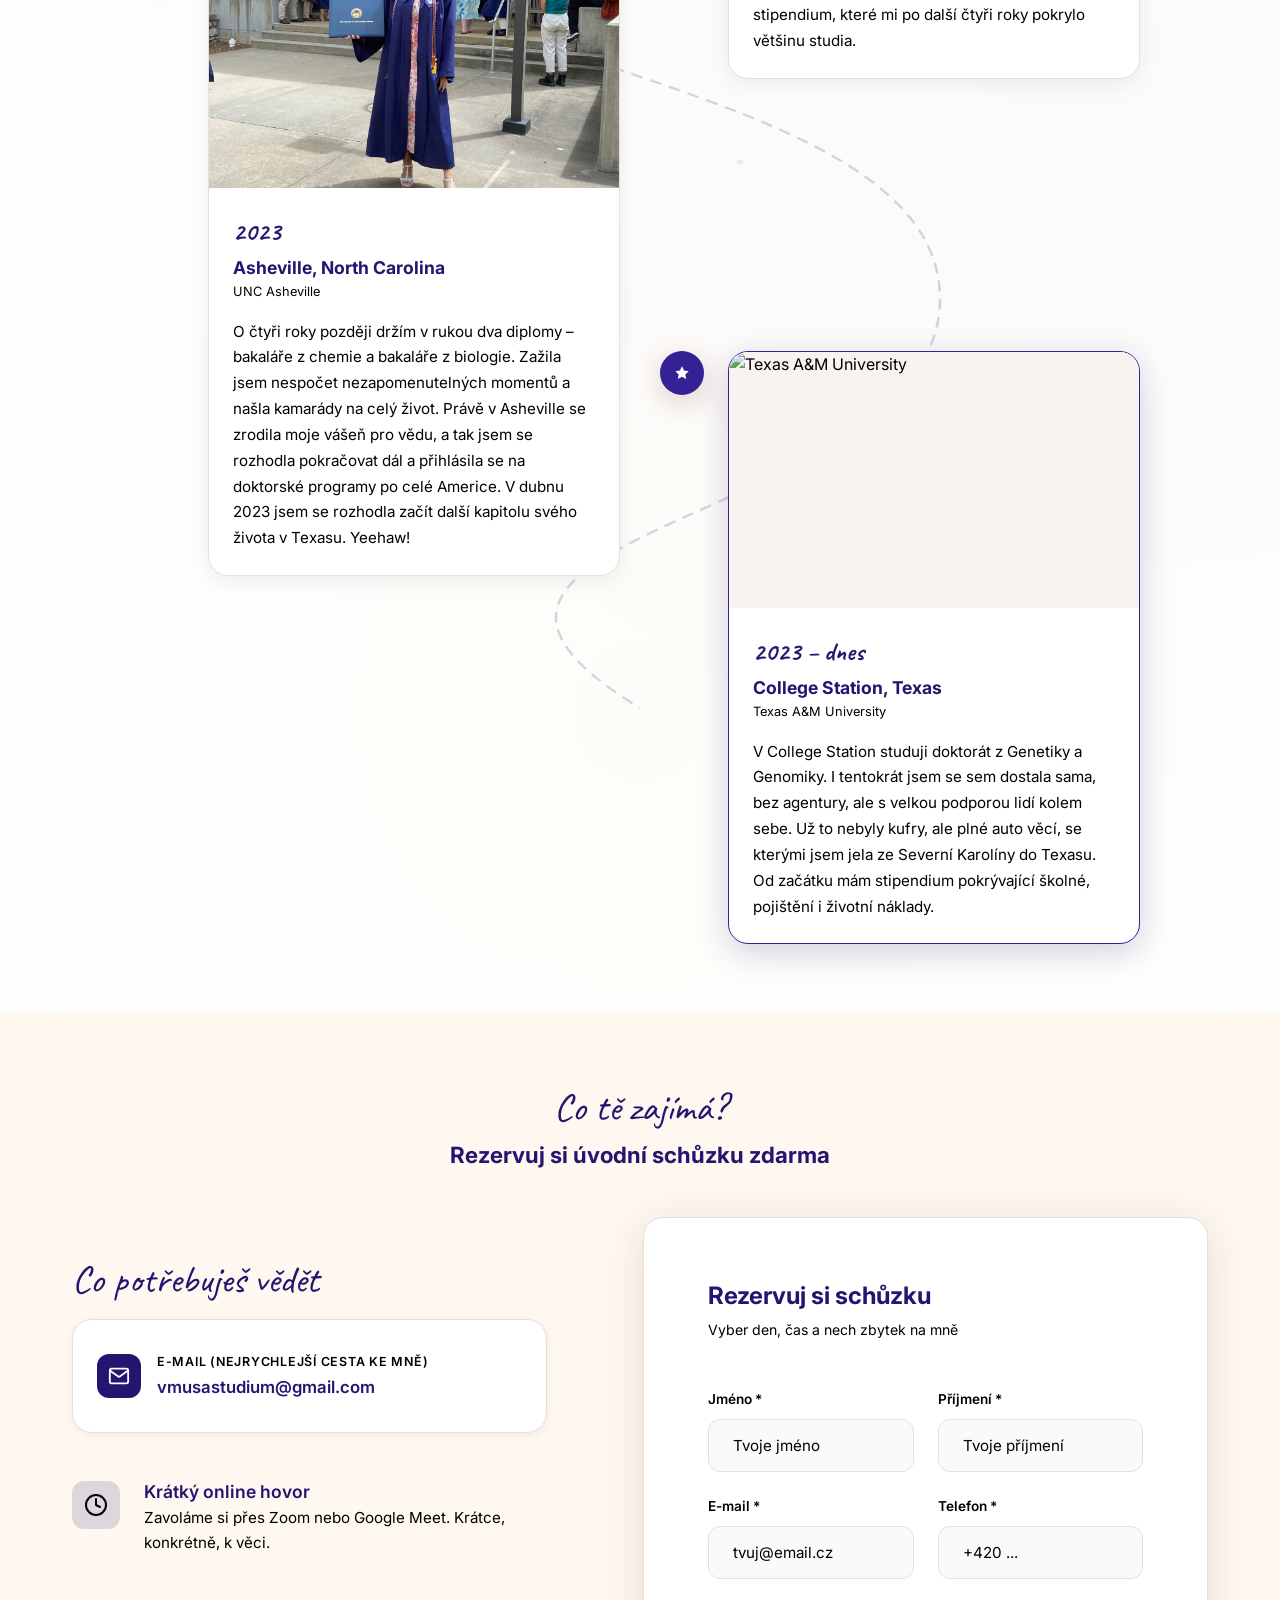
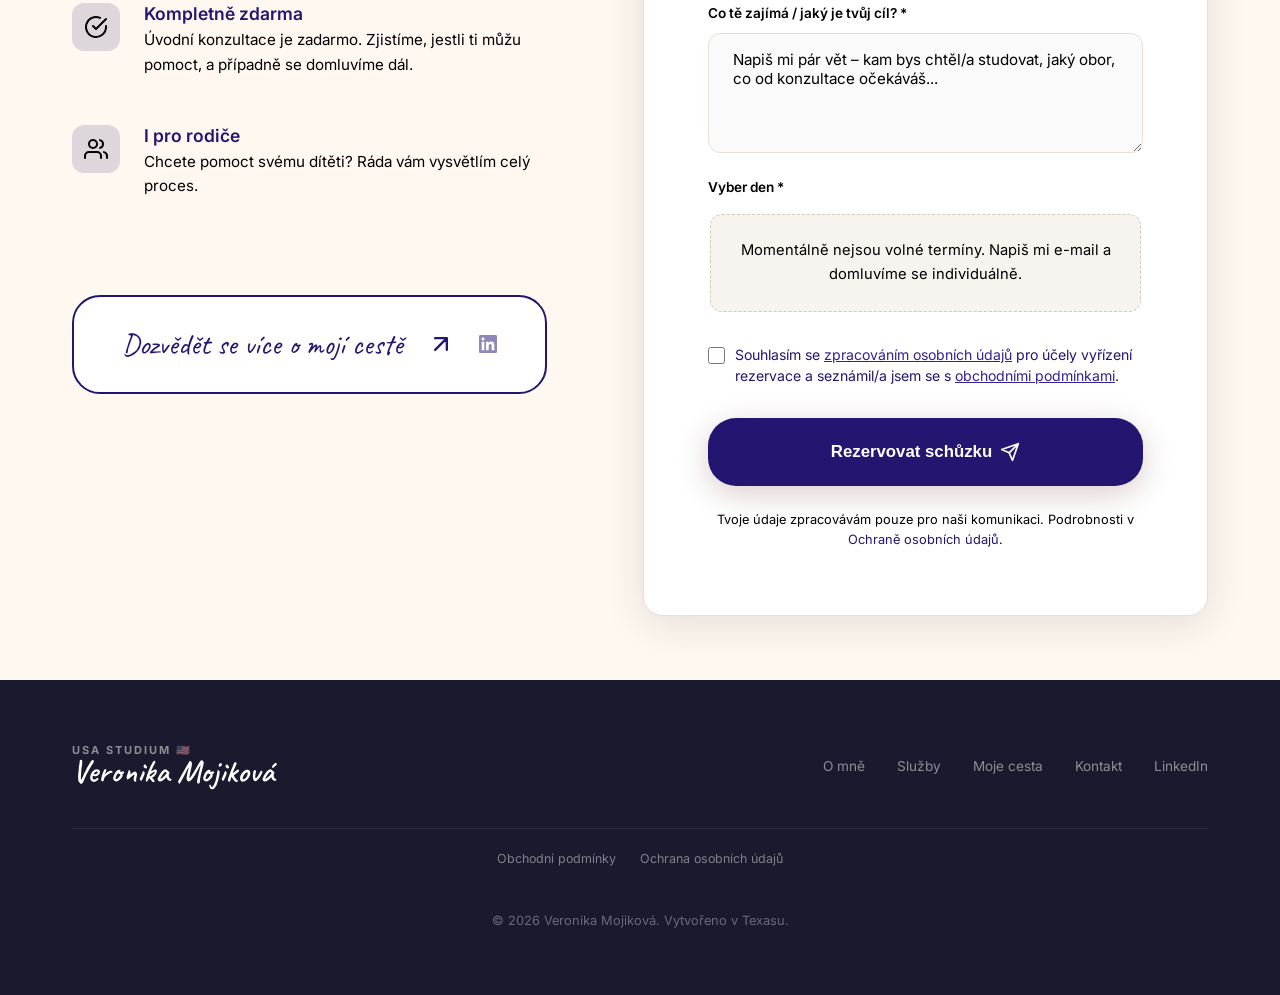
==== commit ae90a4fa: "refactor: remove cookie banner — no tracking used Site uses only strictly necessary technical storag" ====
--- a/index.html
+++ b/index.html
@@ -495,30 +495,11 @@
       <ul class="footer-legal">
         <li><a href="pravni.html#podminky" data-cz="Obchodní podmínky" data-en="Terms of service">Obchodní podmínky</a></li>
         <li><a href="pravni.html#gdpr" data-cz="Ochrana osobních údajů" data-en="Privacy policy">Ochrana osobních údajů</a></li>
-        <li><a href="pravni.html#cookies" data-cz="Cookies" data-en="Cookies">Cookies</a></li>
-        <li><a href="#" id="cookieSettingsLink" data-cz="Nastavení cookies" data-en="Cookie settings">Nastavení cookies</a></li>
       </ul>
 
       <p class="footer-copy" data-cz="© 2026 Veronika Mojiková. Vytvořeno v Texasu." data-en="© 2026 Veronika Mojiková. Made in Texas.">© 2026 Veronika Mojiková. Vytvořeno v Texasu.</p>
     </div>
   </footer>
-
-  <!-- ===== COOKIES CONSENT BANNER ===== -->
-  <div class="cookie-banner" id="cookieBanner" role="dialog" aria-label="Souhlas s cookies" aria-live="polite" hidden>
-    <div class="cookie-banner-inner">
-      <div class="cookie-banner-text">
-        <h4 data-cz="🍪 Používáme cookies" data-en="🍪 We use cookies">🍪 Používáme cookies</h4>
-        <p data-cz="Tento web používá nezbytné cookies pro správnou funkci. Pro analytiku a zlepšování webu rádi využijeme volitelné cookies – pouze s tvým souhlasem. Více v <a href='pravni.html#cookies'>Zásadách cookies</a>." data-en="This site uses necessary cookies to function. With your consent we'd also like to use optional cookies for analytics. Read our <a href='pravni.html#cookies'>Cookie policy</a>.">
-          Tento web používá nezbytné cookies pro správnou funkci. Pro analytiku a zlepšování webu rádi využijeme volitelné cookies – pouze s tvým souhlasem. Více v <a href="pravni.html#cookies">Zásadách cookies</a>.
-        </p>
-      </div>
-      <div class="cookie-banner-actions">
-        <button type="button" class="cookie-btn cookie-btn-reject" id="cookieReject" data-cz="Odmítnout vše" data-en="Reject all">Odmítnout vše</button>
-        <button type="button" class="cookie-btn cookie-btn-necessary" id="cookieNecessary" data-cz="Jen nezbytné" data-en="Necessary only">Jen nezbytné</button>
-        <button type="button" class="cookie-btn cookie-btn-accept" id="cookieAccept" data-cz="Přijmout vše" data-en="Accept all">Přijmout vše</button>
-      </div>
-    </div>
-  </div>
 
   <!-- Supabase -->
   <script src="https://cdn.jsdelivr.net/npm/@supabase/supabase-js@2"></script>
--- a/style.css
+++ b/style.css
@@ -1573,127 +1573,6 @@
 
 .consent-check a:hover {
   color: var(--maroon);
-}
-
-/* ===== COOKIE BANNER ===== */
-.cookie-banner {
-  position: fixed;
-  bottom: 16px;
-  left: 16px;
-  right: 16px;
-  max-width: 960px;
-  margin: 0 auto;
-  background: var(--cream);
-  border: 2px solid var(--maroon);
-  border-radius: 16px;
-  box-shadow: 0 20px 60px rgba(36, 21, 113, 0.25);
-  padding: 20px 26px;
-  z-index: 9999;
-  animation: cookieSlideIn 0.4s ease-out;
-}
-
-.cookie-banner[hidden] {
-  display: none;
-}
-
-@keyframes cookieSlideIn {
-  from { transform: translateY(30px); opacity: 0; }
-  to { transform: translateY(0); opacity: 1; }
-}
-
-.cookie-banner-inner {
-  display: flex;
-  align-items: center;
-  justify-content: space-between;
-  gap: 24px;
-  flex-wrap: wrap;
-}
-
-.cookie-banner-text {
-  flex: 1;
-  min-width: 240px;
-}
-
-.cookie-banner-text h4 {
-  font-family: 'Playfair Display', serif;
-  font-size: 1.1rem;
-  color: var(--maroon);
-  margin-bottom: 6px;
-  font-weight: 600;
-}
-
-.cookie-banner-text p {
-  font-size: 0.88rem;
-  color: #3a2d6f;
-  line-height: 1.5;
-  margin: 0;
-}
-
-.cookie-banner-text a {
-  color: var(--maroon);
-  text-decoration: underline;
-  font-weight: 500;
-}
-
-.cookie-banner-actions {
-  display: flex;
-  gap: 8px;
-  flex-wrap: wrap;
-}
-
-.cookie-btn {
-  padding: 10px 18px;
-  border-radius: 8px;
-  font-size: 0.86rem;
-  font-weight: 600;
-  cursor: pointer;
-  transition: all var(--transition-fast);
-  border: 1.5px solid var(--maroon);
-  font-family: inherit;
-}
-
-.cookie-btn-reject {
-  background: transparent;
-  color: var(--maroon);
-}
-
-.cookie-btn-reject:hover {
-  background: rgba(36, 21, 113, 0.06);
-}
-
-.cookie-btn-necessary {
-  background: transparent;
-  color: var(--maroon);
-}
-
-.cookie-btn-necessary:hover {
-  background: rgba(36, 21, 113, 0.06);
-}
-
-.cookie-btn-accept {
-  background: var(--maroon);
-  color: var(--cream);
-}
-
-.cookie-btn-accept:hover {
-  background: var(--maroon-dark);
-}
-
-@media (max-width: 680px) {
-  .cookie-banner {
-    padding: 16px 18px;
-    left: 8px;
-    right: 8px;
-    bottom: 8px;
-  }
-  .cookie-banner-actions {
-    width: 100%;
-  }
-  .cookie-btn {
-    flex: 1;
-    padding: 10px 8px;
-    font-size: 0.78rem;
-  }
 }
 
 /* ===== ANIMATIONS ===== */
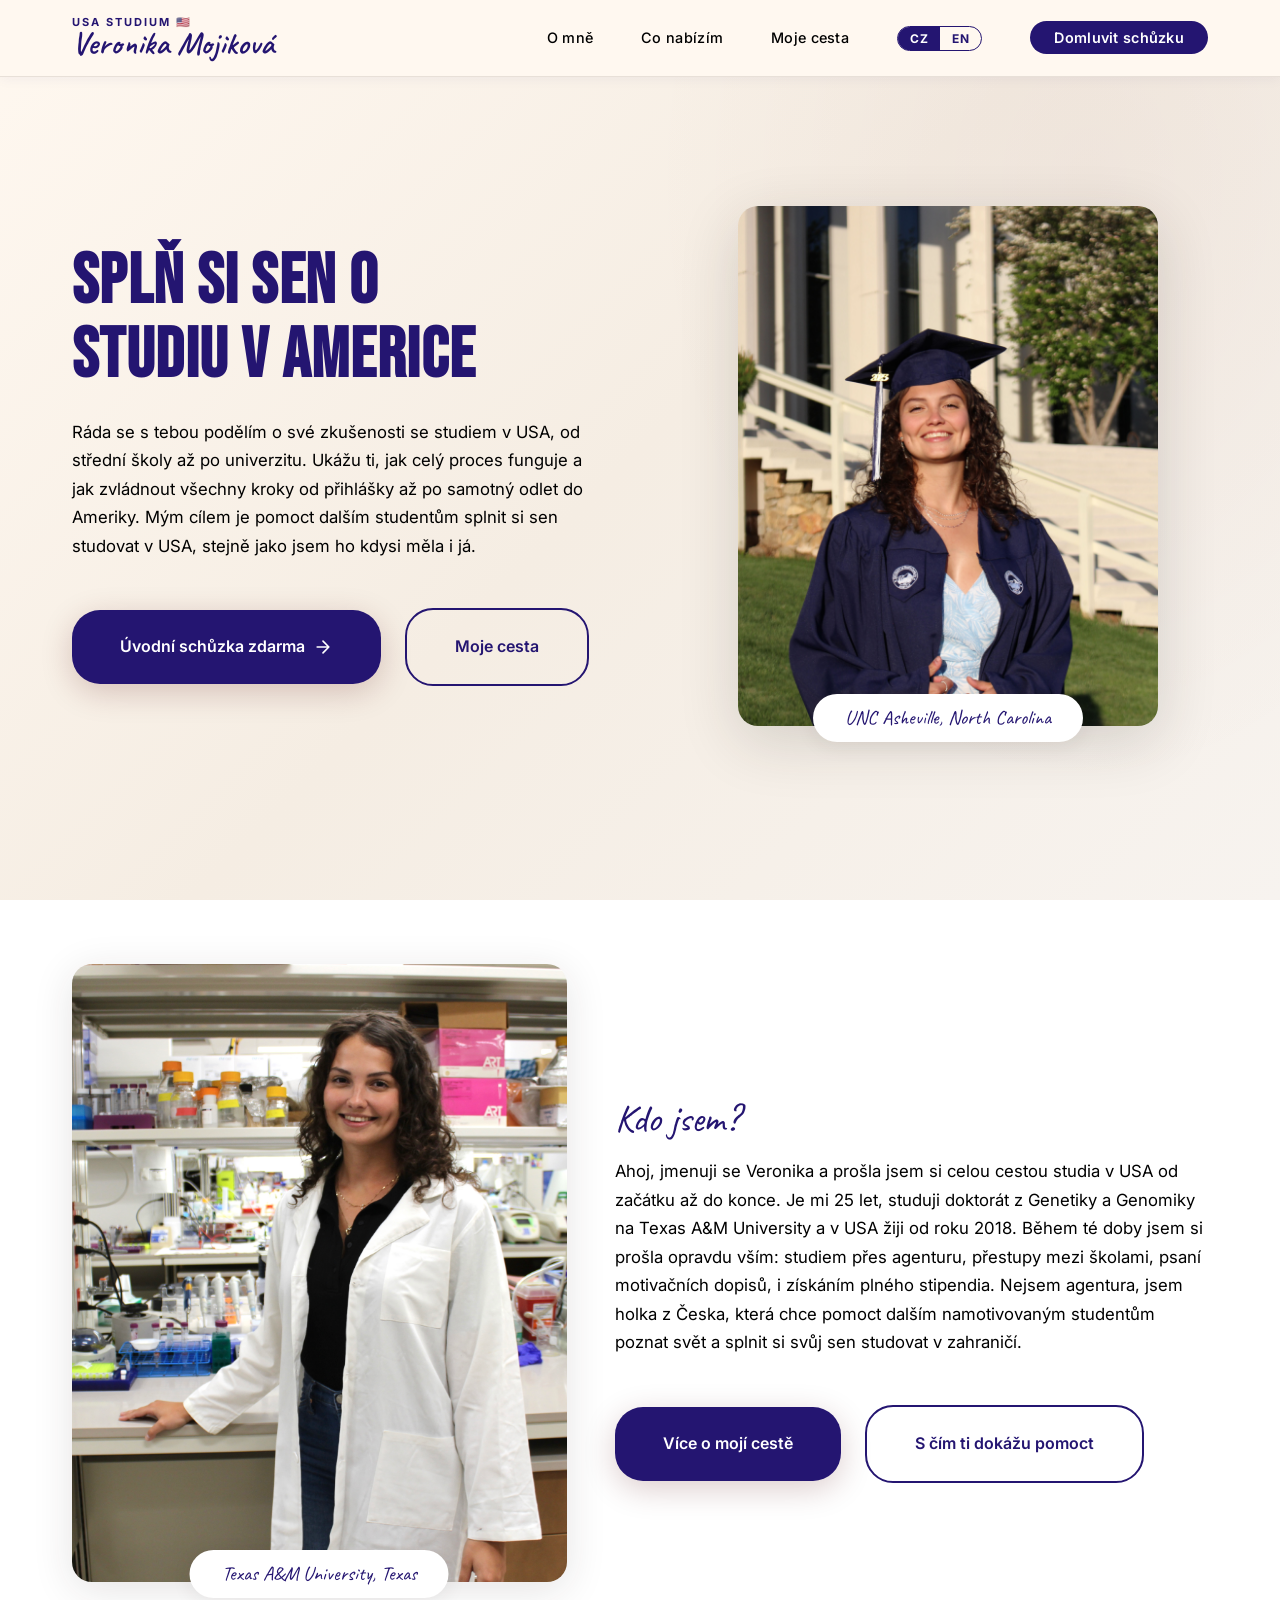
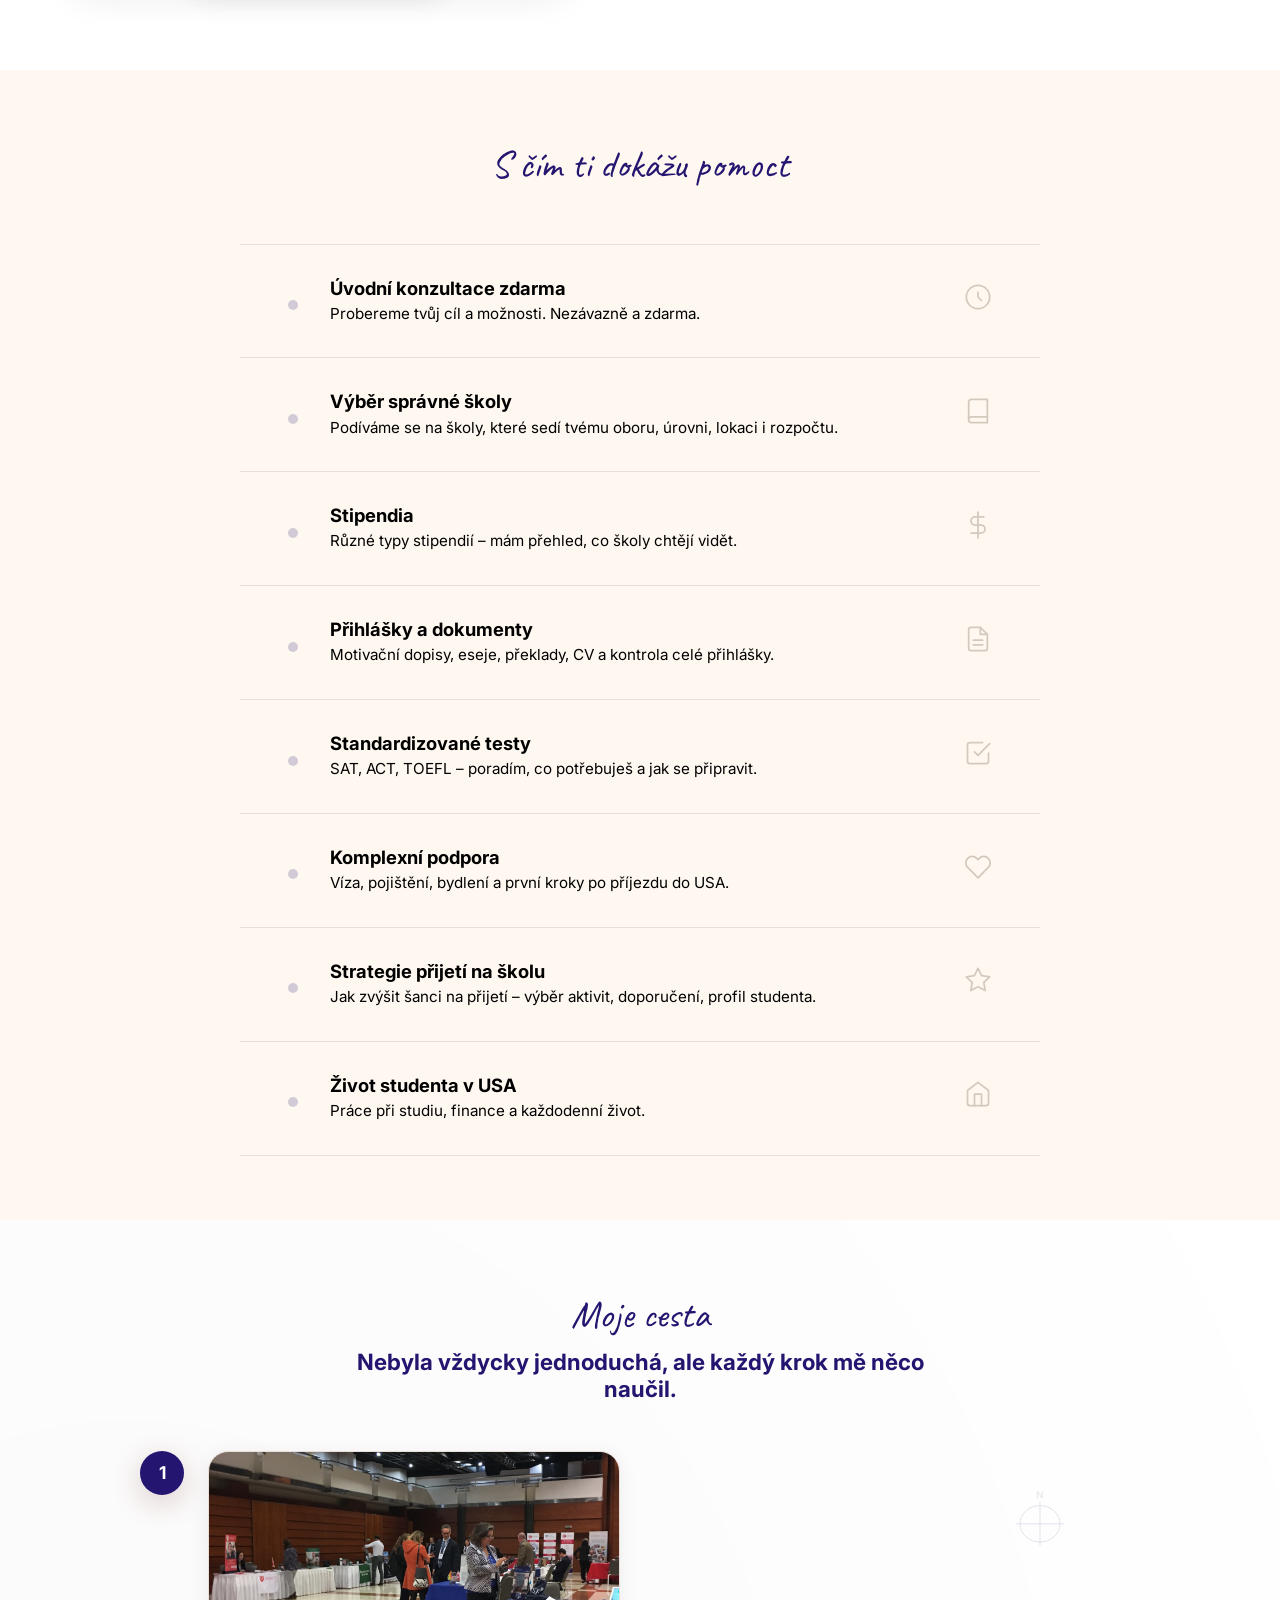
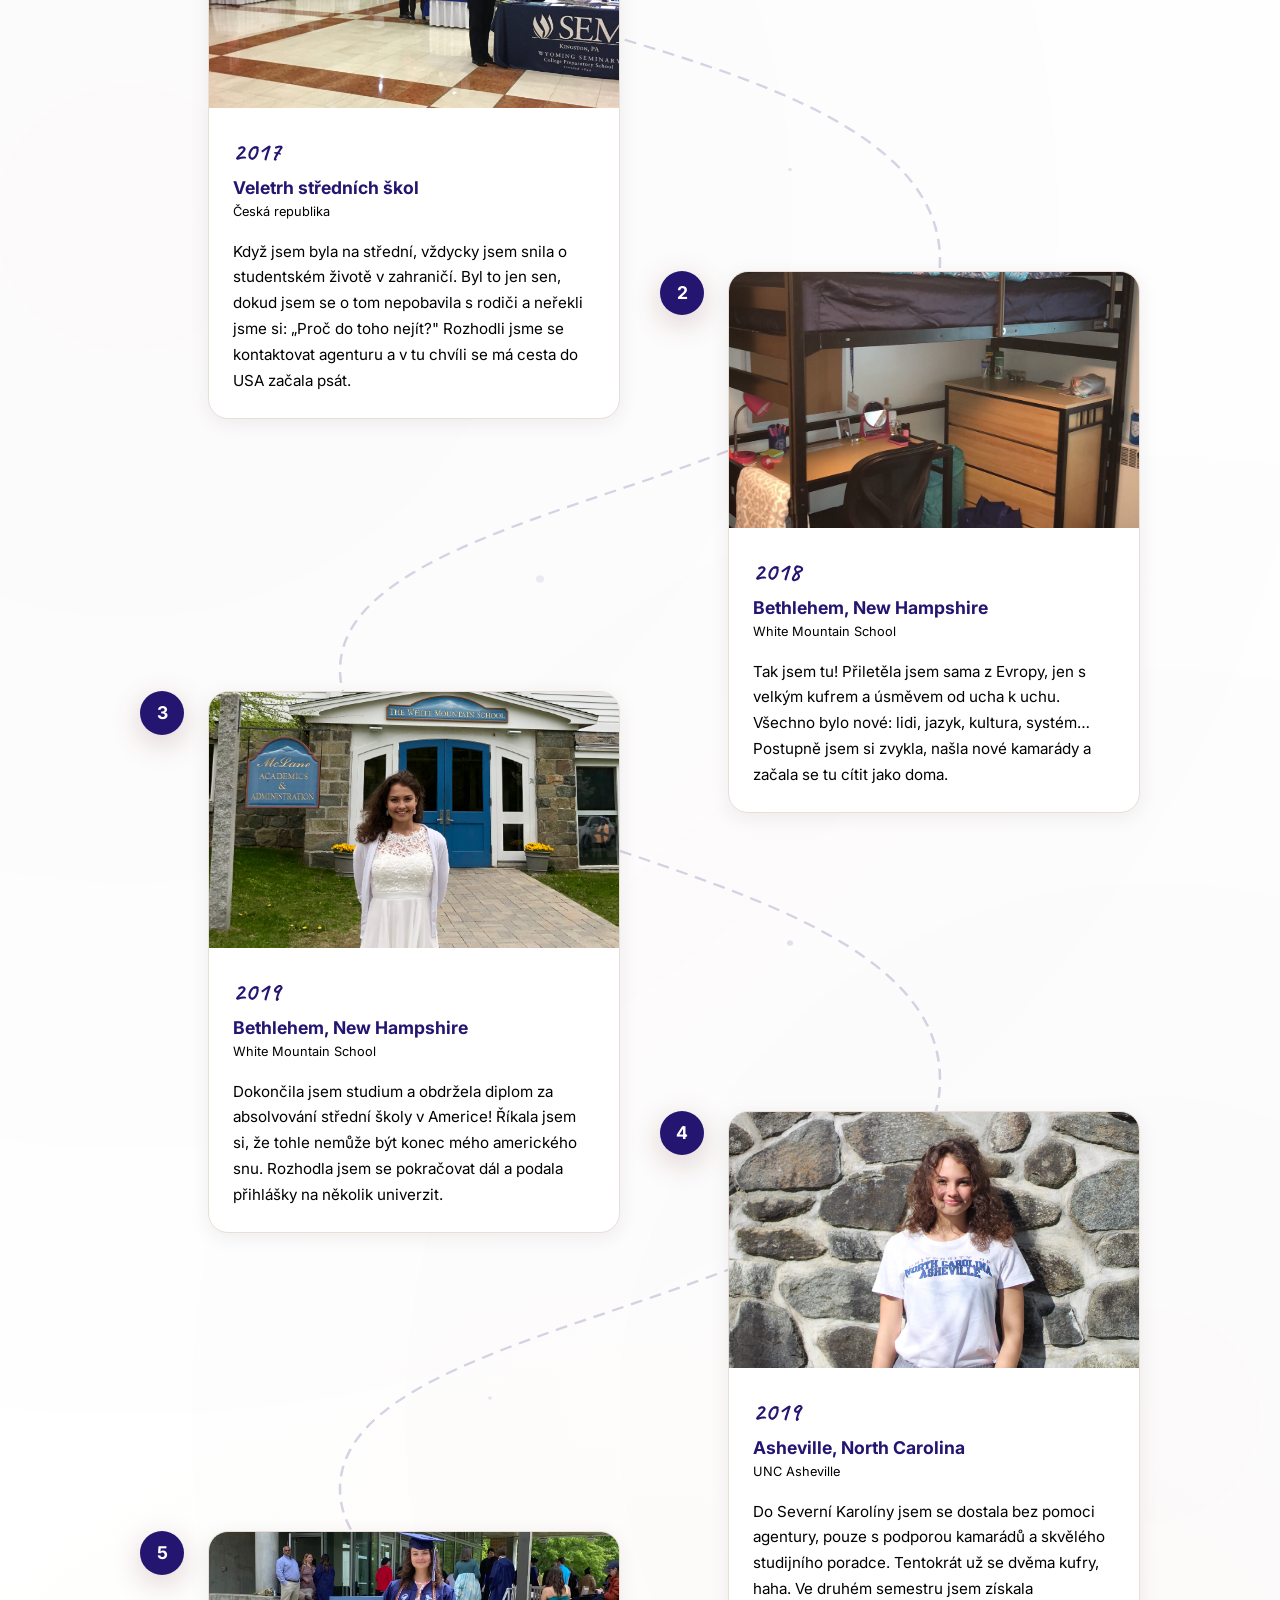
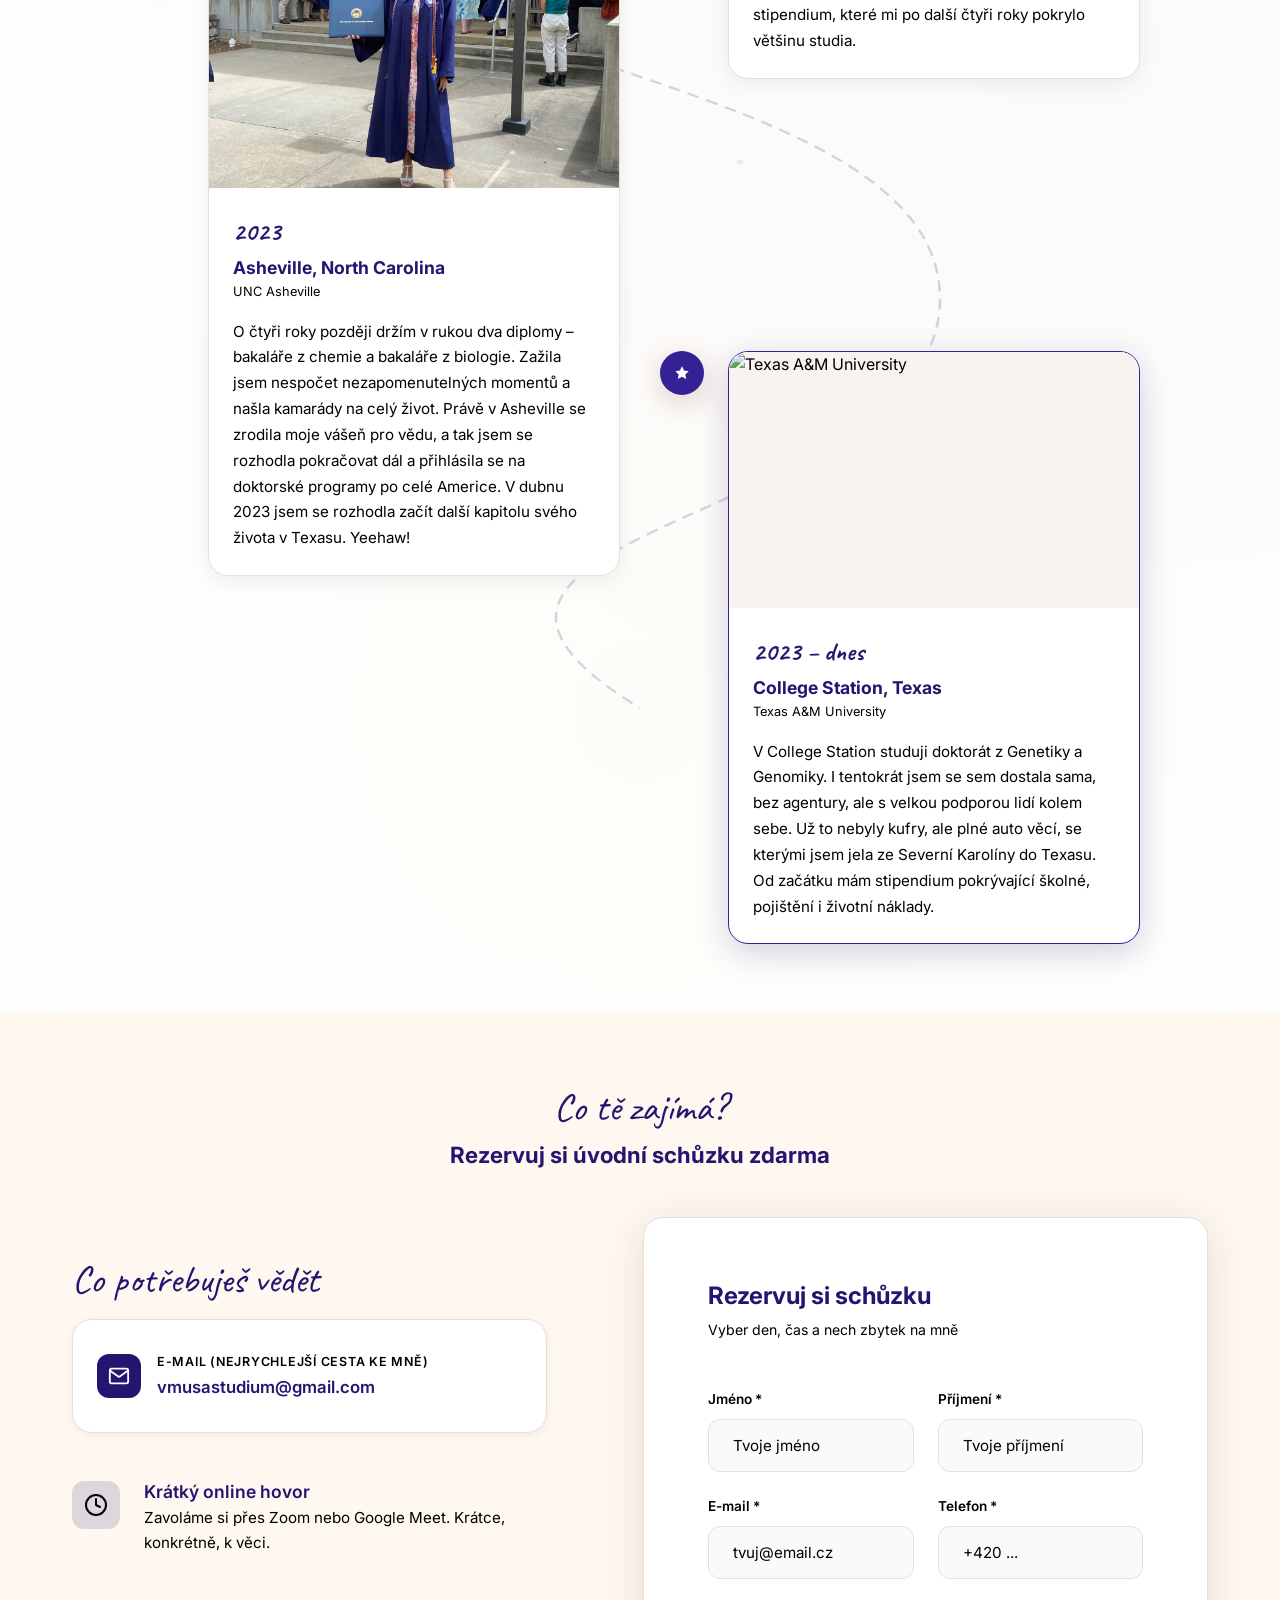
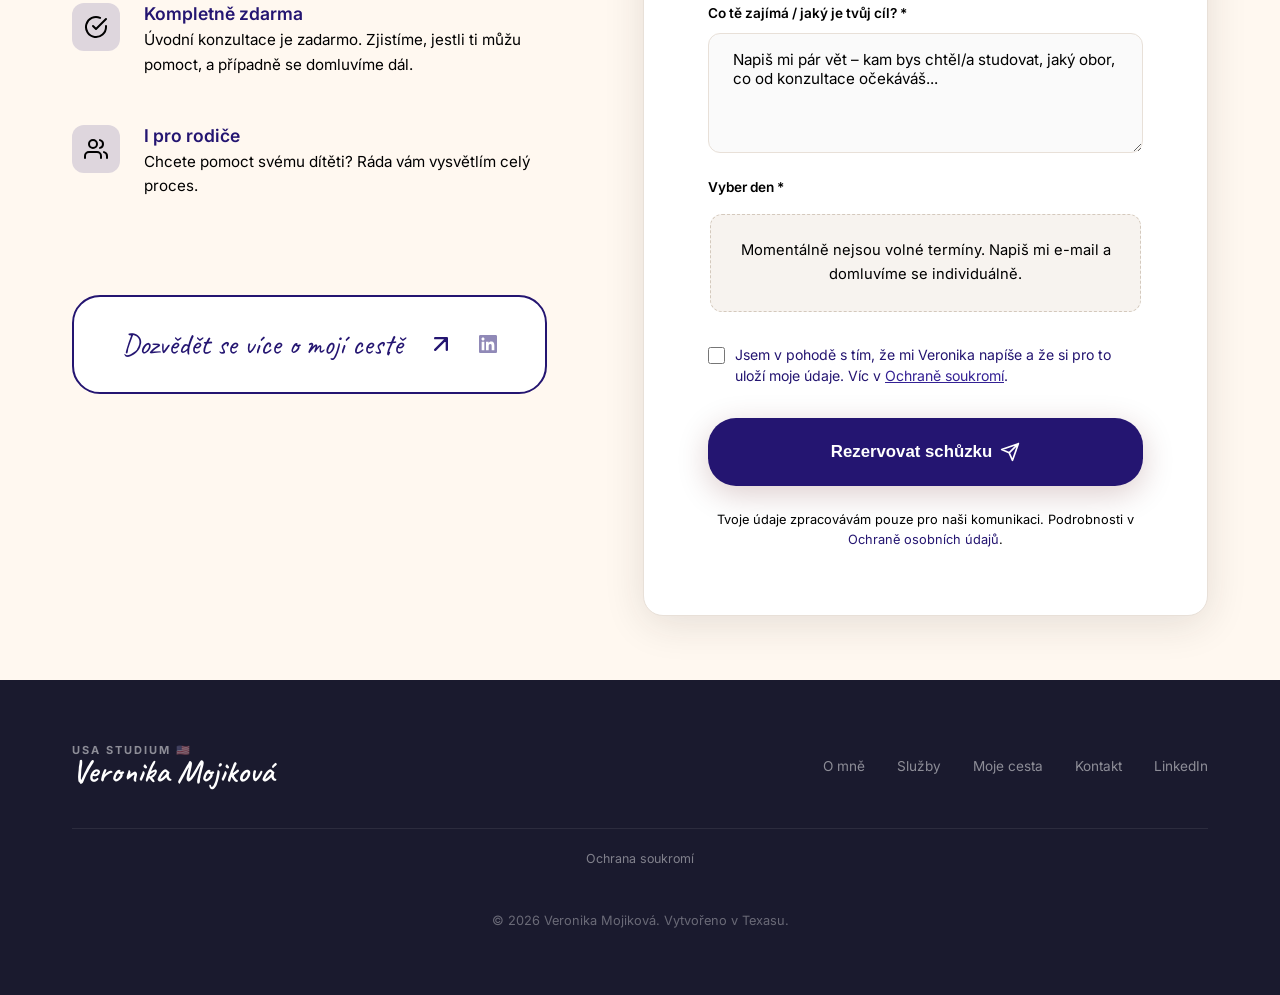
==== commit 7cc878ab: "refactor: drop terms, simplify privacy to friendly one-pager Free booking — no paid transaction, so " ====
--- a/index.html
+++ b/index.html
@@ -446,8 +446,8 @@
             <div class="form-consent">
               <label class="consent-check">
                 <input type="checkbox" id="gdprConsent" name="gdprConsent" required>
-                <span data-cz="Souhlasím se <a href='pravni.html#gdpr' target='_blank' rel='noopener'>zpracováním osobních údajů</a> pro účely vyřízení rezervace a seznámil/a jsem se s <a href='pravni.html#podminky' target='_blank' rel='noopener'>obchodními podmínkami</a>." data-en="I agree with the <a href='pravni.html#gdpr' target='_blank' rel='noopener'>processing of my personal data</a> for the purpose of handling this booking and I've read the <a href='pravni.html#podminky' target='_blank' rel='noopener'>terms of service</a>.">
-                  Souhlasím se <a href="pravni.html#gdpr" target="_blank" rel="noopener">zpracováním osobních údajů</a> pro účely vyřízení rezervace a seznámil/a jsem se s <a href="pravni.html#podminky" target="_blank" rel="noopener">obchodními podmínkami</a>.
+                <span data-cz="Jsem v pohodě s tím, že mi Veronika napíše a že si pro to uloží moje údaje. Víc v <a href='pravni.html' target='_blank' rel='noopener'>Ochraně soukromí</a>." data-en="I'm fine with Veronika contacting me and storing my details for that. More in <a href='pravni.html' target='_blank' rel='noopener'>Privacy</a>.">
+                  Jsem v pohodě s tím, že mi Veronika napíše a že si pro to uloží moje údaje. Víc v <a href="pravni.html" target="_blank" rel="noopener">Ochraně soukromí</a>.
                 </span>
               </label>
             </div>
@@ -493,8 +493,7 @@
       </ul>
 
       <ul class="footer-legal">
-        <li><a href="pravni.html#podminky" data-cz="Obchodní podmínky" data-en="Terms of service">Obchodní podmínky</a></li>
-        <li><a href="pravni.html#gdpr" data-cz="Ochrana osobních údajů" data-en="Privacy policy">Ochrana osobních údajů</a></li>
+        <li><a href="pravni.html" data-cz="Ochrana soukromí" data-en="Privacy">Ochrana soukromí</a></li>
       </ul>
 
       <p class="footer-copy" data-cz="© 2026 Veronika Mojiková. Vytvořeno v Texasu." data-en="© 2026 Veronika Mojiková. Made in Texas.">© 2026 Veronika Mojiková. Vytvořeno v Texasu.</p>
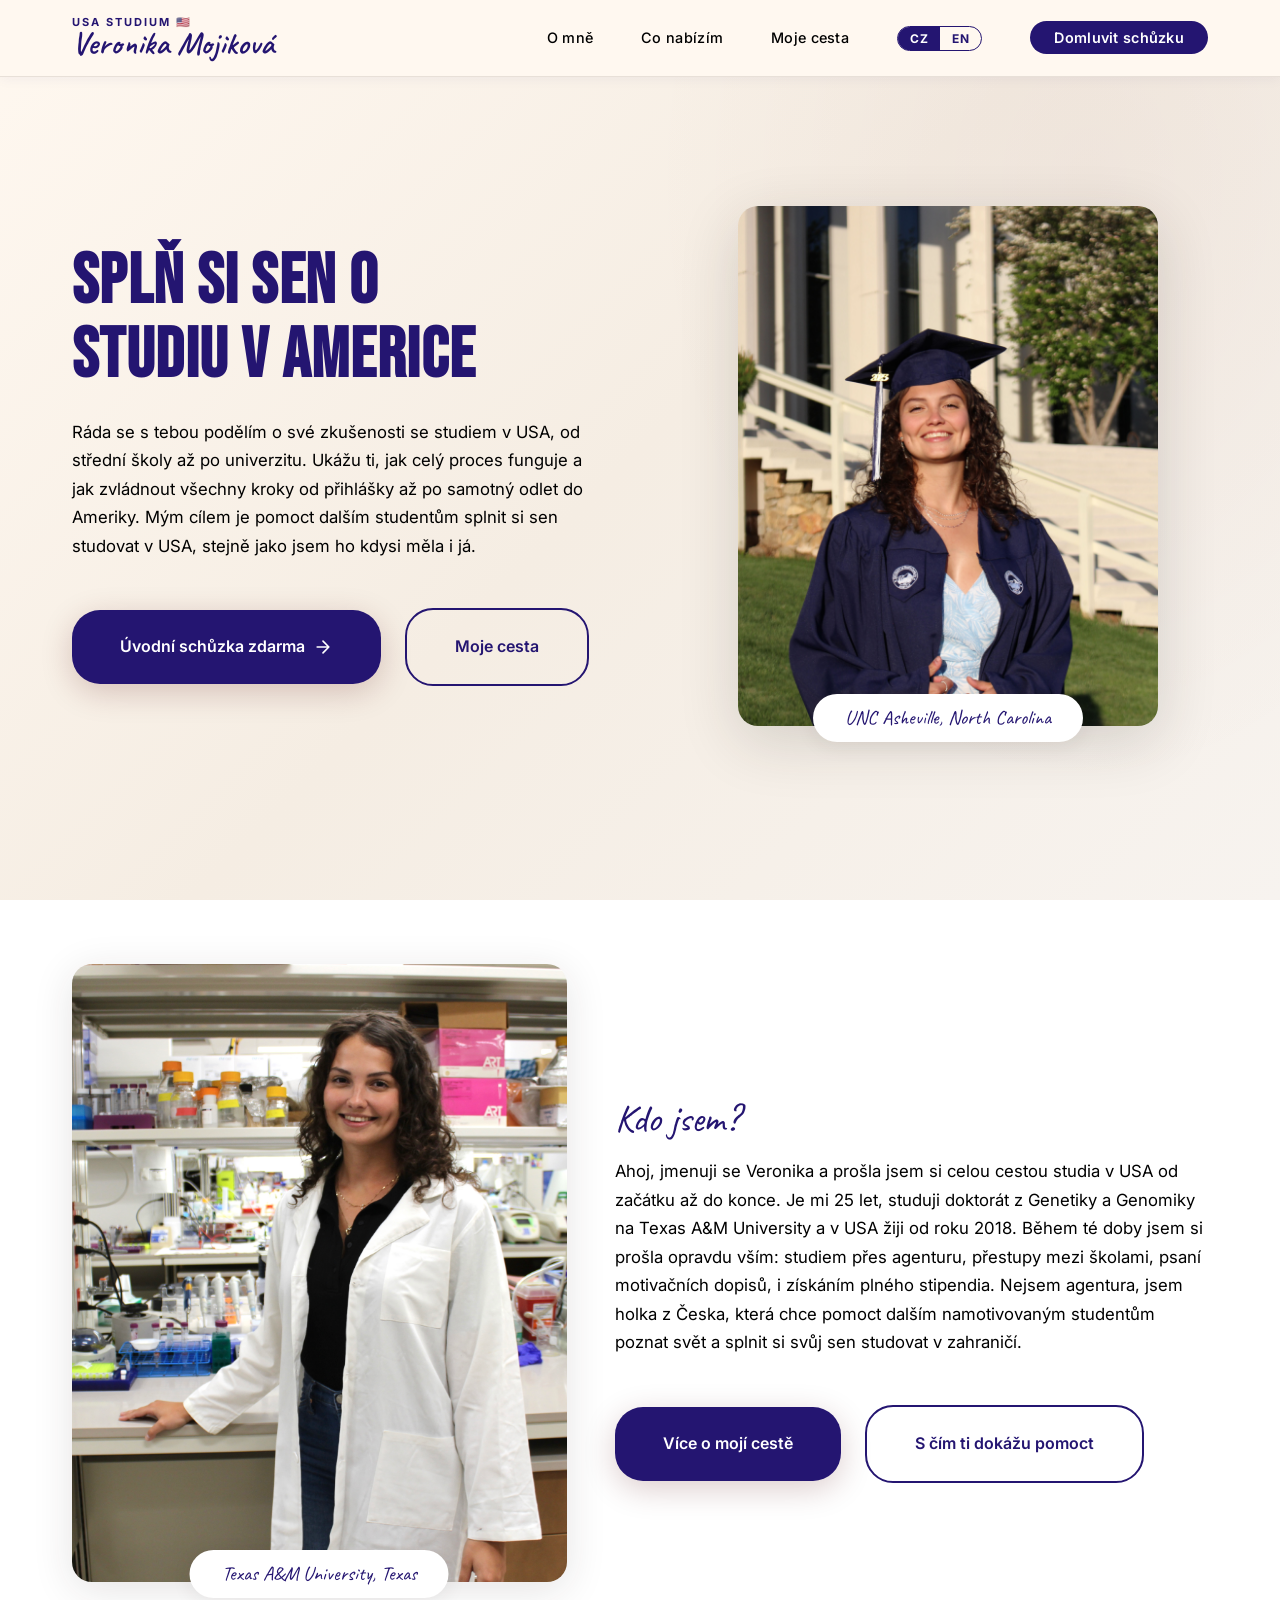
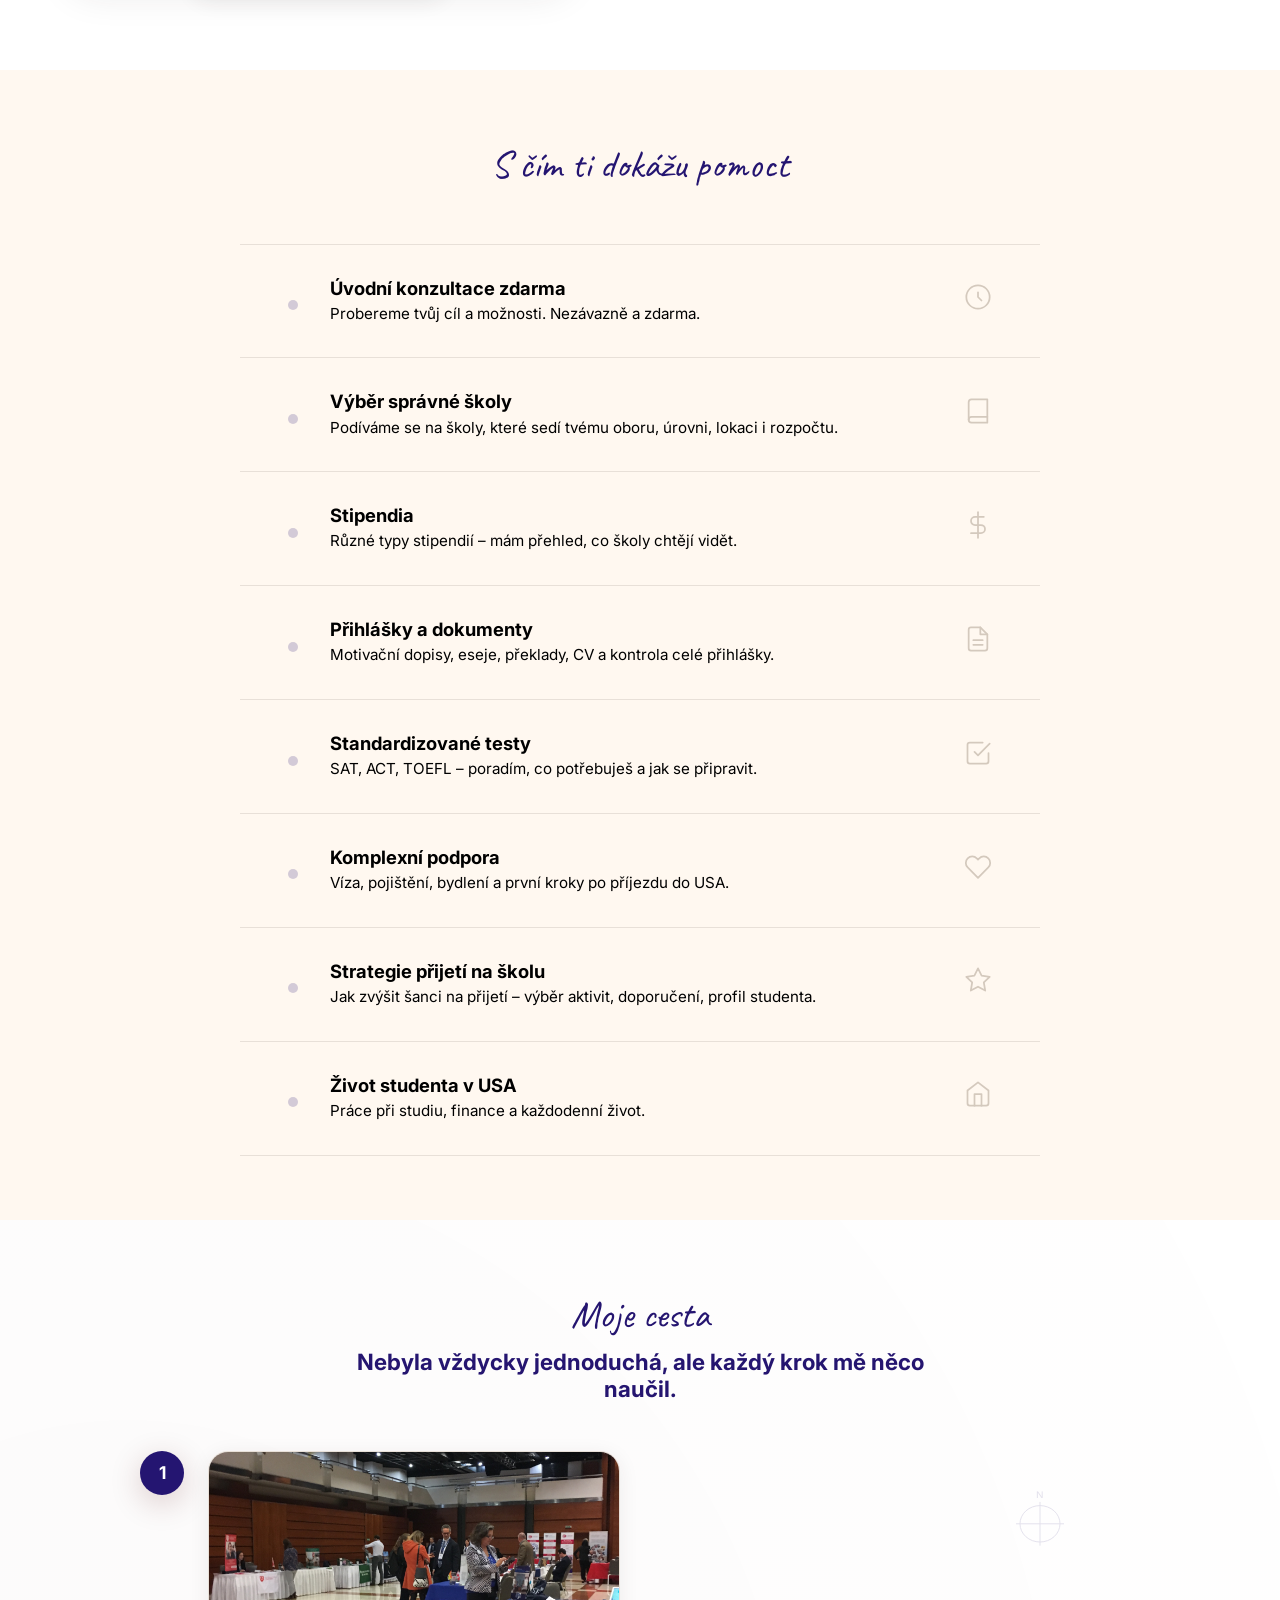
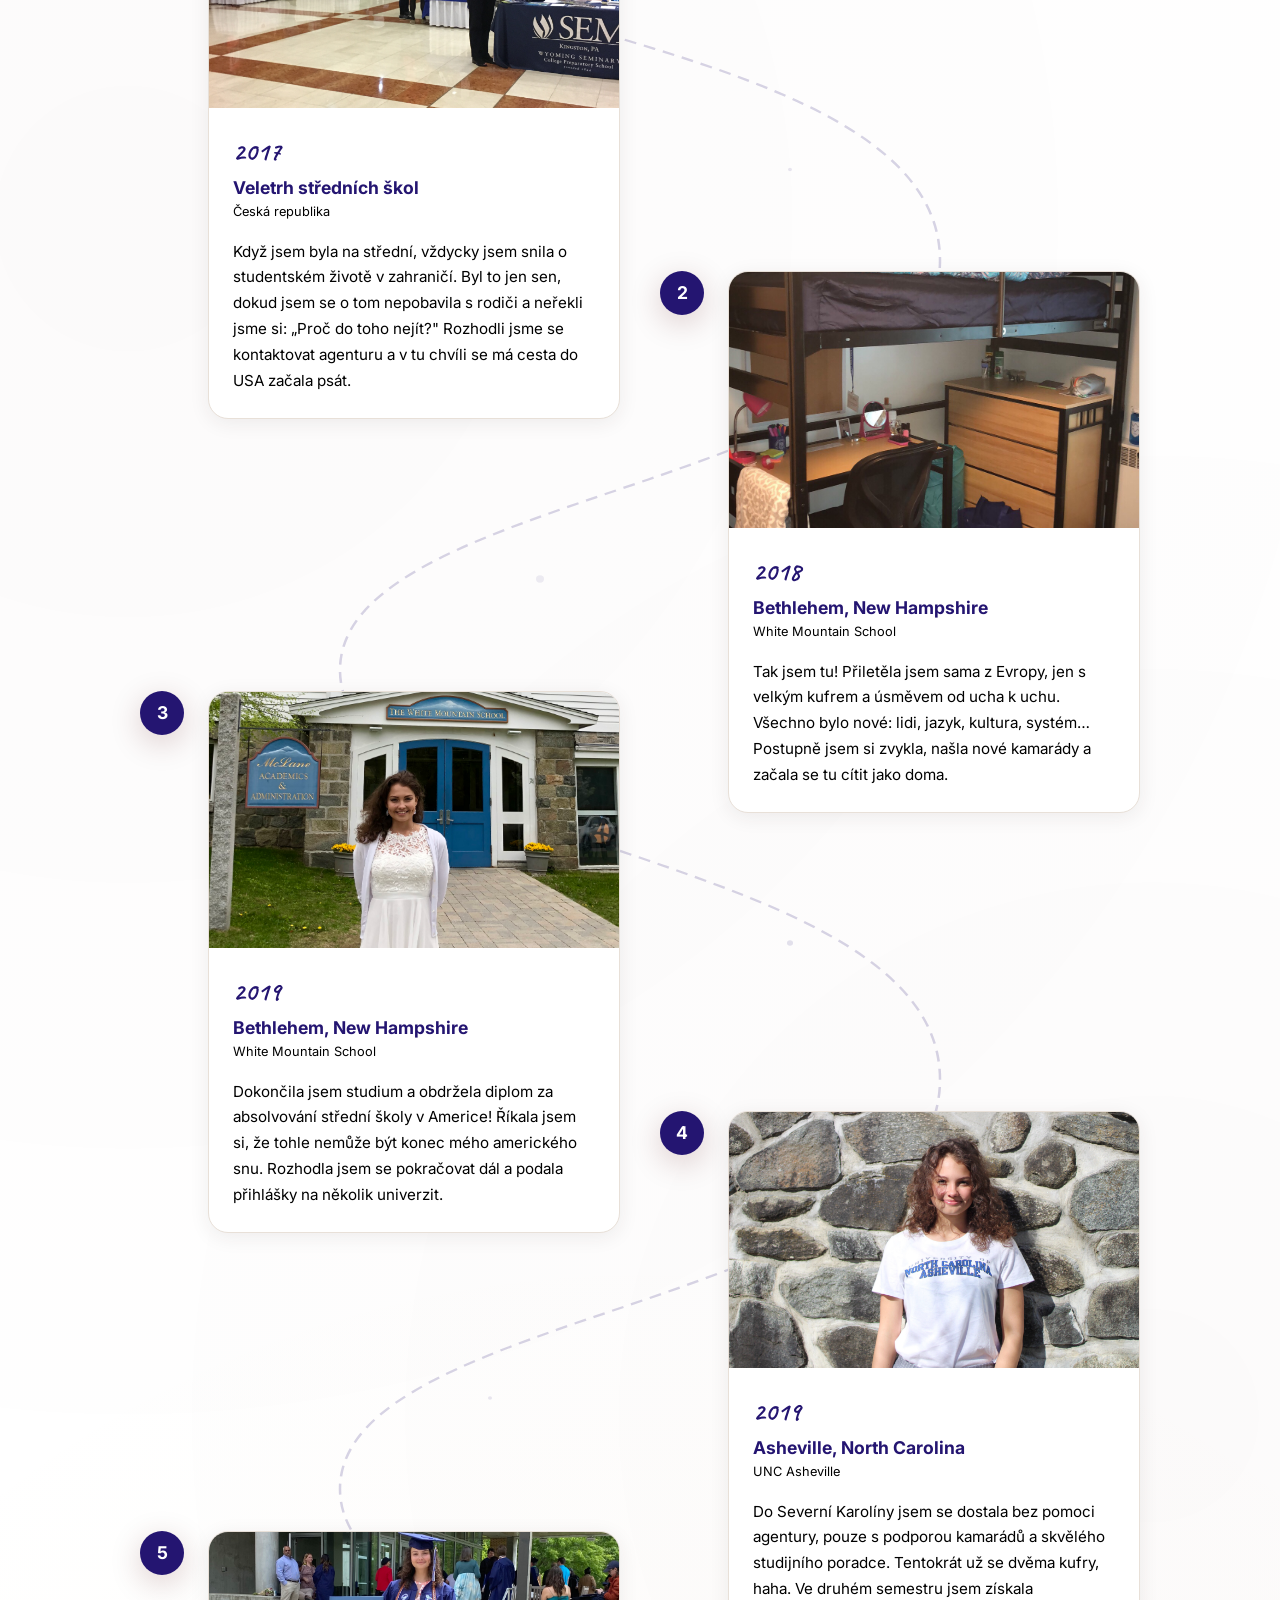
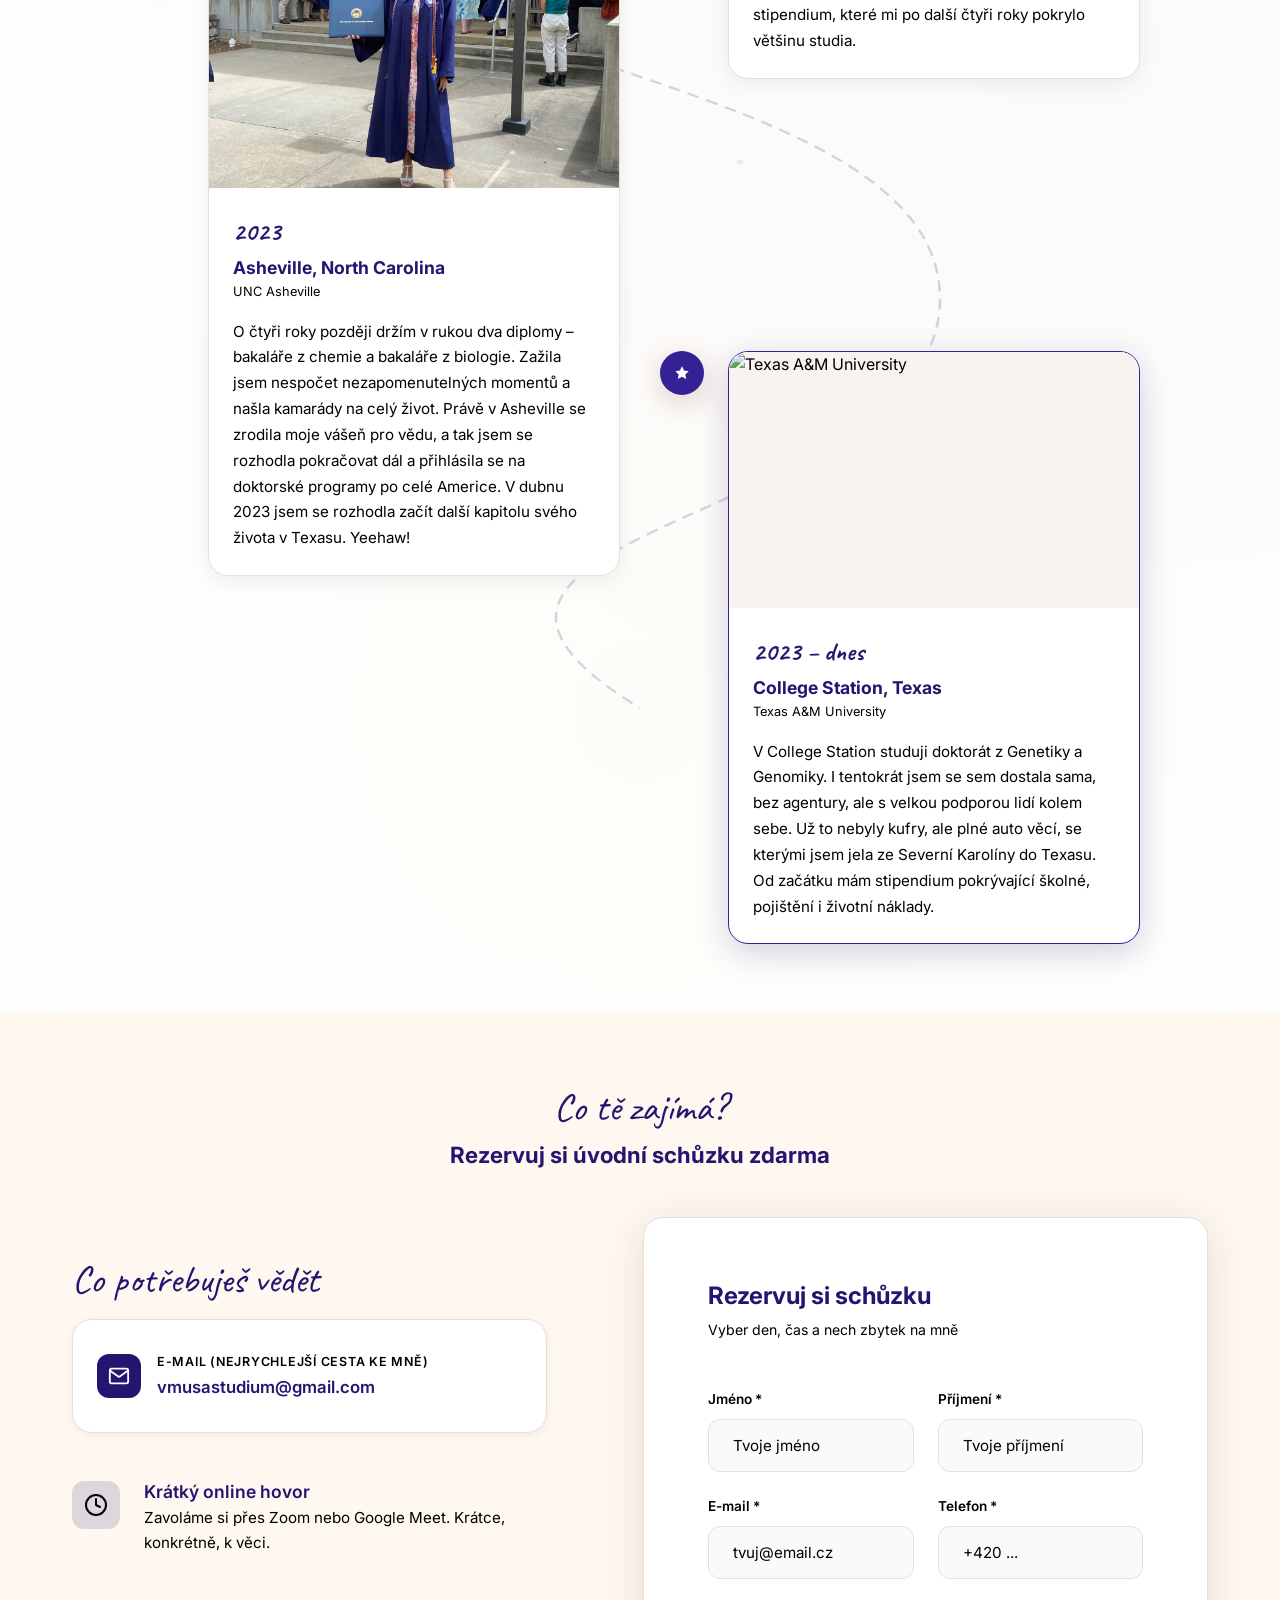
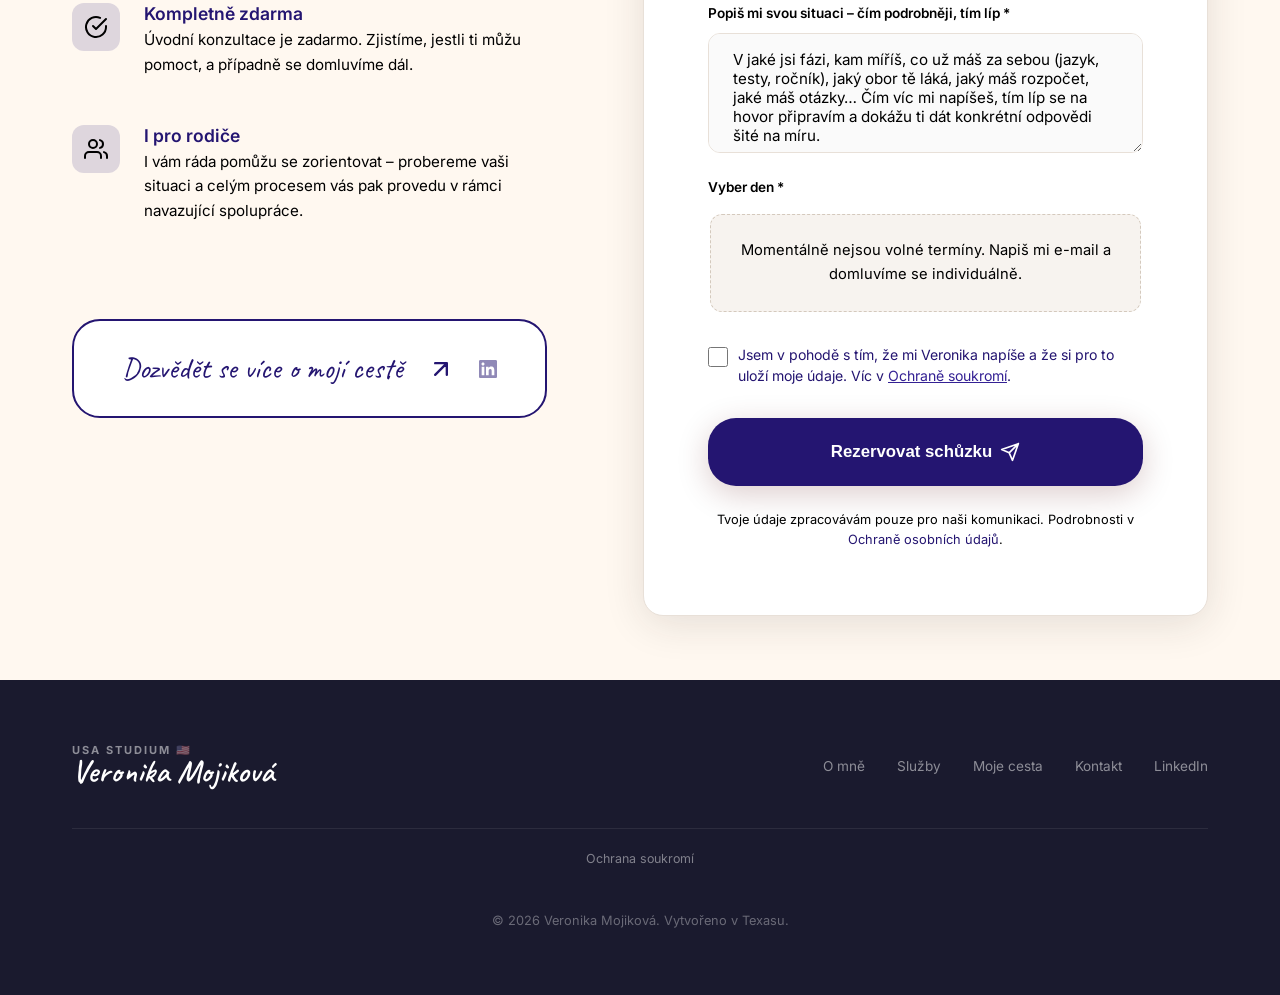
==== commit 1b4c8316: "copy: rewrite form prompt + parents card - Form question asks for detailed situation so Veronika can" ====
--- a/index.html
+++ b/index.html
@@ -386,7 +386,7 @@
             <div class="contact-info-icon"><svg width="24" height="24" viewBox="0 0 24 24" fill="none" stroke="currentColor" stroke-width="2" stroke-linecap="round" stroke-linejoin="round"><path d="M17 21v-2a4 4 0 0 0-4-4H5a4 4 0 0 0-4 4v2"/><circle cx="9" cy="7" r="4"/><path d="M23 21v-2a4 4 0 0 0-3-3.87"/><path d="M16 3.13a4 4 0 0 1 0 7.75"/></svg></div>
             <div>
               <h4 data-cz="I pro rodiče" data-en="For parents too">I pro rodiče</h4>
-              <p data-cz="Chcete pomoct svému dítěti? Ráda vám vysvětlím celý proces." data-en="Want to help your child study in the USA? I'd gladly explain the whole process.">Chcete pomoct svému dítěti? Ráda vám vysvětlím celý proces.</p>
+              <p data-cz="I vám ráda pomůžu se zorientovat – probereme vaši situaci a celým procesem vás pak provedu v rámci navazující spolupráce." data-en="I'm here for you too – on the call we'll go through your situation, and I'll guide you through the whole process in our follow-up work together.">I vám ráda pomůžu se zorientovat – probereme vaši situaci a celým procesem vás pak provedu v rámci navazující spolupráce.</p>
             </div>
           </div>
           
@@ -424,8 +424,8 @@
               </div>
               
               <div class="form-group full-width">
-                <label for="goal" data-cz="Co tě zajímá / jaký je tvůj cíl? *" data-en="What are you interested in / what's your goal? *">Co tě zajímá / jaký je tvůj cíl? *</label>
-                <textarea id="goal" name="goal" placeholder="Napiš mi pár vět – kam bys chtěl/a studovat, jaký obor, co od konzultace očekáváš..." data-cz-ph="Napiš mi pár vět – kam bys chtěl/a studovat, jaký obor..." data-en-ph="Tell me in a few words – where you want to study, which major..." required></textarea>
+                <label for="goal" data-cz="Popiš mi svou situaci – čím podrobněji, tím líp *" data-en="Describe your situation – the more detail, the better *">Popiš mi svou situaci – čím podrobněji, tím líp *</label>
+                <textarea id="goal" name="goal" placeholder="V jaké jsi fázi, kam míříš, co už máš za sebou (jazyk, testy, ročník), jaký obor tě láká, jaký máš rozpočet, jaké máš otázky… Čím víc mi napíšeš, tím líp se na hovor připravím a dokážu ti dát konkrétní odpovědi šité na míru." data-cz-ph="V jaké jsi fázi, kam míříš, co už máš za sebou (jazyk, testy, ročník), jaký obor tě láká, jaký máš rozpočet, jaké máš otázky… Čím víc mi napíšeš, tím líp se na hovor připravím a dokážu ti dát konkrétní odpovědi šité na míru." data-en-ph="What stage are you in, where do you want to go, what do you have under your belt (language, tests, grade), what major attracts you, what's your budget, what questions do you have… The more you tell me, the better I can prepare and give you tailored answers." required></textarea>
               </div>
               
               <div class="form-group full-width">
--- a/style.css
+++ b/style.css
@@ -268,7 +268,11 @@
   background: none;
   border: none;
   cursor: pointer;
-  padding: var(--space-sm);
+  padding: 12px;
+  min-width: 48px;
+  min-height: 48px;
+  align-items: center;
+  justify-content: center;
 }
 
 .nav-mobile-toggle span {
@@ -1559,11 +1563,23 @@
 
 .consent-check input[type="checkbox"] {
   margin-top: 3px;
-  width: 17px;
-  height: 17px;
+  width: 20px;
+  height: 20px;
   accent-color: var(--maroon);
   cursor: pointer;
   flex-shrink: 0;
+}
+
+/* Bigger tap area around the checkbox on touch devices */
+@media (hover: none) and (pointer: coarse) {
+  .consent-check {
+    padding: 10px 0;
+  }
+  .consent-check input[type="checkbox"] {
+    width: 22px;
+    height: 22px;
+    margin-top: 1px;
+  }
 }
 
 .consent-check a {
@@ -2109,12 +2125,41 @@
   .footer-links {
     gap: var(--space-md);
   }
-  
+
   .footer-links a {
     font-size: 0.8rem;
   }
-  
+
   .footer-copy {
     font-size: 0.72rem;
   }
-}
+
+  .footer-legal {
+    gap: var(--space-sm) var(--space-md);
+    padding-top: var(--space-sm);
+    margin-top: var(--space-sm);
+  }
+
+  .footer-legal a {
+    font-size: 0.75rem;
+  }
+
+  /* Consent checkbox on very small screens */
+  .consent-check {
+    font-size: 0.92rem;
+    line-height: 1.55;
+  }
+
+  /* Slot picker – comfortable scrolling on tiny screens */
+  .slot-picker {
+    gap: 6px;
+    padding-bottom: 6px;
+  }
+  .slot-picker::-webkit-scrollbar {
+    height: 6px;
+  }
+  .slot-picker::-webkit-scrollbar-thumb {
+    background: rgba(36, 21, 113, 0.25);
+    border-radius: 3px;
+  }
+}
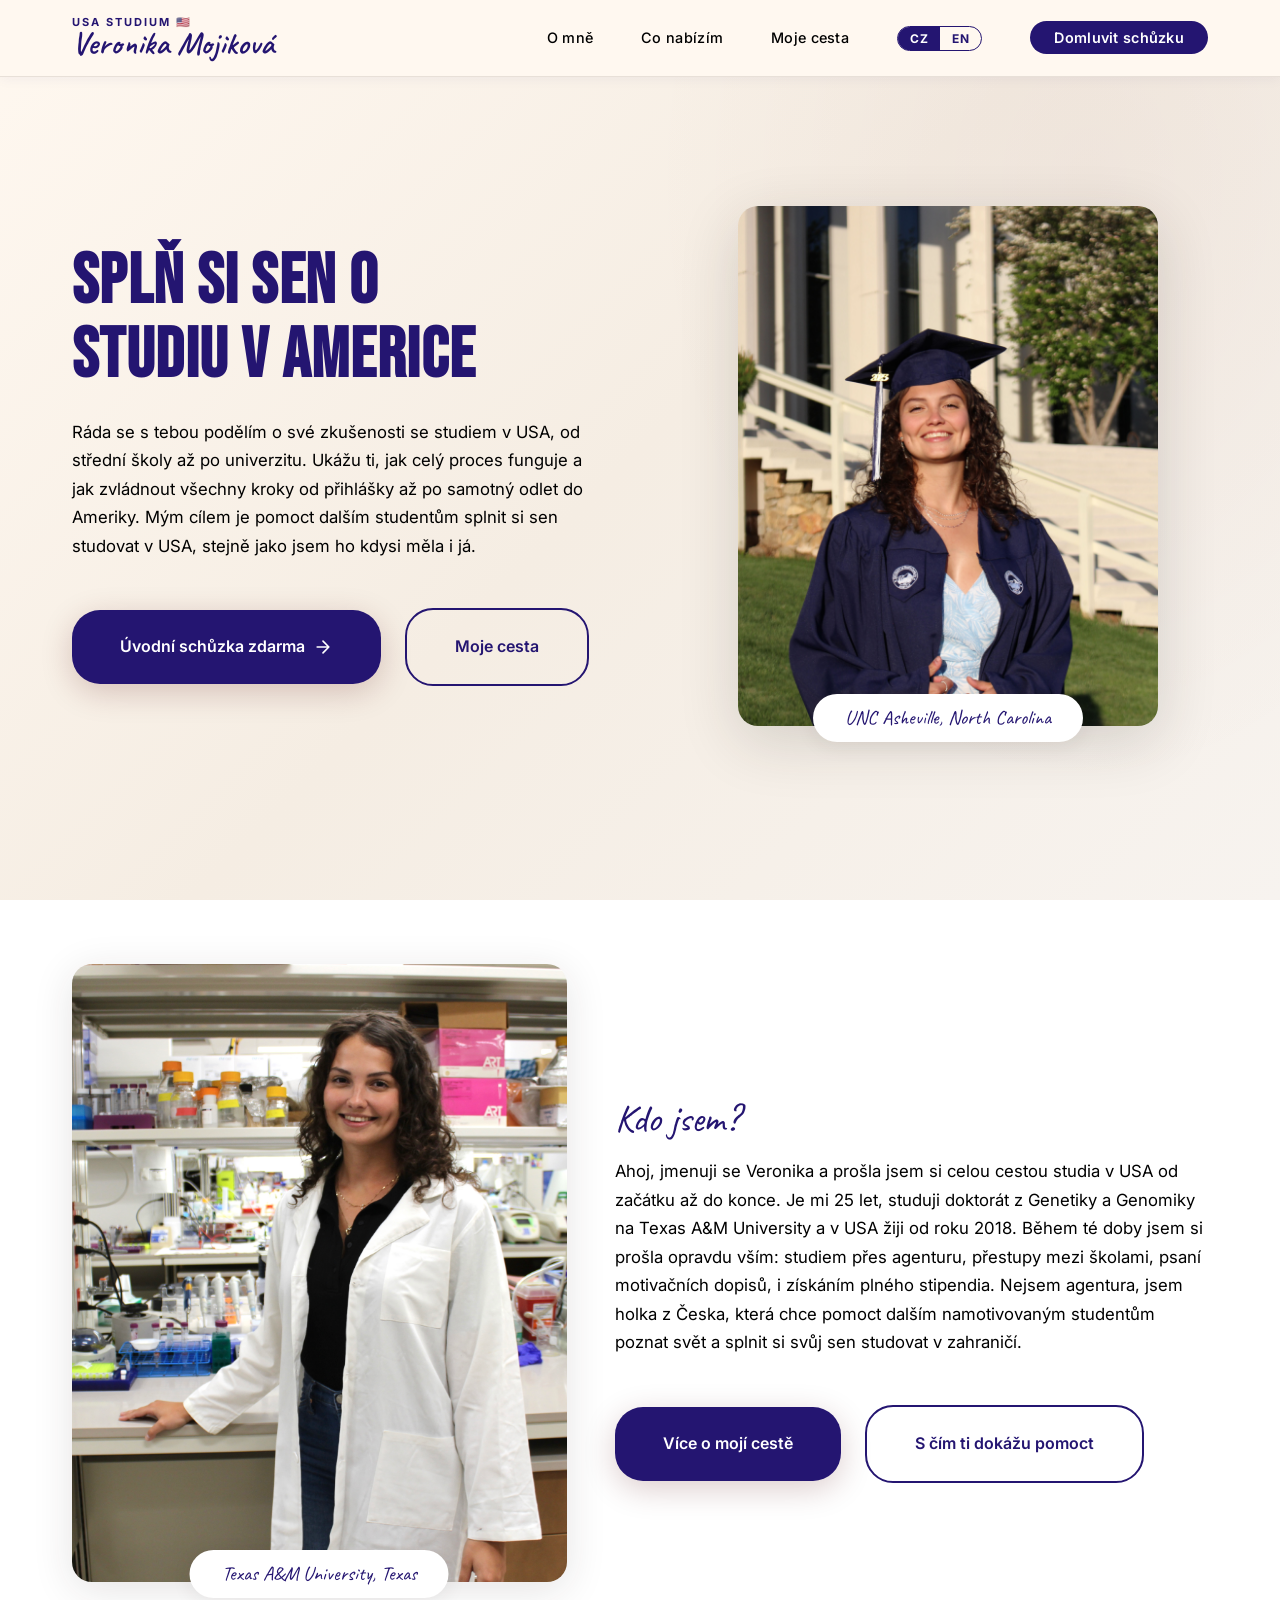
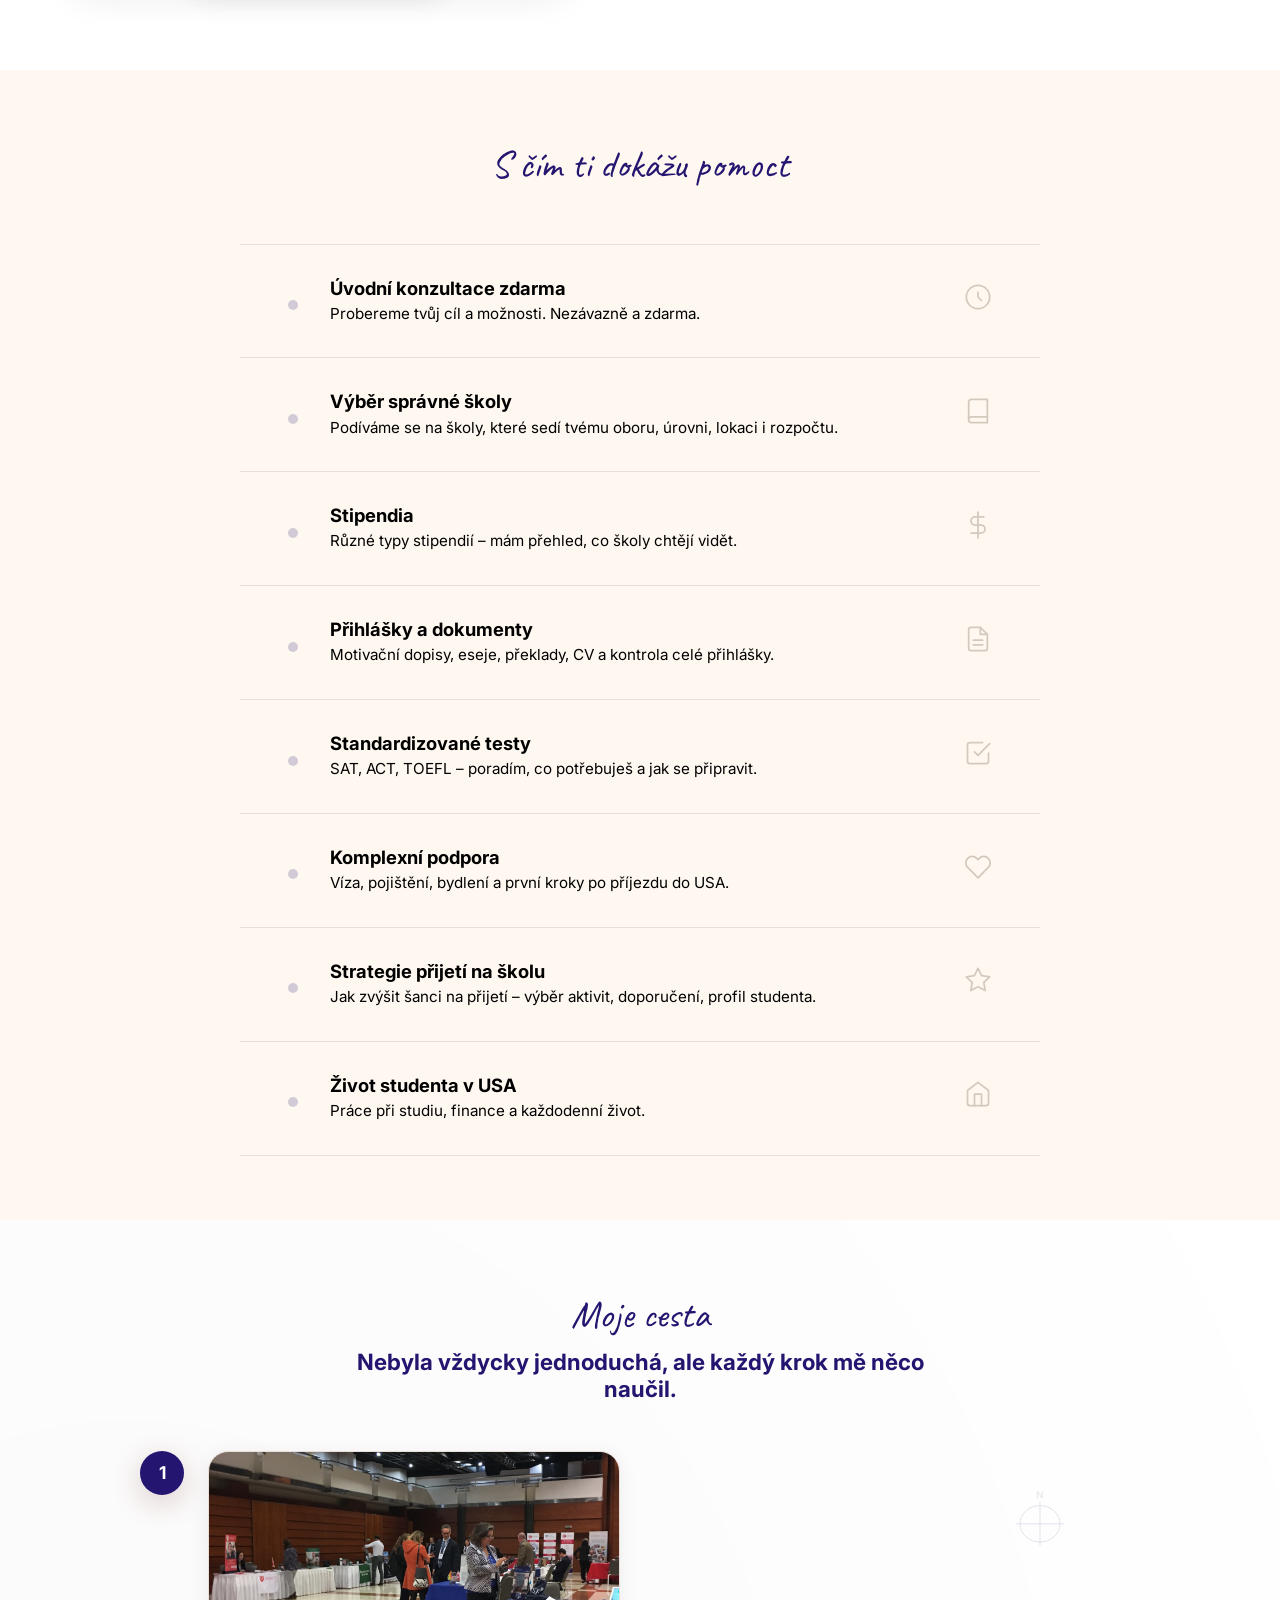
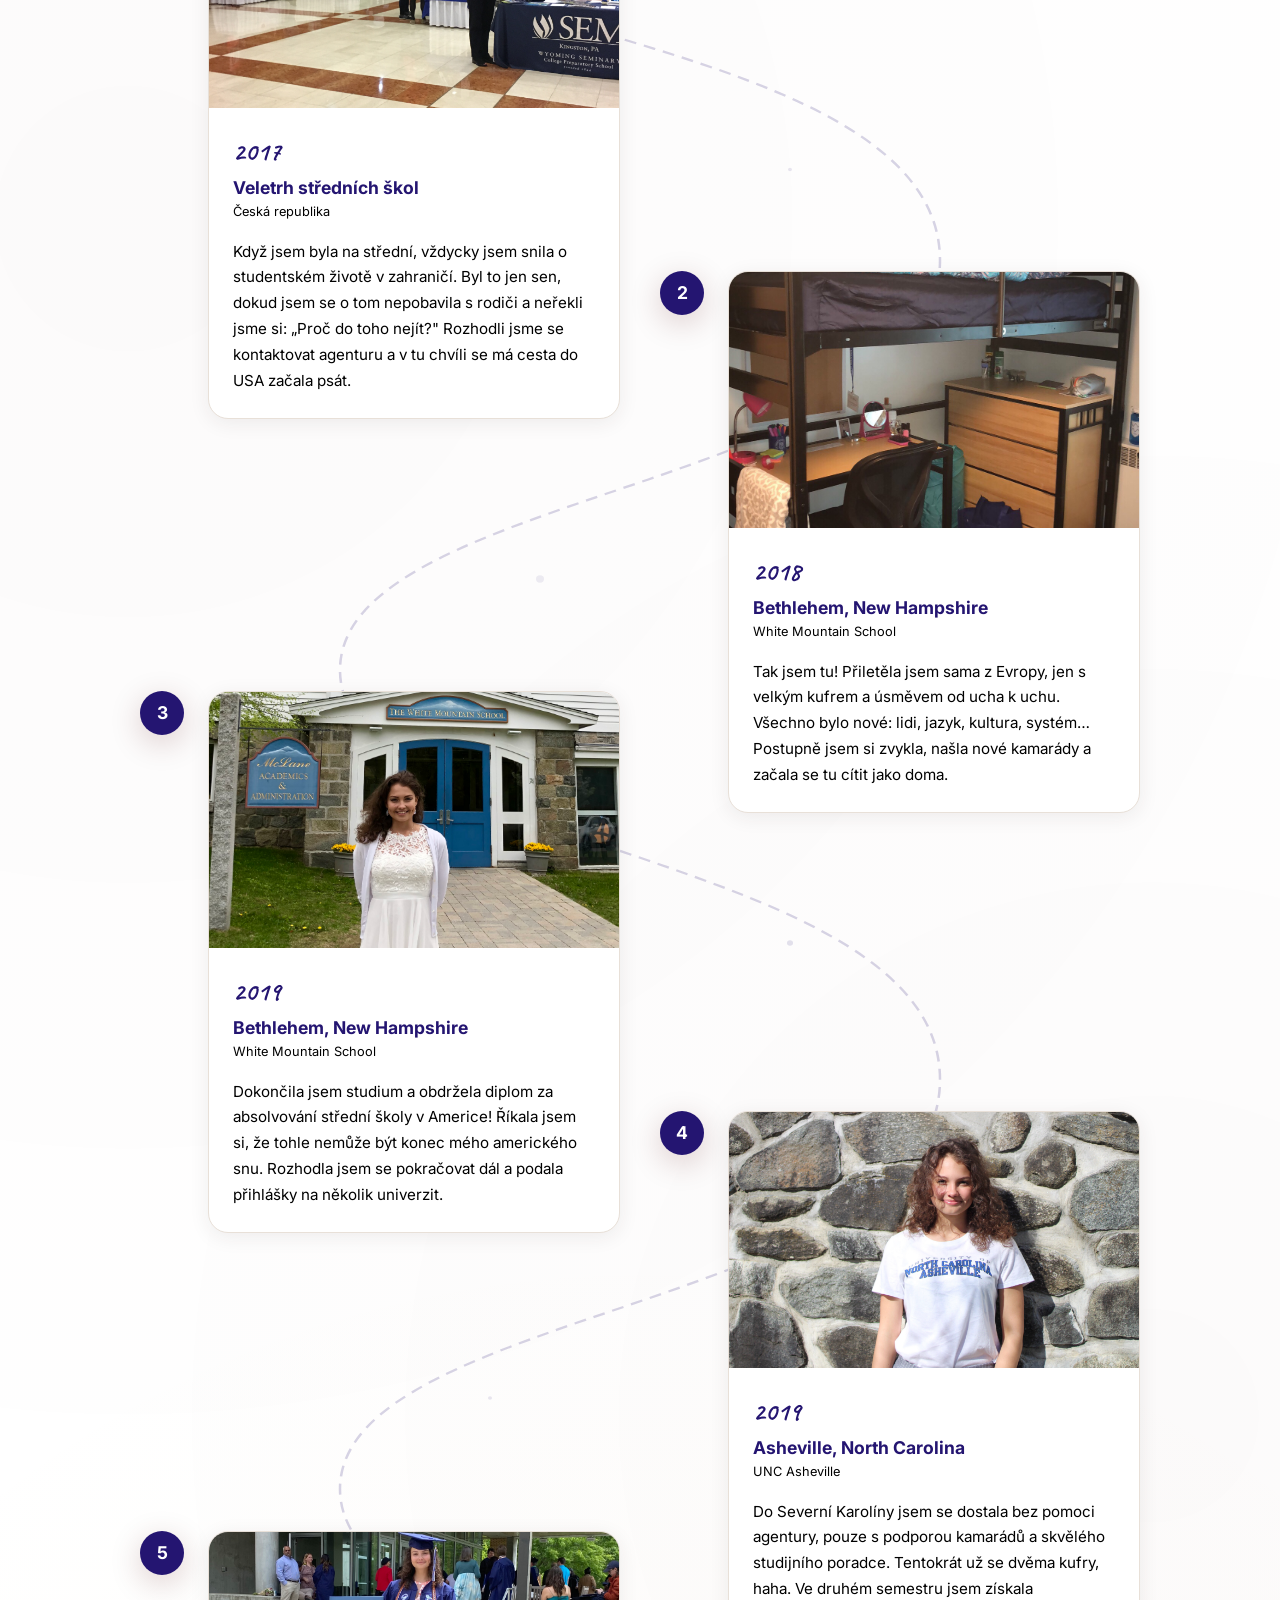
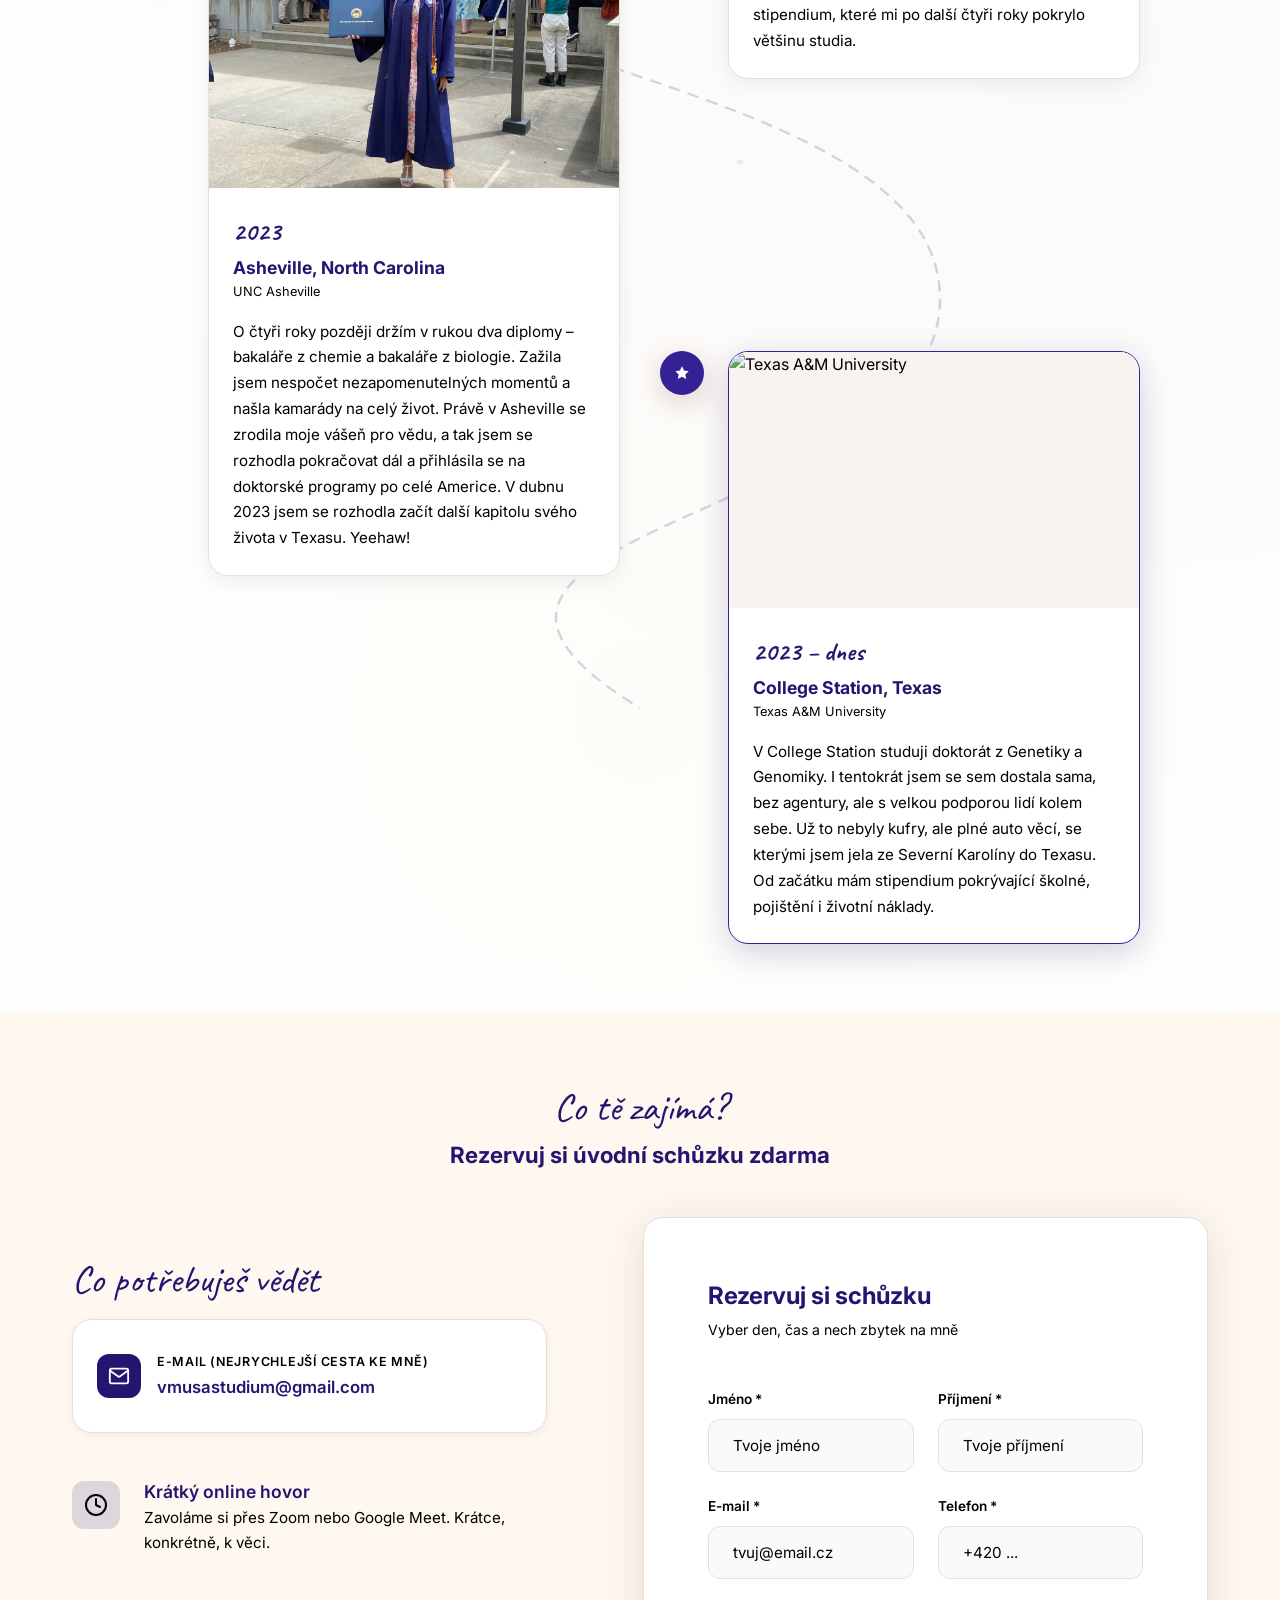
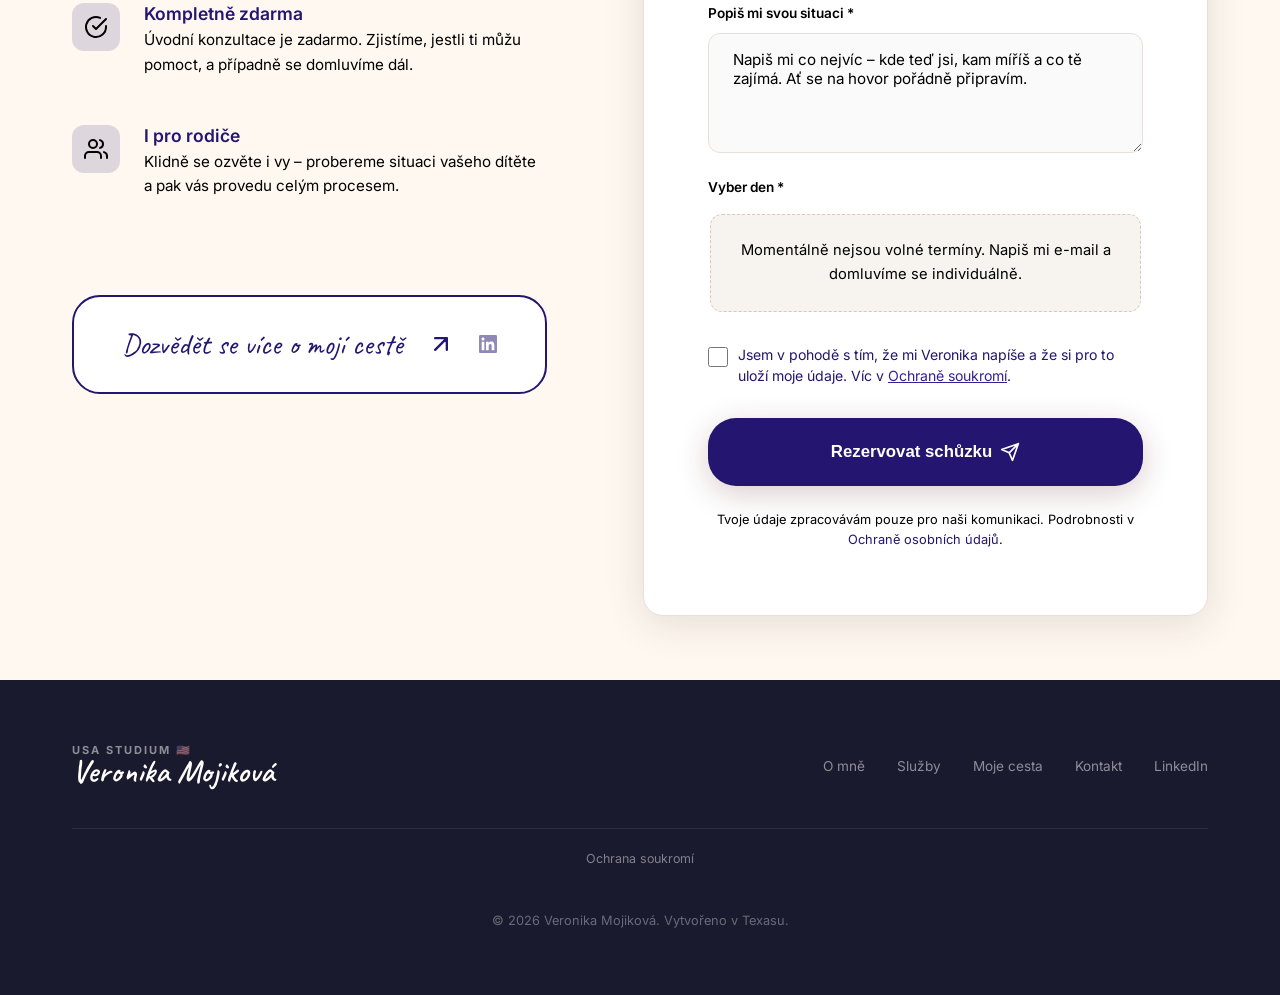
==== commit 9023327e: "copy: friendlier voice on form + parents card - Form placeholder cut from 4 lines to 2 short ones - " ====
--- a/index.html
+++ b/index.html
@@ -386,7 +386,7 @@
             <div class="contact-info-icon"><svg width="24" height="24" viewBox="0 0 24 24" fill="none" stroke="currentColor" stroke-width="2" stroke-linecap="round" stroke-linejoin="round"><path d="M17 21v-2a4 4 0 0 0-4-4H5a4 4 0 0 0-4 4v2"/><circle cx="9" cy="7" r="4"/><path d="M23 21v-2a4 4 0 0 0-3-3.87"/><path d="M16 3.13a4 4 0 0 1 0 7.75"/></svg></div>
             <div>
               <h4 data-cz="I pro rodiče" data-en="For parents too">I pro rodiče</h4>
-              <p data-cz="I vám ráda pomůžu se zorientovat – probereme vaši situaci a celým procesem vás pak provedu v rámci navazující spolupráce." data-en="I'm here for you too – on the call we'll go through your situation, and I'll guide you through the whole process in our follow-up work together.">I vám ráda pomůžu se zorientovat – probereme vaši situaci a celým procesem vás pak provedu v rámci navazující spolupráce.</p>
+              <p data-cz="Klidně se ozvěte i vy – probereme situaci vašeho dítěte a pak vás provedu celým procesem." data-en="Feel free to reach out too – we'll talk through your child's situation and then I'll guide you through the whole process.">Klidně se ozvěte i vy – probereme situaci vašeho dítěte a pak vás provedu celým procesem.</p>
             </div>
           </div>
           
@@ -424,8 +424,8 @@
               </div>
               
               <div class="form-group full-width">
-                <label for="goal" data-cz="Popiš mi svou situaci – čím podrobněji, tím líp *" data-en="Describe your situation – the more detail, the better *">Popiš mi svou situaci – čím podrobněji, tím líp *</label>
-                <textarea id="goal" name="goal" placeholder="V jaké jsi fázi, kam míříš, co už máš za sebou (jazyk, testy, ročník), jaký obor tě láká, jaký máš rozpočet, jaké máš otázky… Čím víc mi napíšeš, tím líp se na hovor připravím a dokážu ti dát konkrétní odpovědi šité na míru." data-cz-ph="V jaké jsi fázi, kam míříš, co už máš za sebou (jazyk, testy, ročník), jaký obor tě láká, jaký máš rozpočet, jaké máš otázky… Čím víc mi napíšeš, tím líp se na hovor připravím a dokážu ti dát konkrétní odpovědi šité na míru." data-en-ph="What stage are you in, where do you want to go, what do you have under your belt (language, tests, grade), what major attracts you, what's your budget, what questions do you have… The more you tell me, the better I can prepare and give you tailored answers." required></textarea>
+                <label for="goal" data-cz="Popiš mi svou situaci *" data-en="Tell me about your situation *">Popiš mi svou situaci *</label>
+                <textarea id="goal" name="goal" placeholder="Napiš mi co nejvíc – kde teď jsi, kam míříš a co tě zajímá. Ať se na hovor pořádně připravím." data-cz-ph="Napiš mi co nejvíc – kde teď jsi, kam míříš a co tě zajímá. Ať se na hovor pořádně připravím." data-en-ph="Write me as much as you can – where you're at, where you're heading, what you're curious about. So I can prep properly for the call." required></textarea>
               </div>
               
               <div class="form-group full-width">
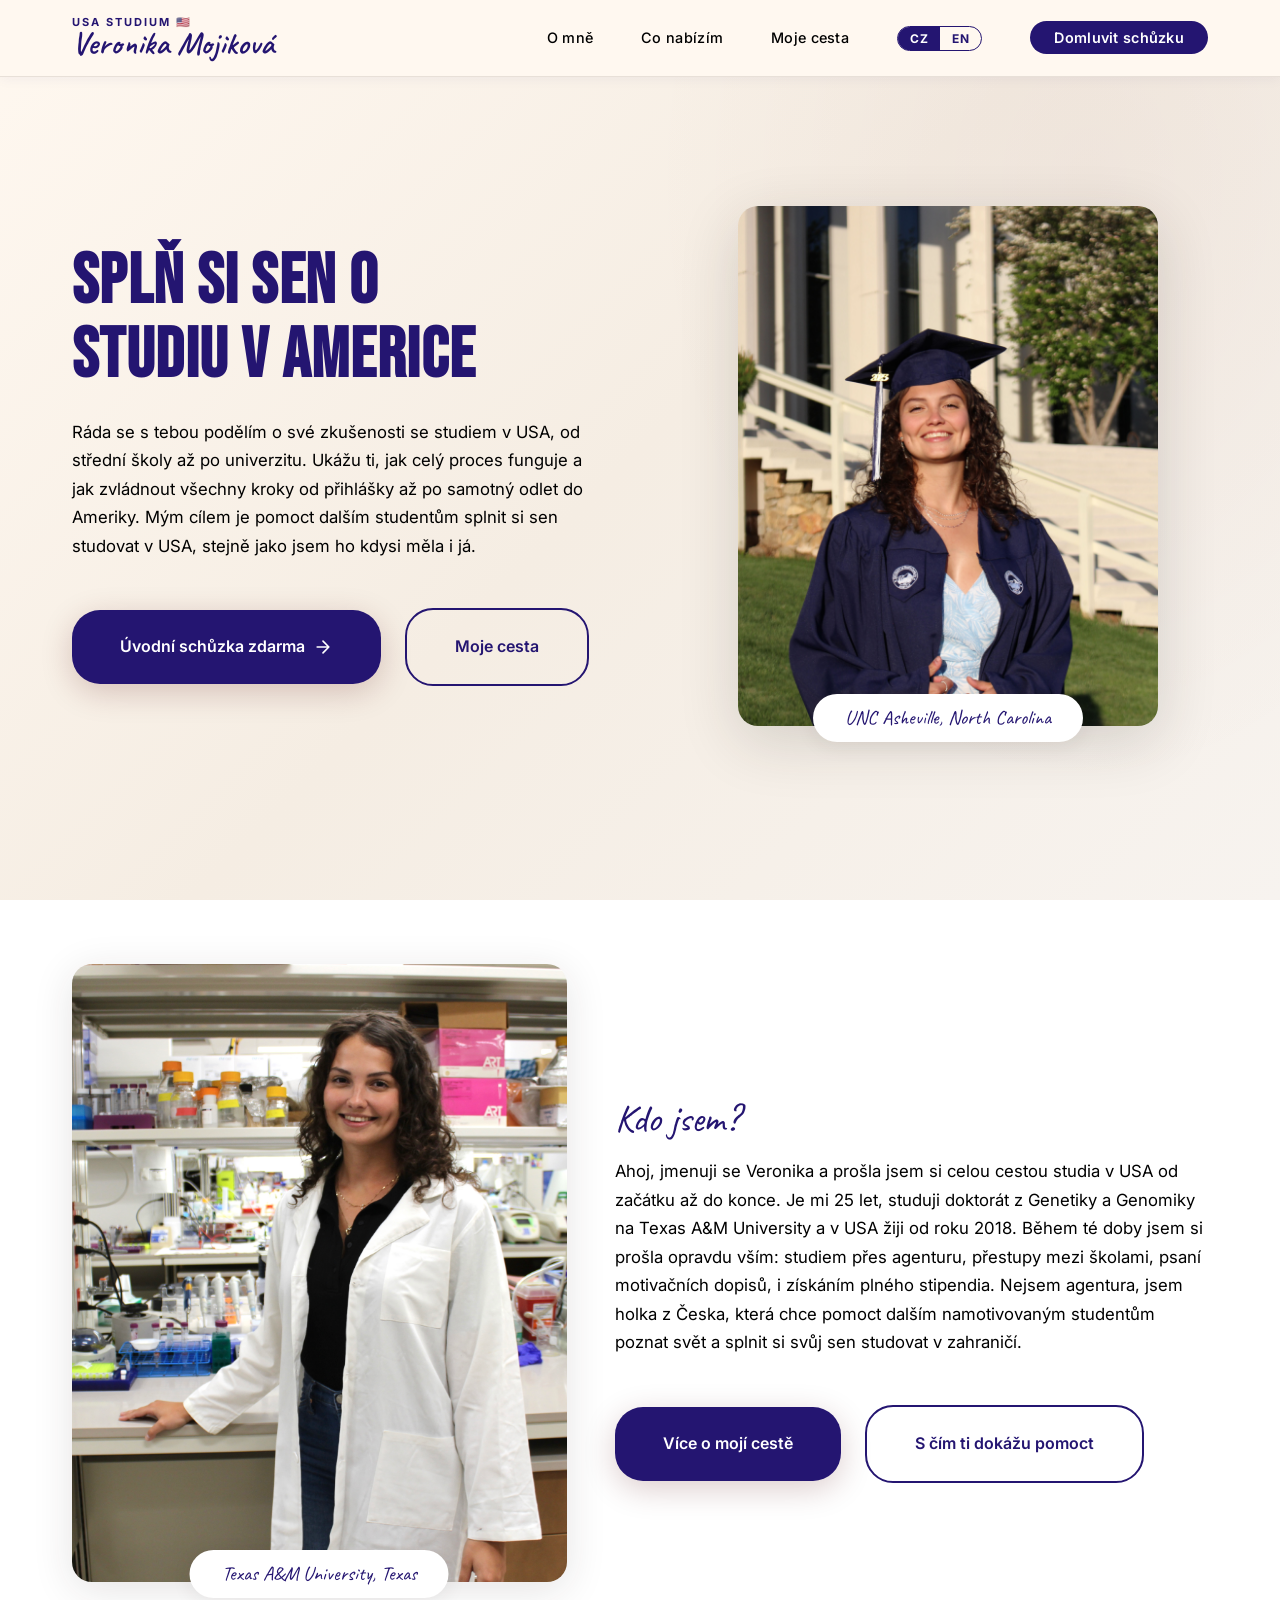
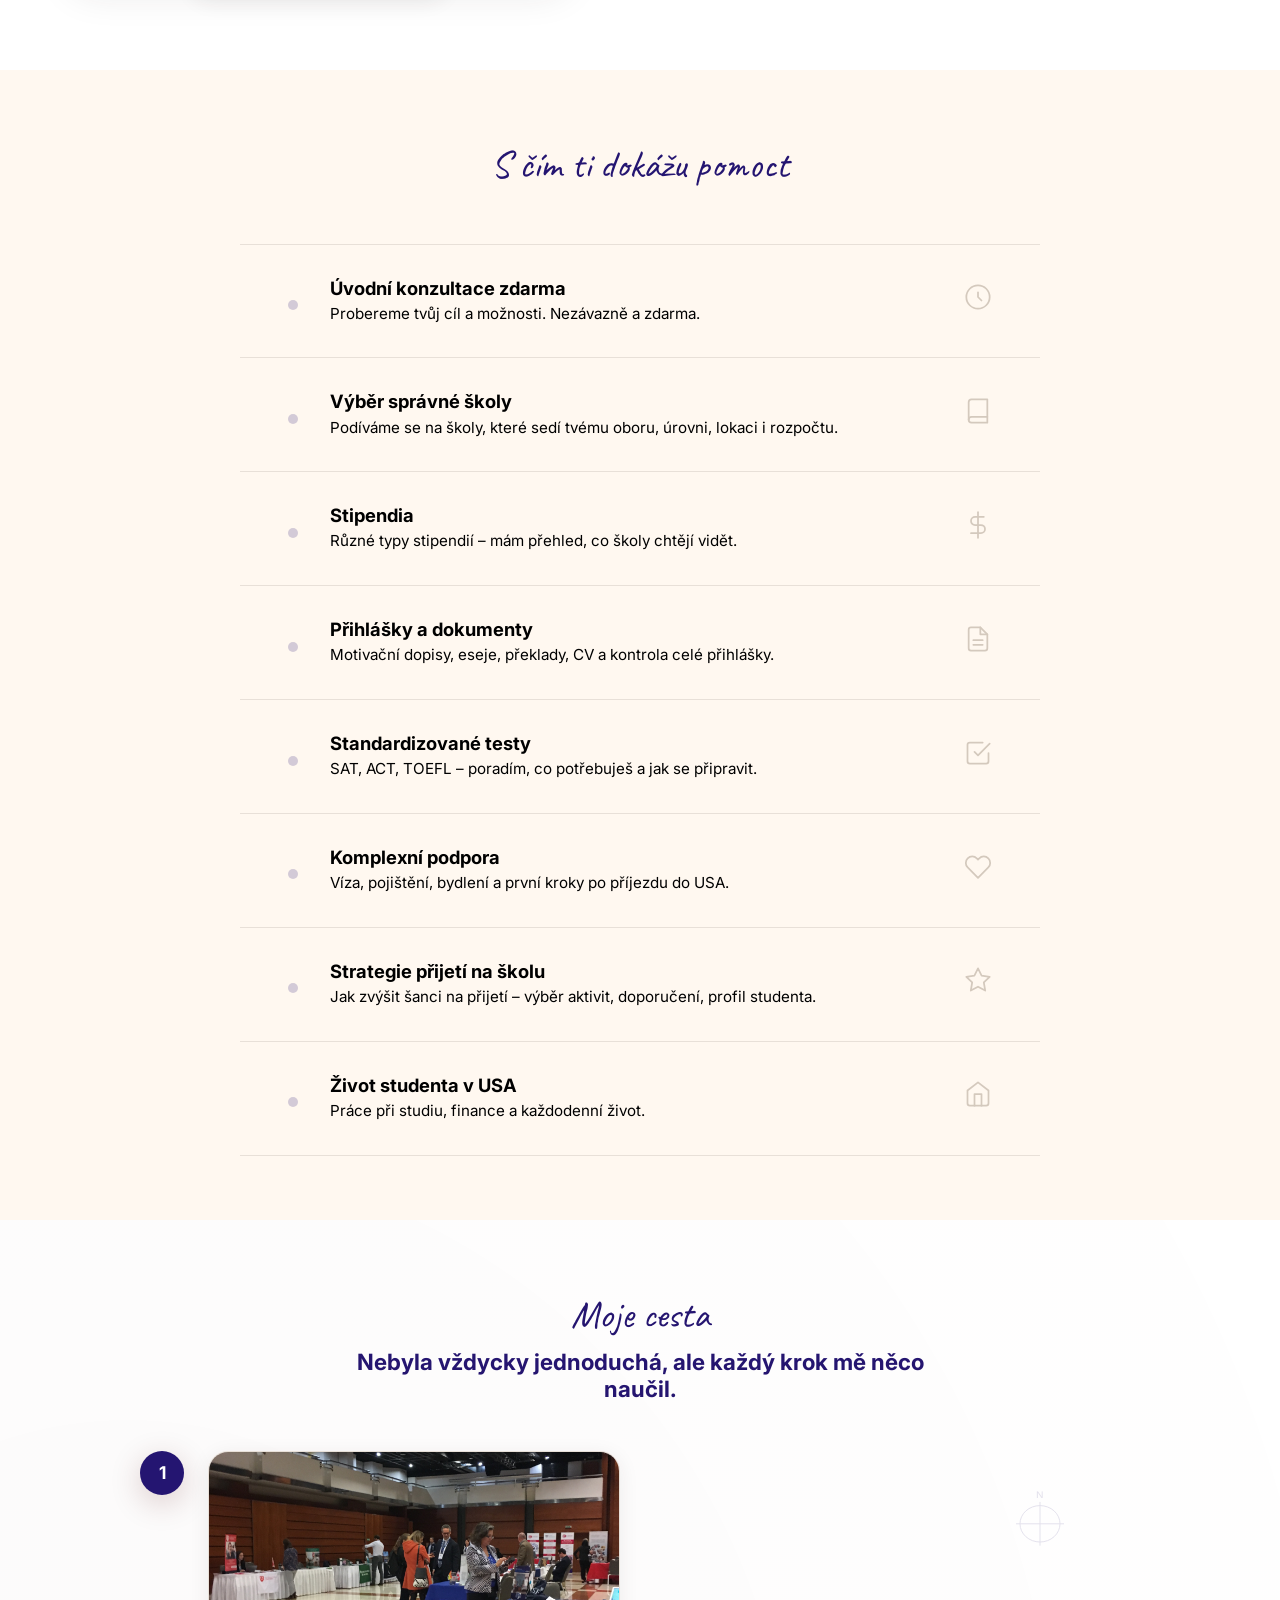
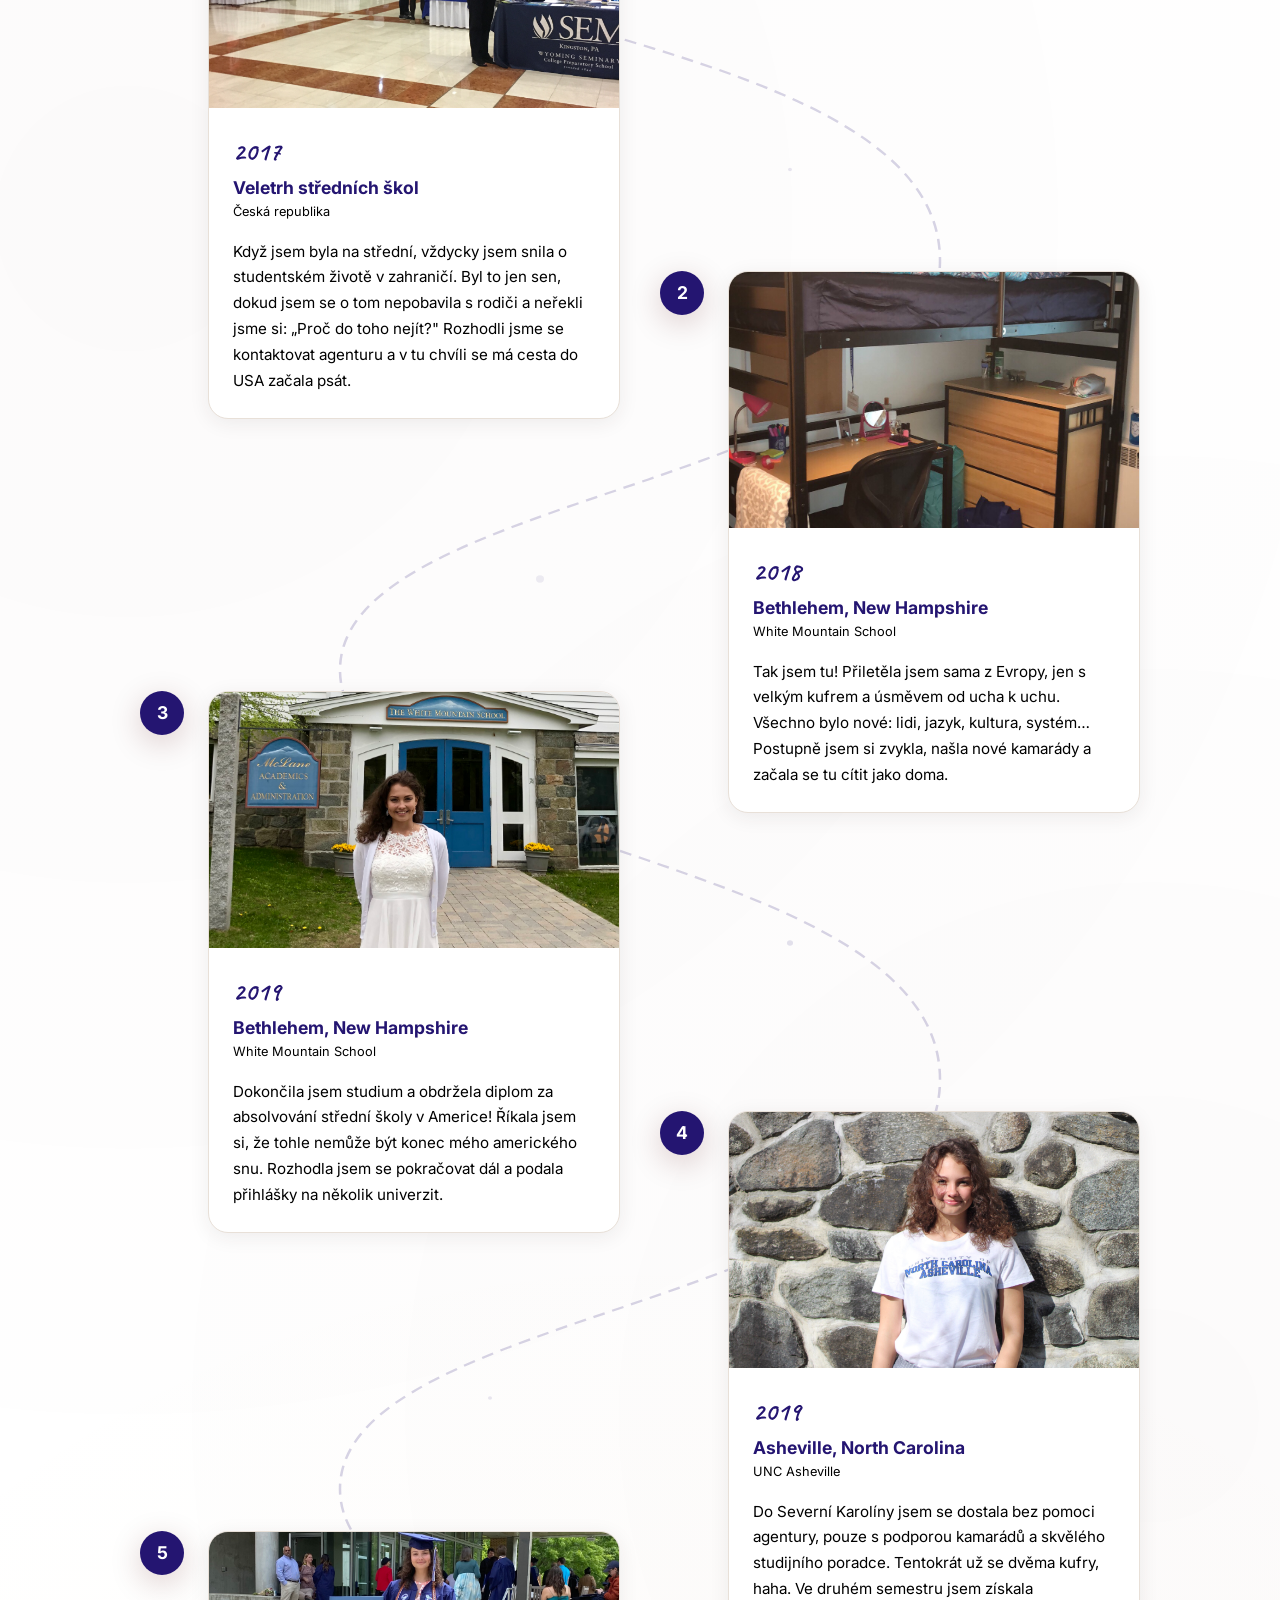
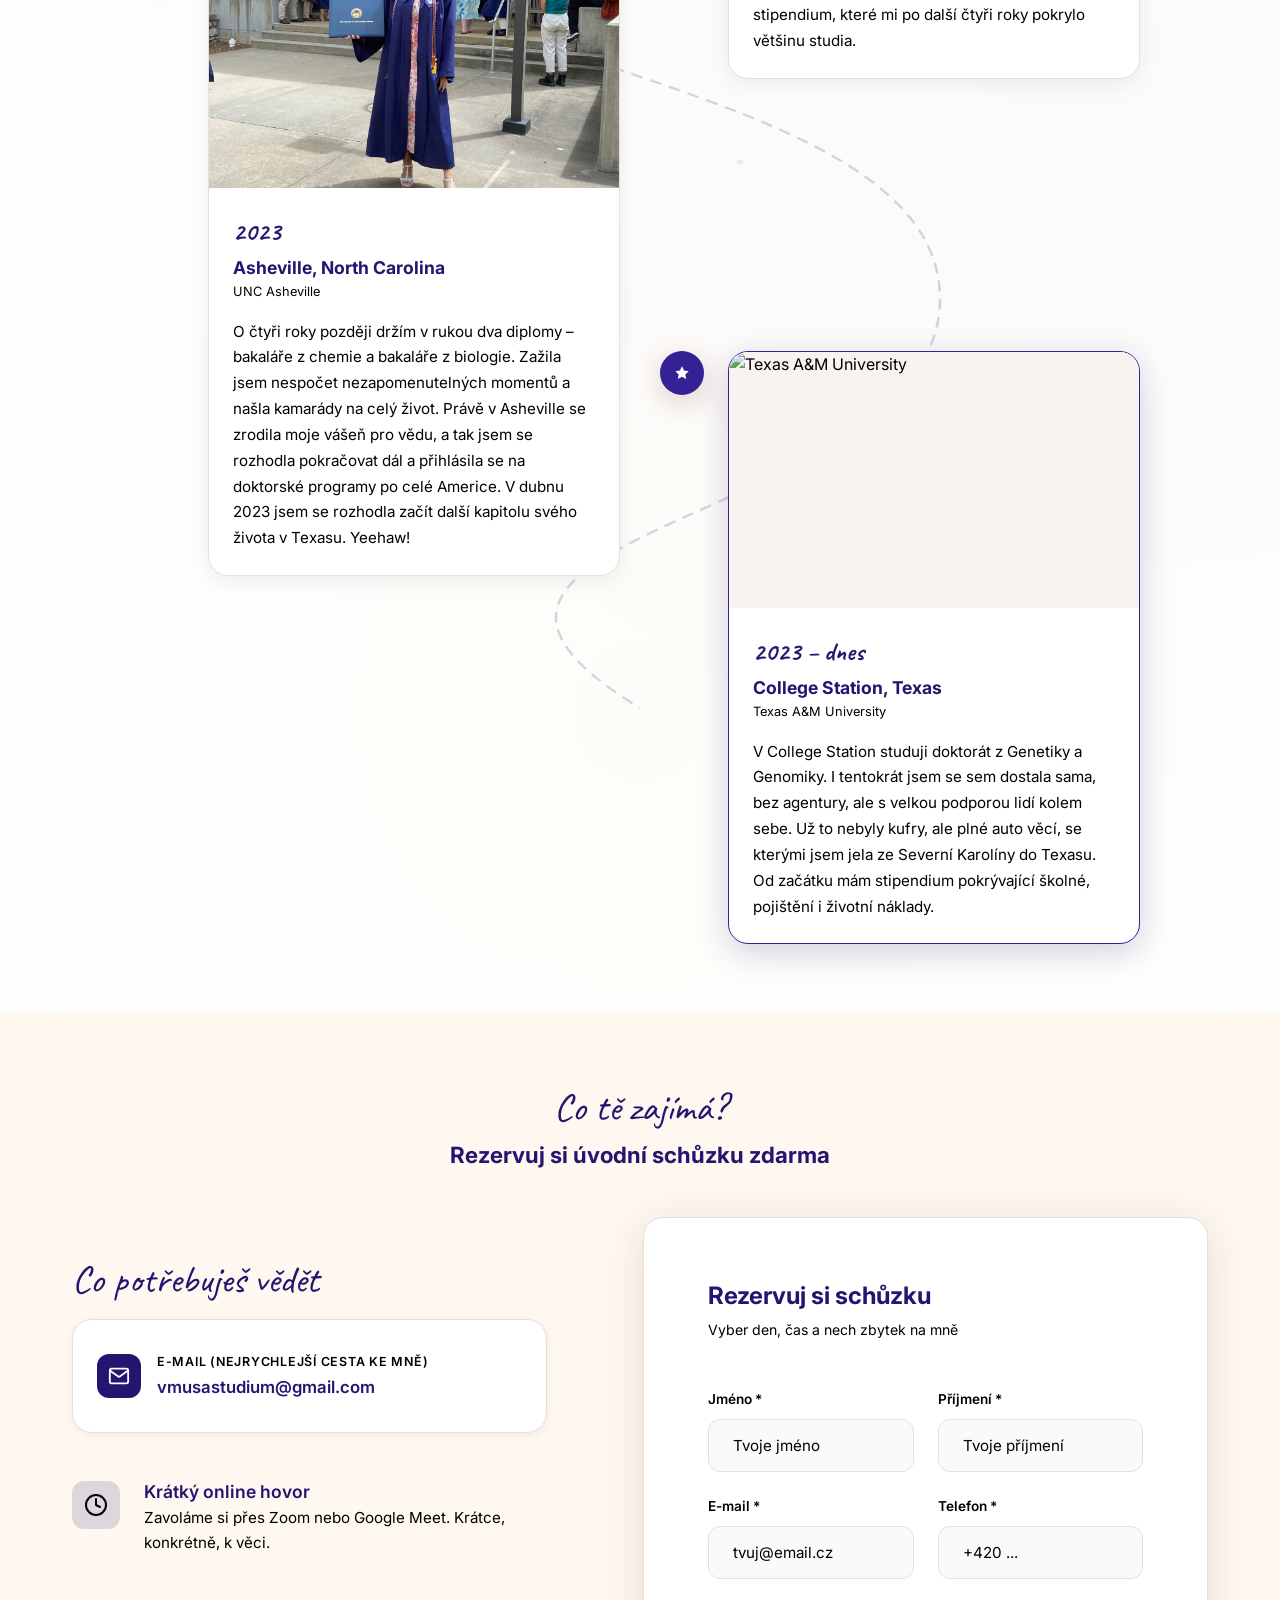
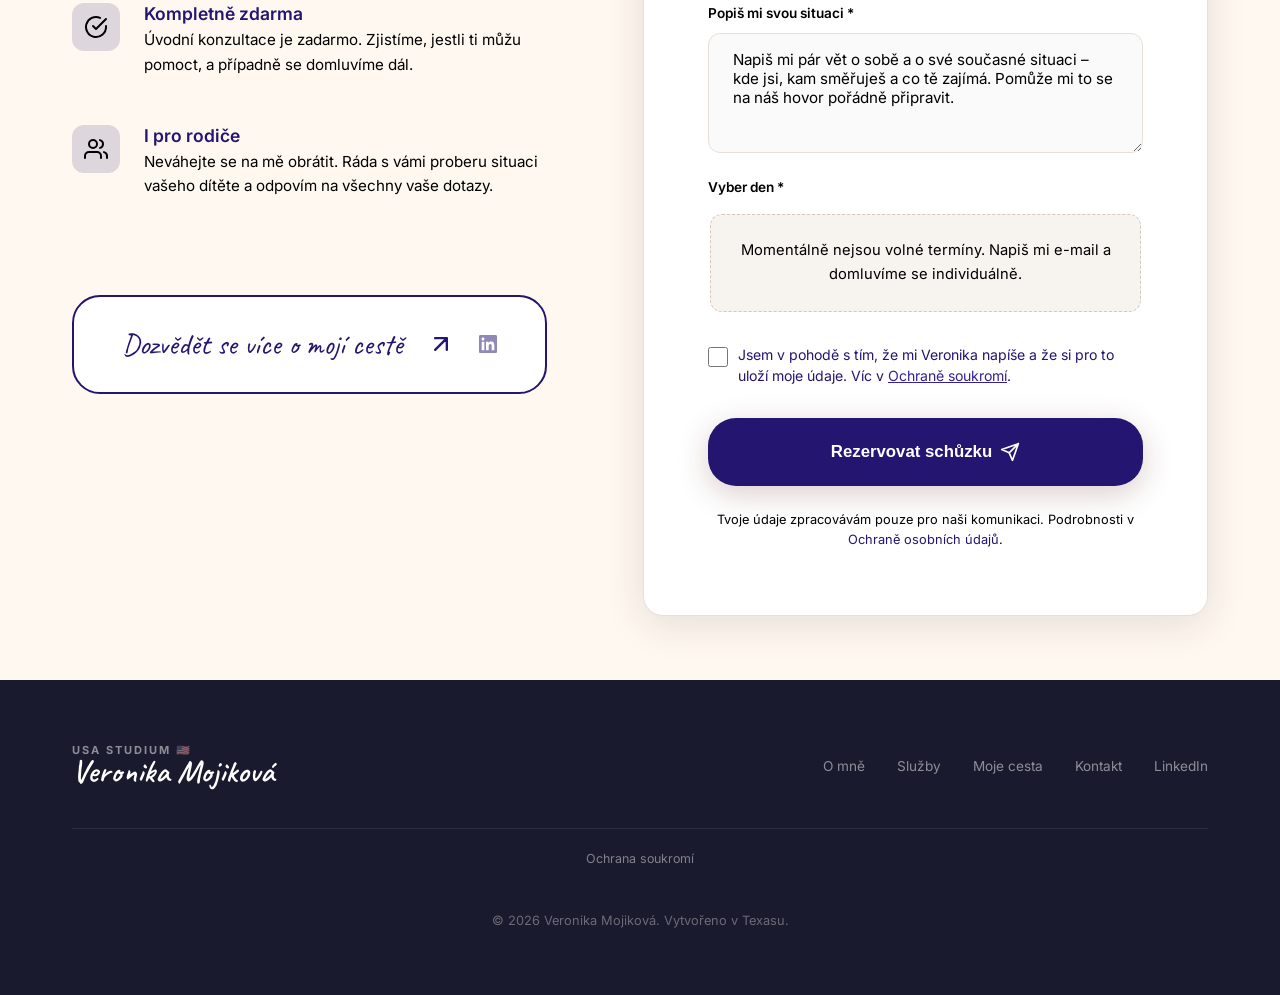
==== commit a3eeb442: "copy: final wording for form placeholder + parents card - Form placeholder uses softer "pár vět" fra" ====
--- a/index.html
+++ b/index.html
@@ -386,7 +386,7 @@
             <div class="contact-info-icon"><svg width="24" height="24" viewBox="0 0 24 24" fill="none" stroke="currentColor" stroke-width="2" stroke-linecap="round" stroke-linejoin="round"><path d="M17 21v-2a4 4 0 0 0-4-4H5a4 4 0 0 0-4 4v2"/><circle cx="9" cy="7" r="4"/><path d="M23 21v-2a4 4 0 0 0-3-3.87"/><path d="M16 3.13a4 4 0 0 1 0 7.75"/></svg></div>
             <div>
               <h4 data-cz="I pro rodiče" data-en="For parents too">I pro rodiče</h4>
-              <p data-cz="Klidně se ozvěte i vy – probereme situaci vašeho dítěte a pak vás provedu celým procesem." data-en="Feel free to reach out too – we'll talk through your child's situation and then I'll guide you through the whole process.">Klidně se ozvěte i vy – probereme situaci vašeho dítěte a pak vás provedu celým procesem.</p>
+              <p data-cz="Neváhejte se na mě obrátit. Ráda s vámi proberu situaci vašeho dítěte a odpovím na všechny vaše dotazy." data-en="Don't hesitate to reach out. I'll gladly talk through your child's situation with you and answer all your questions.">Neváhejte se na mě obrátit. Ráda s vámi proberu situaci vašeho dítěte a odpovím na všechny vaše dotazy.</p>
             </div>
           </div>
           
@@ -425,7 +425,7 @@
               
               <div class="form-group full-width">
                 <label for="goal" data-cz="Popiš mi svou situaci *" data-en="Tell me about your situation *">Popiš mi svou situaci *</label>
-                <textarea id="goal" name="goal" placeholder="Napiš mi co nejvíc – kde teď jsi, kam míříš a co tě zajímá. Ať se na hovor pořádně připravím." data-cz-ph="Napiš mi co nejvíc – kde teď jsi, kam míříš a co tě zajímá. Ať se na hovor pořádně připravím." data-en-ph="Write me as much as you can – where you're at, where you're heading, what you're curious about. So I can prep properly for the call." required></textarea>
+                <textarea id="goal" name="goal" placeholder="Napiš mi pár vět o sobě a o své současné situaci – kde jsi, kam směřuješ a co tě zajímá. Pomůže mi to se na náš hovor pořádně připravit." data-cz-ph="Napiš mi pár vět o sobě a o své současné situaci – kde jsi, kam směřuješ a co tě zajímá. Pomůže mi to se na náš hovor pořádně připravit." data-en-ph="Write as much as you can – where you are now, where you're hoping to go, and what you're curious about. This will help me prepare properly for our call." required></textarea>
               </div>
               
               <div class="form-group full-width">
